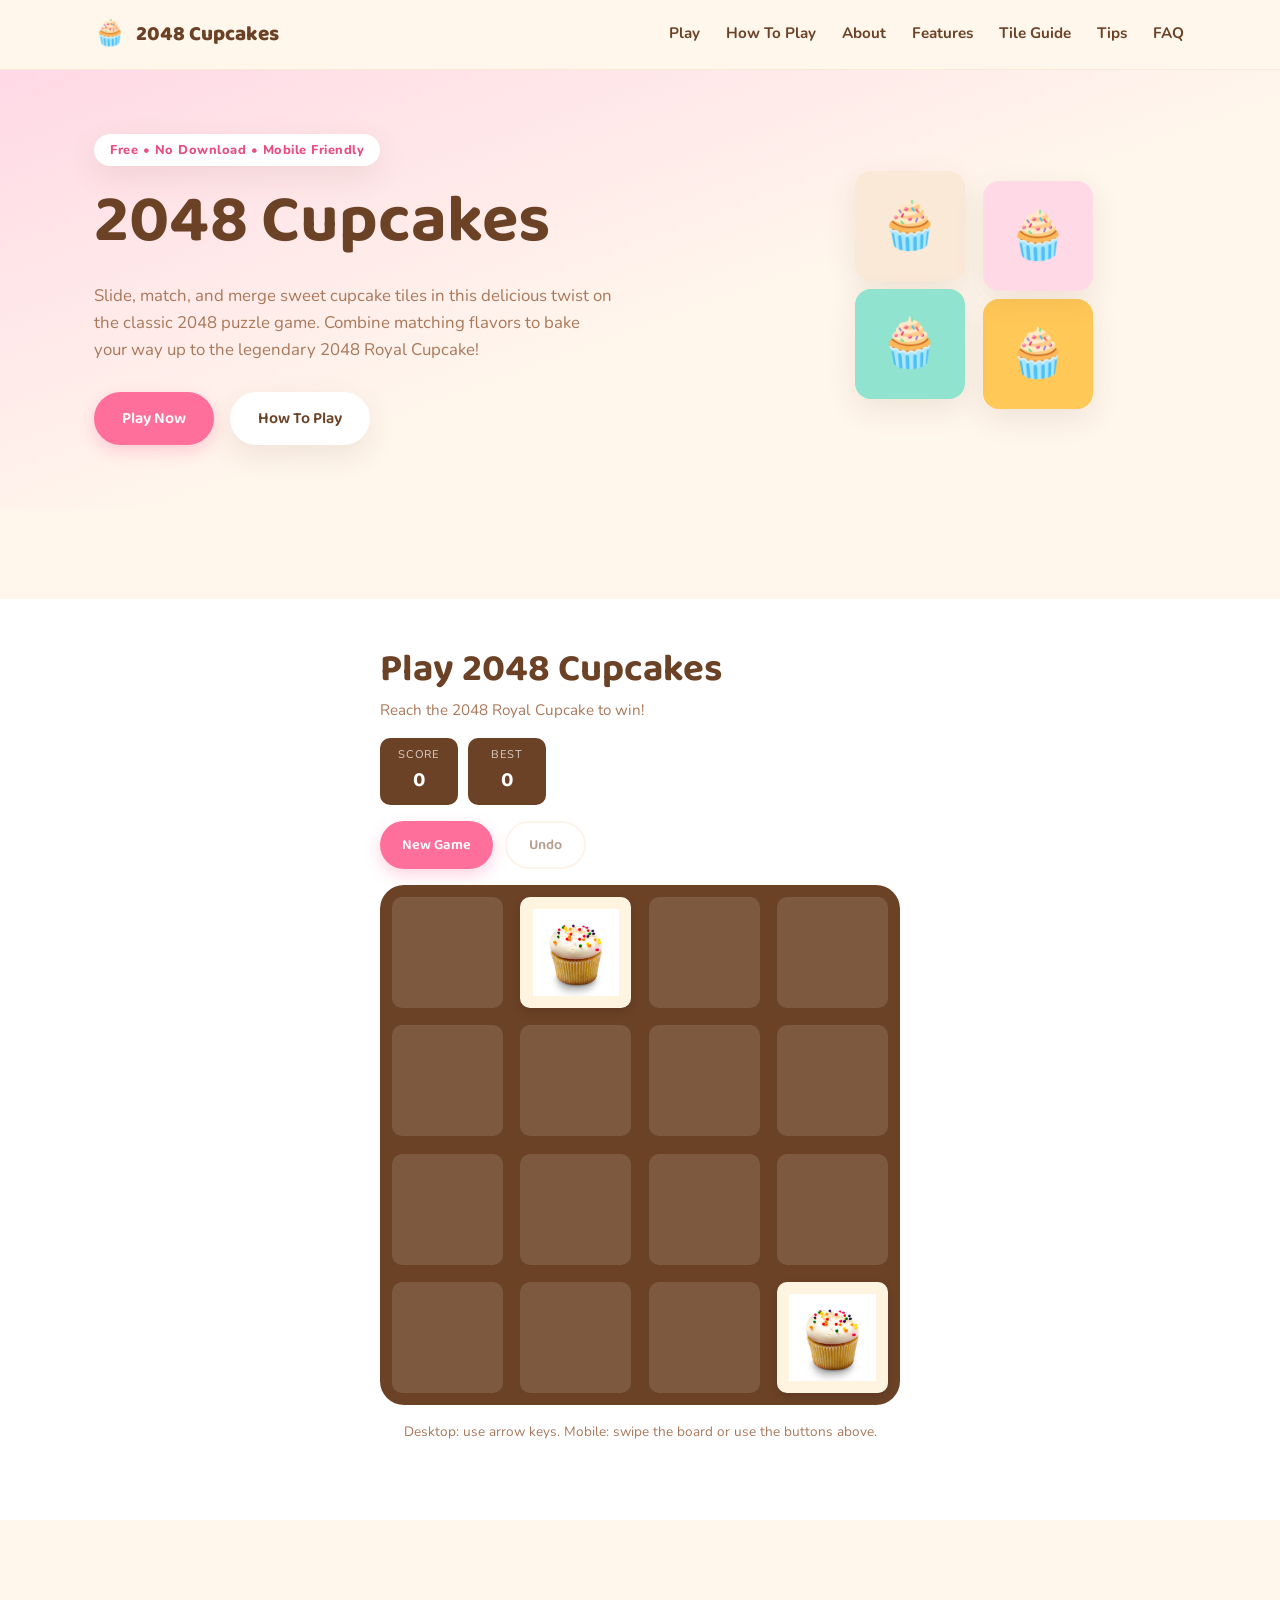
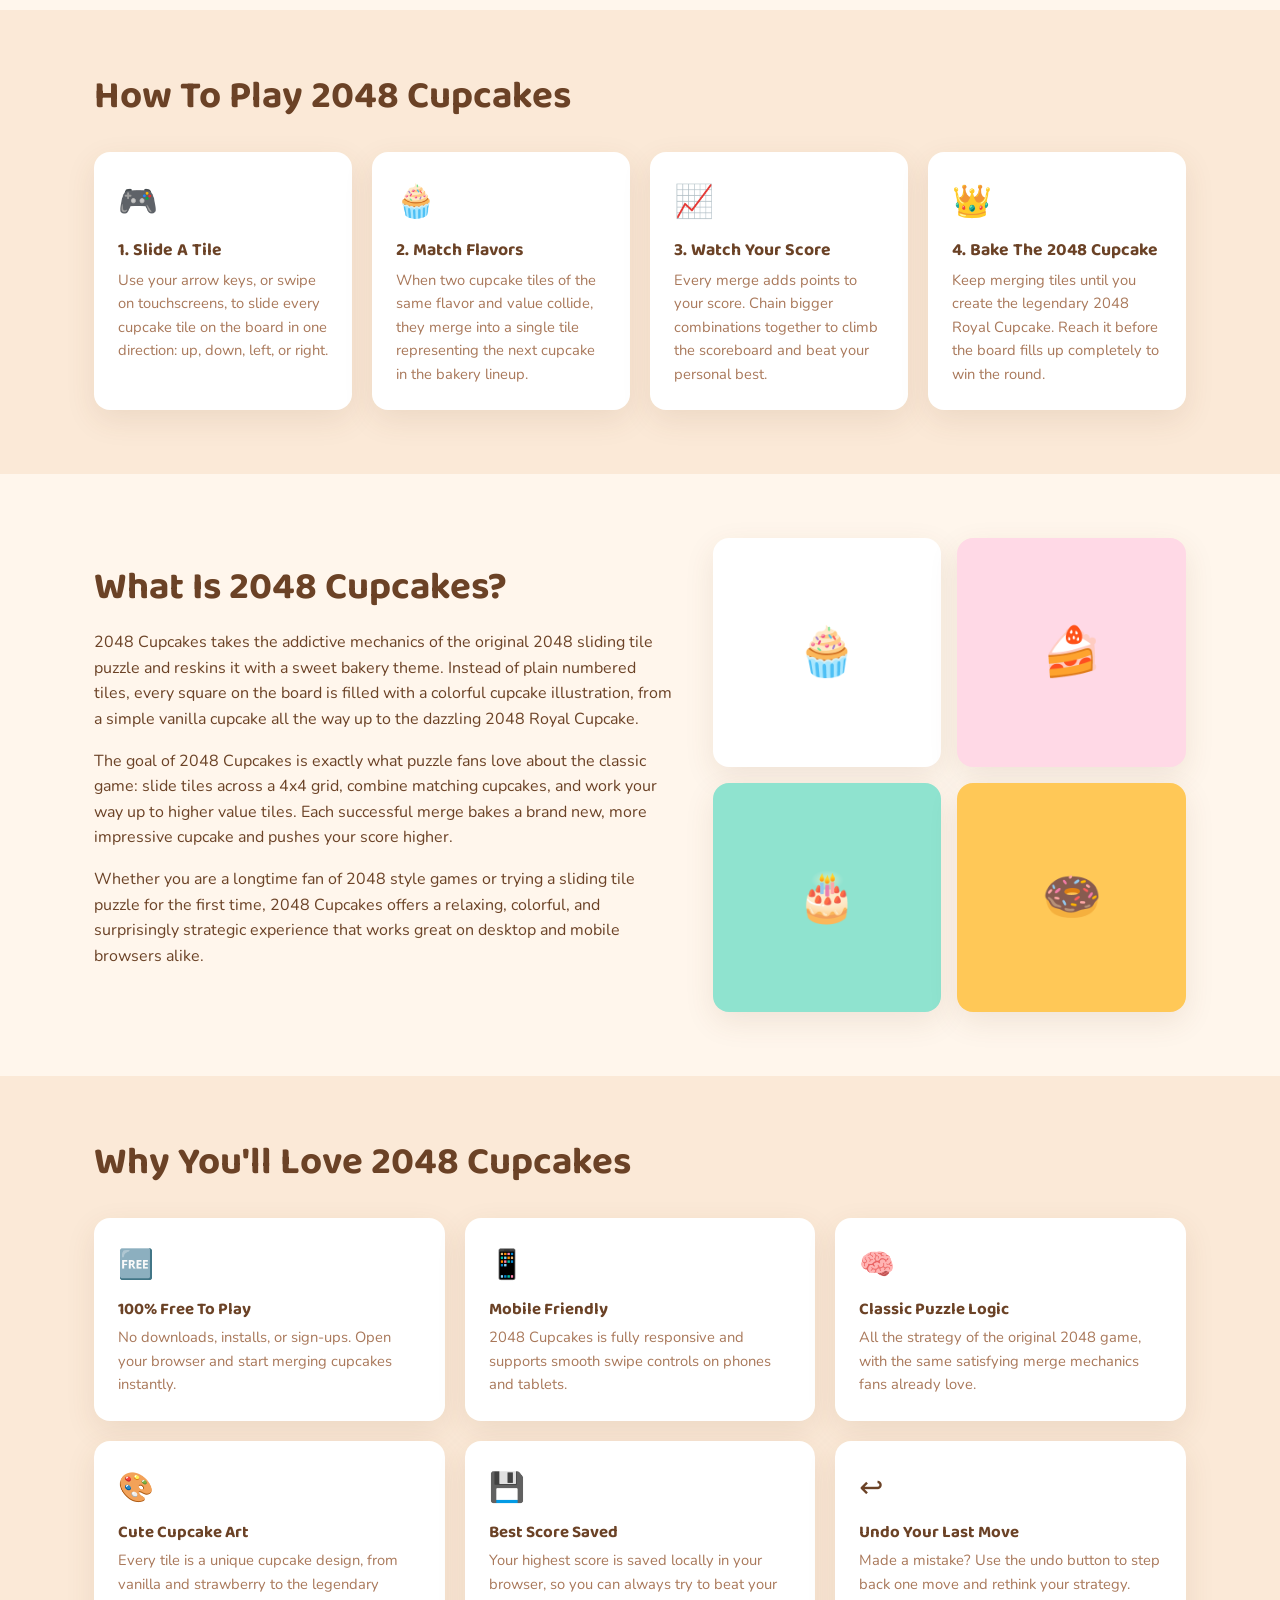
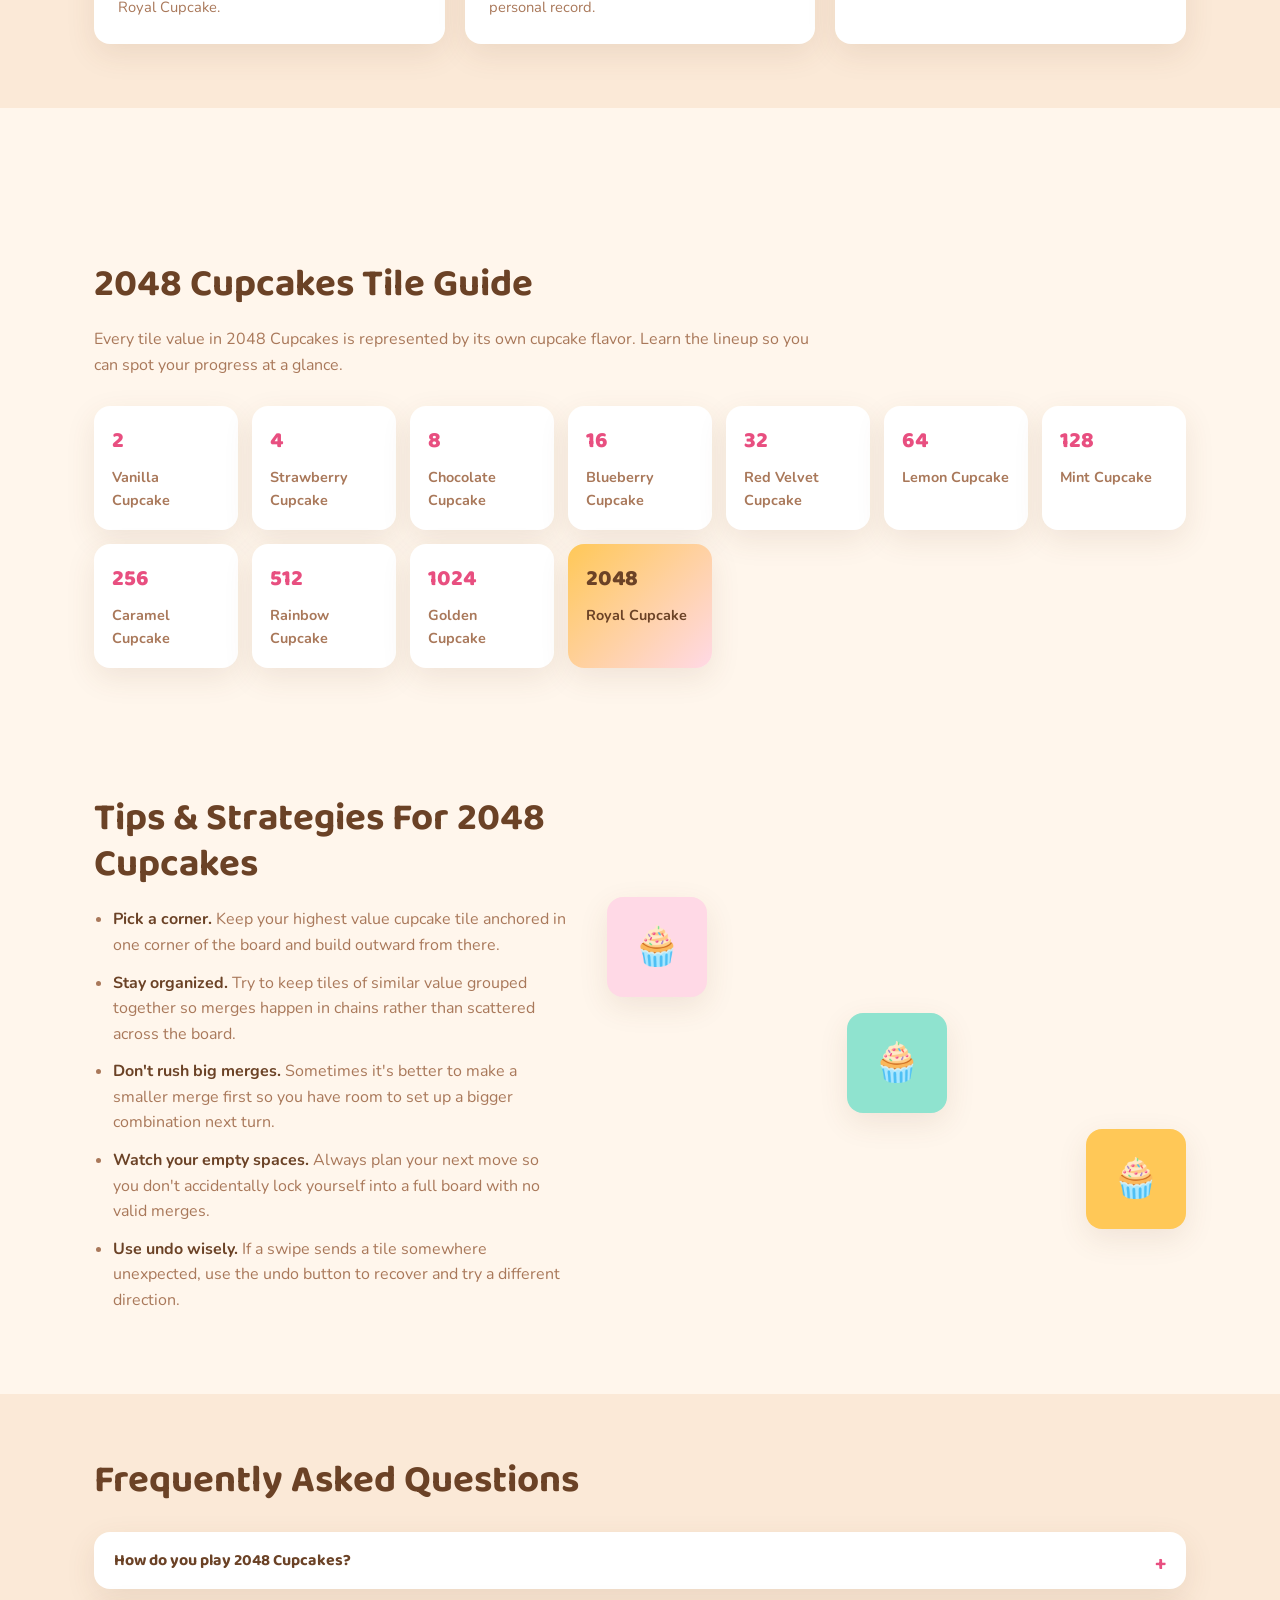
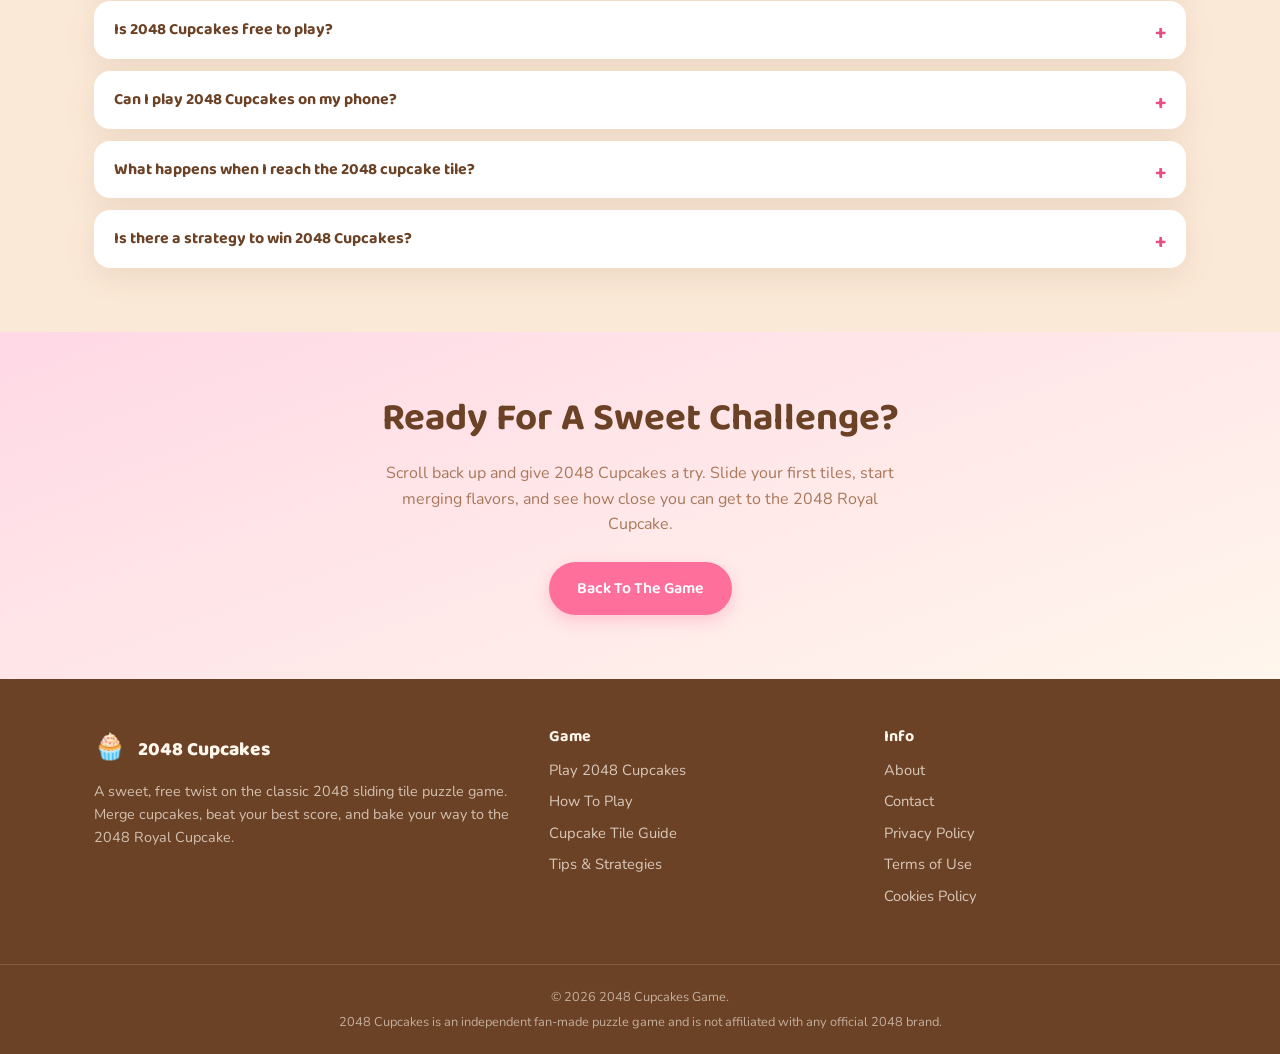
==== index.html @ f86cee70 "Update index.html" ====
<!DOCTYPE html>
<html lang="en">
<head>
<meta charset="UTF-8">
<meta name="viewport" content="width=device-width, initial-scale=1.0, maximum-scale=1, user-scalable=no">

<!-- Primary SEO -->
<title>2048 Cupcakes Game - Play the Sweet Sliding Puzzle Online Free</title>
<meta name="description" content="Play 2048 Cupcakes Game, a delicious twist on the classic sliding tile puzzle game. Merge cute cupcake tiles, reach the legendary 2048 Royal Cupcake, and beat your high score. Free, no download, mobile friendly.">
<meta name="keywords" content="2048 cupcakes Game, cupcakes 2048, 2048 game, cupcake game, sliding puzzle game, merge game, 2048 puzzle online, cupcake puzzle game, free online puzzle game">
<meta name="author" content="2048 Cupcakes Game">
<link rel="canonical" href="https://cupcakesgame.github.io/">
<meta name="robots" content="index, follow">
<link rel="icon" type="image/png" sizes="32x32" href="/favicon.png">

<!-- Open Graph -->
<meta property="og:type" content="website">
<meta property="og:url" content="https://cupcakesgame.github.io/">
<meta property="og:title" content="2048 Cupcakes Game - Play the Sweet Sliding Puzzle Game Online Free">
<meta property="og:description" content="Merge adorable cupcake tiles in this sweet twist on the classic 2048 puzzle. Slide, combine and bake your way to the legendary 2048 Royal Cupcake!">
<meta property="og:image" content="https://cupcakesgame.github.io/og-cover.png">
<meta property="og:site_name" content="2048 Cupcakes Game">

<!-- Twitter Card -->
<meta name="twitter:card" content="summary_large_image">
<meta name="twitter:title" content="2048 Cupcakes - Play the Sweet Sliding Puzzle Game Online Free">
<meta name="twitter:description" content="Merge adorable cupcake tiles in this sweet twist on the classic 2048 puzzle. Slide, combine and bake your way to the legendary 2048 Royal Cupcake!">
<meta name="twitter:image" content="https://cupcakesgame.github.io/og-cover.png">

<!-- Favicon -->
<link rel="icon" type="image/png" href="images/favicon.png">
<link rel="apple-touch-icon" href="images/favicon.png">

<!-- Fonts -->
<link rel="preconnect" href="https://fonts.googleapis.com">
<link rel="preconnect" href="https://fonts.gstatic.com" crossorigin>
<link href="https://fonts.googleapis.com/css2?family=Baloo+2:wght@500;600;700;800&family=Nunito:wght@400;600;700;800&display=swap" rel="stylesheet">

<!-- Styles -->
<link rel="stylesheet" href="css/style.css">

<!-- JSON-LD: WebApplication / VideoGame -->
<script type="application/ld+json">
{
  "@context": "https://schema.org",
  "@type": "VideoGame",
  "name": "2048 Cupcakes Game",
  "alternateName": "Cupcakes 2048",
  "url": "https://cupcakesgame.github.io/",
  "image": "https://cupcakesgame.github.io/og-cover.png",
  "description": "2048 Cupcakes is a free online sliding tile puzzle game where players combine matching cupcake tiles on a 4x4 grid to reach the legendary 2048 Royal Cupcake tile.",
  "applicationCategory": "Game",
  "genre": "Puzzle",
  "gamePlatform": ["Web Browser", "Desktop", "Mobile"],
  "operatingSystem": "Any",  
  "offers": {
    "@type": "Offer",
    "price": "0",
    "priceCurrency": "USD"
  },
  "publisher": {
    "@type": "Organization",
    "name": "2048 Cupcakes Game",
    "url": "https://cupcakesgame.github.io/"
  }
}
</script>

<!-- JSON-LD: WebApplication -->
<script type="application/ld+json">
{
  "@context": "https://schema.org",
  "@type": "WebApplication",
  "name": "2048 Cupcakes Game",
  "url": "https://cupcakesgame.github.io/",
  "applicationCategory": "GameApplication",
  "operatingSystem": "Any",
  "browserRequirements": "Requires JavaScript",
  "isAccessibleForFree": true,
  "description": "Play 2048 Cupcakes online for free. Slide and merge cute cupcake tiles to reach the 2048 Royal Cupcake in this bakery themed take on the classic 2048 puzzle game."
}
</script>

<!-- JSON-LD: BreadcrumbList -->
<script type="application/ld+json">
{
  "@context": "https://schema.org",
  "@type": "BreadcrumbList",
  "itemListElement": [
    {
      "@type": "ListItem",
      "position": 1,
      "name": "Home",
      "item": "https://cupcakesgame.github.io/"
    },
    {
      "@type": "ListItem",
      "position": 2,
      "name": "2048 Cupcakes Game",
      "item": "https://cupcakesgame.github.io/#game"
    }
  ]
}
</script>

<!-- JSON-LD: FAQPage -->
<script type="application/ld+json">
{
  "@context": "https://schema.org",
  "@type": "FAQPage",
  "mainEntity": [
    {
      "@type": "Question",
      "name": "How do you play 2048 Cupcakes?",
      "acceptedAnswer": {
        "@type": "Answer",
        "text": "Use your arrow keys on desktop or swipe on mobile to slide cupcake tiles across the 4x4 grid. When two cupcakes of the same flavor touch, they merge into the next cupcake tile. Keep merging to reach the 2048 Royal Cupcake."
      }
    },
    {
      "@type": "Question",
      "name": "Is 2048 Cupcakes free to play?",
      "acceptedAnswer": {
        "@type": "Answer",
        "text": "Yes, 2048 Cupcakes is completely free to play in your browser with no downloads, installs, or sign-ups required."
      }
    },
    {
      "@type": "Question",
      "name": "Can I play 2048 Cupcakes on my phone?",
      "acceptedAnswer": {
        "@type": "Answer",
        "text": "Yes, 2048 Cupcakes is fully mobile compatible. The board automatically resizes for your screen and you can play using swipe gestures or the on-screen arrow buttons."
      }
    },
    {
      "@type": "Question",
      "name": "What happens when I reach the 2048 cupcake tile?",
      "acceptedAnswer": {
        "@type": "Answer",
        "text": "When you merge two 1024 cupcake tiles into a 2048 Royal Cupcake, you win the round. You can keep playing afterward to chase an even higher score with bigger cupcake combinations."
      }
    },
    {
      "@type": "Question",
      "name": "Is there a strategy to win 2048 Cupcakes?",
      "acceptedAnswer": {
        "@type": "Answer",
        "text": "A common strategy is to keep your highest value cupcake tile in a corner, build chains along one edge, and avoid filling the board randomly. Plan moves ahead so you always have an empty space to slide into."
      }
    }
  ]
}
</script>
</head>
<body>

<div id="header-placeholder"></div>

<main>

  <!-- 1. HERO SECTION -->
  <section class="hero">
    <div class="hero-inner">
      <div class="hero-text">
        <p class="eyebrow">Free &bull; No Download &bull; Mobile Friendly</p>
        <h1>2048 Cupcakes</h1>
        <p class="hero-sub">Slide, match, and merge sweet cupcake tiles in this delicious twist on the classic 2048 puzzle game. Combine matching flavors to bake your way up to the legendary 2048 Royal Cupcake!</p>
        <div class="hero-actions">
          <a href="#game" class="btn btn-primary">Play Now</a>
          <a href="#how-to-play" class="btn btn-secondary">How To Play</a>
        </div>
      </div>
      <div class="hero-art" aria-hidden="true">
        <div class="hero-tile tile-2">🧁</div>
        <div class="hero-tile tile-4">🧁</div>
        <div class="hero-tile tile-8">🧁</div>
        <div class="hero-tile tile-16">🧁</div>
      </div>
    </div>
  </section>

  <!-- AD SLOT -->
  <div class="ad-slot">
    <ins class="adsbygoogle"
      style="display:block"
      data-ad-client="ca-pub-9759808041159779"
      data-ad-slot="0000000000"
      data-ad-format="auto"
      data-full-width-responsive="true"></ins>
  </div>

  <!-- 2. GAME SECTION -->
  <section class="game-section" id="game">
    <div class="game-wrap">

      <div class="game-header">
        <div class="game-title-block">
          <h2>Play 2048 Cupcakes</h2>
          <p>Reach the 2048 Royal Cupcake to win!</p>
        </div>
        <div class="score-board">
          <div class="score-box">
            <span class="score-label">Score</span>
            <span class="score-value" id="score">0</span>
          </div>
          <div class="score-box">
            <span class="score-label">Best</span>
            <span class="score-value" id="best-score">0</span>
          </div>
        </div>
      </div>

      <div class="game-controls-row">
        <button class="btn btn-primary" id="new-game-btn">New Game</button>
        <button class="btn btn-outline" id="undo-btn">Undo</button>
      </div>

      <div class="board-container">
        <div class="board-grid" id="board-grid"></div>
        <div class="board-tiles" id="board-tiles"></div>

        <div class="game-overlay" id="game-overlay" hidden>
          <div class="overlay-card">
            <h3 id="overlay-title">You win!</h3>
            <p id="overlay-text">You baked the 2048 Royal Cupcake!</p>
            <button class="btn btn-primary" id="overlay-btn">Keep Playing</button>
          </div>
        </div>
      </div>

      <div class="touch-controls" aria-hidden="true">
        <button class="dpad-btn dpad-up" data-dir="up" aria-label="Move up">▲</button>
        <div class="dpad-mid">
          <button class="dpad-btn dpad-left" data-dir="left" aria-label="Move left">◀</button>
          <button class="dpad-btn dpad-right" data-dir="right" aria-label="Move right">▶</button>
        </div>
        <button class="dpad-btn dpad-down" data-dir="down" aria-label="Move down">▼</button>
      </div>

      <p class="game-hint">Desktop: use arrow keys. Mobile: swipe the board or use the buttons above.</p>
    </div>
  </section>

  <!-- AD SLOT -->
  <div class="ad-slot">
    <ins class="adsbygoogle"
      style="display:block"
      data-ad-client="ca-pub-9759808041159779"
      data-ad-slot="0000000001"
      data-ad-format="auto"
      data-full-width-responsive="true"></ins>
  </div>

  <!-- 3. HOW TO PLAY -->
  <section class="how-to-play" id="how-to-play">
    <div class="section-inner">
      <h2>How To Play 2048 Cupcakes</h2>
      <div class="steps-grid">
        <div class="step-card">
          <span class="step-icon">🎮</span>
          <h3>1. Slide A Tile</h3>
          <p>Use your arrow keys, or swipe on touchscreens, to slide every cupcake tile on the board in one direction: up, down, left, or right.</p>
        </div>
        <div class="step-card">
          <span class="step-icon">🧁</span>
          <h3>2. Match Flavors</h3>
          <p>When two cupcake tiles of the same flavor and value collide, they merge into a single tile representing the next cupcake in the bakery lineup.</p>
        </div>
        <div class="step-card">
          <span class="step-icon">📈</span>
          <h3>3. Watch Your Score</h3>
          <p>Every merge adds points to your score. Chain bigger combinations together to climb the scoreboard and beat your personal best.</p>
        </div>
        <div class="step-card">
          <span class="step-icon">👑</span>
          <h3>4. Bake The 2048 Cupcake</h3>
          <p>Keep merging tiles until you create the legendary 2048 Royal Cupcake. Reach it before the board fills up completely to win the round.</p>
        </div>
      </div>
    </div>
  </section>

  <!-- 4. ABOUT SECTION -->
  <section class="about" id="about">
    <div class="section-inner two-col">
      <div class="about-text">
        <h2>What Is 2048 Cupcakes?</h2>
        <p>2048 Cupcakes takes the addictive mechanics of the original 2048 sliding tile puzzle and reskins it with a sweet bakery theme. Instead of plain numbered tiles, every square on the board is filled with a colorful cupcake illustration, from a simple vanilla cupcake all the way up to the dazzling 2048 Royal Cupcake.</p>
        <p>The goal of 2048 Cupcakes is exactly what puzzle fans love about the classic game: slide tiles across a 4x4 grid, combine matching cupcakes, and work your way up to higher value tiles. Each successful merge bakes a brand new, more impressive cupcake and pushes your score higher.</p>
        <p>Whether you are a longtime fan of 2048 style games or trying a sliding tile puzzle for the first time, 2048 Cupcakes offers a relaxing, colorful, and surprisingly strategic experience that works great on desktop and mobile browsers alike.</p>
      </div>
      <div class="about-art" aria-hidden="true">
        <div class="about-tile">🧁</div>
        <div class="about-tile">🍰</div>
        <div class="about-tile">🎂</div>
        <div class="about-tile">🍩</div>
      </div>
    </div>
  </section>

  <!-- 5. FEATURES SECTION -->
  <section class="features" id="features">
    <div class="section-inner">
      <h2>Why You'll Love 2048 Cupcakes</h2>
      <div class="features-grid">
        <div class="feature-card">
          <span class="feature-icon">🆓</span>
          <h3>100% Free To Play</h3>
          <p>No downloads, installs, or sign-ups. Open your browser and start merging cupcakes instantly.</p>
        </div>
        <div class="feature-card">
          <span class="feature-icon">📱</span>
          <h3>Mobile Friendly</h3>
          <p>2048 Cupcakes is fully responsive and supports smooth swipe controls on phones and tablets.</p>
        </div>
        <div class="feature-card">
          <span class="feature-icon">🧠</span>
          <h3>Classic Puzzle Logic</h3>
          <p>All the strategy of the original 2048 game, with the same satisfying merge mechanics fans already love.</p>
        </div>
        <div class="feature-card">
          <span class="feature-icon">🎨</span>
          <h3>Cute Cupcake Art</h3>
          <p>Every tile is a unique cupcake design, from vanilla and strawberry to the legendary Royal Cupcake.</p>
        </div>
        <div class="feature-card">
          <span class="feature-icon">💾</span>
          <h3>Best Score Saved</h3>
          <p>Your highest score is saved locally in your browser, so you can always try to beat your personal record.</p>
        </div>
        <div class="feature-card">
          <span class="feature-icon">↩️</span>
          <h3>Undo Your Last Move</h3>
          <p>Made a mistake? Use the undo button to step back one move and rethink your strategy.</p>
        </div>
      </div>
    </div>
  </section>

  <!-- AD SLOT -->
  <div class="ad-slot">
    <ins class="adsbygoogle"
      style="display:block"
      data-ad-client="ca-pub-9759808041159779"
      data-ad-slot="0000000002"
      data-ad-format="auto"
      data-full-width-responsive="true"></ins>
  </div>

  <!-- 6. CUPCAKE FLAVOR / TILE GUIDE -->
  <section class="flavor-guide" id="flavor-guide">
    <div class="section-inner">
      <h2>2048 Cupcakes Tile Guide</h2>
      <p class="section-lead">Every tile value in 2048 Cupcakes is represented by its own cupcake flavor. Learn the lineup so you can spot your progress at a glance.</p>
      <div class="flavor-grid">
        <div class="flavor-card"><span class="flavor-value">2</span><span class="flavor-name">Vanilla Cupcake</span></div>
        <div class="flavor-card"><span class="flavor-value">4</span><span class="flavor-name">Strawberry Cupcake</span></div>
        <div class="flavor-card"><span class="flavor-value">8</span><span class="flavor-name">Chocolate Cupcake</span></div>
        <div class="flavor-card"><span class="flavor-value">16</span><span class="flavor-name">Blueberry Cupcake</span></div>
        <div class="flavor-card"><span class="flavor-value">32</span><span class="flavor-name">Red Velvet Cupcake</span></div>
        <div class="flavor-card"><span class="flavor-value">64</span><span class="flavor-name">Lemon Cupcake</span></div>
        <div class="flavor-card"><span class="flavor-value">128</span><span class="flavor-name">Mint Cupcake</span></div>
        <div class="flavor-card"><span class="flavor-value">256</span><span class="flavor-name">Caramel Cupcake</span></div>
        <div class="flavor-card"><span class="flavor-value">512</span><span class="flavor-name">Rainbow Cupcake</span></div>
        <div class="flavor-card"><span class="flavor-value">1024</span><span class="flavor-name">Golden Cupcake</span></div>
        <div class="flavor-card flavor-card-special"><span class="flavor-value">2048</span><span class="flavor-name">Royal Cupcake</span></div>
      </div>
    </div>
  </section>

  <!-- 7. TIPS & STRATEGIES -->
  <section class="tips" id="tips">
    <div class="section-inner two-col reverse">
      <div class="tips-art" aria-hidden="true">
        <div class="tip-tile">🧁</div>
        <div class="tip-tile">🧁</div>
        <div class="tip-tile">🧁</div>
      </div>
      <div class="tips-text">
        <h2>Tips & Strategies For 2048 Cupcakes</h2>
        <ul class="tips-list">
          <li><strong>Pick a corner.</strong> Keep your highest value cupcake tile anchored in one corner of the board and build outward from there.</li>
          <li><strong>Stay organized.</strong> Try to keep tiles of similar value grouped together so merges happen in chains rather than scattered across the board.</li>
          <li><strong>Don't rush big merges.</strong> Sometimes it's better to make a smaller merge first so you have room to set up a bigger combination next turn.</li>
          <li><strong>Watch your empty spaces.</strong> Always plan your next move so you don't accidentally lock yourself into a full board with no valid merges.</li>
          <li><strong>Use undo wisely.</strong> If a swipe sends a tile somewhere unexpected, use the undo button to recover and try a different direction.</li>
        </ul>
      </div>
    </div>
  </section>

  <!-- 8. FAQ SECTION -->
  <section class="faq" id="faq">
    <div class="section-inner">
      <h2>Frequently Asked Questions</h2>
      <div class="faq-list">
        <details class="faq-item">
          <summary>How do you play 2048 Cupcakes?</summary>
          <p>Use your arrow keys on desktop or swipe on mobile to slide cupcake tiles across the 4x4 grid. When two cupcakes of the same flavor touch, they merge into the next cupcake tile. Keep merging to reach the 2048 Royal Cupcake.</p>
        </details>
        <details class="faq-item">
          <summary>Is 2048 Cupcakes free to play?</summary>
          <p>Yes, 2048 Cupcakes is completely free to play in your browser with no downloads, installs, or sign-ups required.</p>
        </details>
        <details class="faq-item">
          <summary>Can I play 2048 Cupcakes on my phone?</summary>
          <p>Yes, 2048 Cupcakes is fully mobile compatible. The board automatically resizes for your screen and you can play using swipe gestures or the on-screen arrow buttons.</p>
        </details>
        <details class="faq-item">
          <summary>What happens when I reach the 2048 cupcake tile?</summary>
          <p>When you merge two 1024 cupcake tiles into a 2048 Royal Cupcake, you win the round. You can keep playing afterward to chase an even higher score with bigger cupcake combinations.</p>
        </details>
        <details class="faq-item">
          <summary>Is there a strategy to win 2048 Cupcakes?</summary>
          <p>A common strategy is to keep your highest value cupcake tile in a corner, build chains along one edge, and avoid filling the board randomly. Plan moves ahead so you always have an empty space to slide into.</p>
        </details>
      </div>
    </div>
  </section>

  <!-- 9. EXPLORE MORE / CTA SECTION -->
  <section class="explore-more" id="explore-more">
    <div class="section-inner">
      <h2>Ready For A Sweet Challenge?</h2>
      <p>Scroll back up and give 2048 Cupcakes a try. Slide your first tiles, start merging flavors, and see how close you can get to the 2048 Royal Cupcake.</p>
      <a href="#game" class="btn btn-primary">Back To The Game</a>
    </div>
  </section>

</main>

<div id="footer-placeholder"></div>

<script src="js/header.js"></script>
<script src="js/footer.js"></script>
<script src="js/game.js"></script>
</body>
</html>
---- css/style.css ----
/* =========================================================
   2048 Cupcakes - Stylesheet
   ========================================================= */

:root {
  --cream: #fff6ec;
  --cream-deep: #fbe9d7;
  --pink: #ff6f9c;
  --pink-dark: #e84f80;
  --pink-light: #ffd9e6;
  --mint: #8fe3cf;
  --mint-dark: #58c9ae;
  --gold: #ffc857;
  --lavender: #d9b8f5;
  --brown: #6b4226;
  --brown-soft: #a9785a;
  --white: #ffffff;

  --font-display: "Baloo 2", system-ui, sans-serif;
  --font-body: "Nunito", system-ui, sans-serif;

  --radius-lg: 24px;
  --radius-md: 16px;
  --radius-sm: 10px;

  --shadow-soft: 0 10px 30px rgba(107, 66, 38, 0.10);
  --shadow-pop: 0 6px 16px rgba(255, 111, 156, 0.30);

  --max-width: 1140px;
}

* {
  box-sizing: border-box;
}

html {
  scroll-behavior: smooth;
}

body {
  margin: 0;
  font-family: var(--font-body);
  background: var(--cream);
  color: var(--brown);
  line-height: 1.6;
  -webkit-font-smoothing: antialiased;
}

h1, h2, h3, h4 {
  font-family: var(--font-display);
  color: var(--brown);
  margin: 0 0 0.5em;
  line-height: 1.2;
}

h2 {
  font-size: clamp(1.6rem, 4vw, 2.4rem);
}

p {
  margin: 0 0 1em;
}

a {
  color: var(--pink-dark);
  text-decoration: none;
}

img {
  max-width: 100%;
  display: block;
}

.section-inner {
  max-width: var(--max-width);
  margin: 0 auto;
  padding: 64px 24px;
}

.section-lead {
  max-width: 720px;
  color: var(--brown-soft);
}

.two-col {
  display: grid;
  grid-template-columns: 1.1fr 0.9fr;
  gap: 40px;
  align-items: center;
}

.two-col.reverse {
  grid-template-columns: 0.9fr 1.1fr;
}

.two-col.reverse > *:first-child {
  order: 2;
}

@media (max-width: 800px) {
  .two-col,
  .two-col.reverse {
    grid-template-columns: 1fr;
  }
  .two-col.reverse > *:first-child {
    order: 0;
  }
}

/* Buttons */
.btn {
  display: inline-flex;
  align-items: center;
  justify-content: center;
  gap: 8px;
  padding: 14px 28px;
  border-radius: 999px;
  font-family: var(--font-display);
  font-weight: 600;
  font-size: 1rem;
  border: none;
  cursor: pointer;
  transition: transform 0.15s ease, box-shadow 0.15s ease, background 0.15s ease;
  text-decoration: none;
}

.btn:active {
  transform: translateY(1px) scale(0.98);
}

.btn-primary {
  background: var(--pink);
  color: var(--white);
  box-shadow: var(--shadow-pop);
}

.btn-primary:hover {
  background: var(--pink-dark);
}

.btn-secondary {
  background: var(--white);
  color: var(--brown);
  box-shadow: var(--shadow-soft);
}

.btn-secondary:hover {
  background: var(--cream-deep);
}

.btn-outline {
  background: transparent;
  color: var(--brown);
  border: 2px solid var(--cream-deep);
}

.btn-outline:hover {
  border-color: var(--pink);
  color: var(--pink-dark);
}

/* =========================================================
   Header
   ========================================================= */

.site-header {
  position: sticky;
  top: 0;
  z-index: 100;
  background: rgba(255, 246, 236, 0.92);
  backdrop-filter: blur(8px);
  border-bottom: 1px solid var(--cream-deep);
}

.site-header-inner {
  max-width: var(--max-width);
  margin: 0 auto;
  padding: 14px 24px;
  display: flex;
  align-items: center;
  justify-content: space-between;
  gap: 16px;
}

.brand {
  display: flex;
  align-items: center;
  gap: 10px;
  font-family: var(--font-display);
  font-weight: 800;
  font-size: 1.3rem;
  color: var(--brown);
}

.brand-icon {
  font-size: 1.6rem;
}

.site-nav {
  display: flex;
  gap: 22px;
}

.site-nav a {
  color: var(--brown);
  font-weight: 700;
  font-size: 0.95rem;
  padding: 6px 2px;
  border-bottom: 2px solid transparent;
  transition: color 0.15s ease, border-color 0.15s ease;
}

.site-nav a:hover {
  color: var(--pink-dark);
  border-color: var(--pink);
}

.nav-toggle {
  display: none;
  flex-direction: column;
  justify-content: center;
  gap: 5px;
  width: 40px;
  height: 40px;
  background: var(--white);
  border: none;
  border-radius: var(--radius-sm);
  cursor: pointer;
  box-shadow: var(--shadow-soft);
}

.nav-toggle span {
  display: block;
  width: 20px;
  height: 2px;
  background: var(--brown);
  margin: 0 auto;
  transition: transform 0.2s ease, opacity 0.2s ease;
}

.nav-toggle.open span:nth-child(1) {
  transform: translateY(7px) rotate(45deg);
}
.nav-toggle.open span:nth-child(2) {
  opacity: 0;
}
.nav-toggle.open span:nth-child(3) {
  transform: translateY(-7px) rotate(-45deg);
}

@media (max-width: 760px) {
  .nav-toggle {
    display: flex;
  }
  .site-nav {
    position: absolute;
    top: 100%;
    left: 0;
    right: 0;
    flex-direction: column;
    background: var(--white);
    padding: 12px 24px 20px;
    gap: 12px;
    box-shadow: var(--shadow-soft);
    transform: translateY(-8px);
    opacity: 0;
    visibility: hidden;
    transition: transform 0.2s ease, opacity 0.2s ease;
  }
  .site-nav.open {
    transform: translateY(0);
    opacity: 1;
    visibility: visible;
  }
}

/* =========================================================
   Hero
   ========================================================= */

.hero {
  background: linear-gradient(160deg, var(--pink-light) 0%, var(--cream) 55%);
  overflow: hidden;
}

.hero-inner {
  max-width: var(--max-width);
  margin: 0 auto;
  padding: 64px 24px;
  display: grid;
  grid-template-columns: 1.2fr 0.8fr;
  gap: 32px;
  align-items: center;
}

.eyebrow {
  display: inline-block;
  font-weight: 800;
  letter-spacing: 0.04em;
  color: var(--pink-dark);
  background: var(--white);
  padding: 6px 16px;
  border-radius: 999px;
  font-size: 0.8rem;
  box-shadow: var(--shadow-soft);
  margin-bottom: 16px;
}

.hero h1 {
  font-size: clamp(2.6rem, 7vw, 4.2rem);
  margin-bottom: 0.3em;
}

.hero-sub {
  max-width: 520px;
  color: var(--brown-soft);
  font-size: 1.05rem;
}

.hero-actions {
  display: flex;
  gap: 16px;
  flex-wrap: wrap;
  margin-top: 28px;
}

.hero-art {
  display: grid;
  grid-template-columns: 1fr 1fr;
  gap: 18px;
  justify-self: center;
}

.hero-tile {
  width: clamp(70px, 10vw, 110px);
  height: clamp(70px, 10vw, 110px);
  display: flex;
  align-items: center;
  justify-content: center;
  font-size: clamp(2rem, 5vw, 3rem);
  border-radius: var(--radius-md);
  box-shadow: var(--shadow-soft);
  background: var(--white);
}

.hero-art .tile-2 { background: var(--cream-deep); }
.hero-art .tile-4 { background: var(--pink-light); transform: translateY(10px); }
.hero-art .tile-8 { background: var(--mint); transform: translateY(-10px); }
.hero-art .tile-16 { background: var(--gold); }

@media (max-width: 800px) {
  .hero-inner {
    grid-template-columns: 1fr;
    text-align: center;
    padding-top: 40px;
  }
  .hero-sub {
    margin: 0 auto;
  }
  .hero-actions {
    justify-content: center;
  }
  .hero-art {
    margin-top: 24px;
  }
}

/* =========================================================
   Ad slot
   ========================================================= */

.ad-slot {
  max-width: var(--max-width);
  margin: 0 auto;
  padding: 24px;
  text-align: center;
  min-height: 90px;
}

/* =========================================================
   Game section
   ========================================================= */

.game-section {
  background: var(--white);
}

.game-wrap {
  max-width: 560px;
  margin: 0 auto;
  padding: 48px 20px 64px;
}

.game-header {
  display: flex;
  flex-wrap: wrap;
  justify-content: space-between;
  align-items: center;
  gap: 16px;
  margin-bottom: 16px;
}

.game-title-block h2 {
  margin-bottom: 4px;
}

.game-title-block p {
  margin: 0;
  color: var(--brown-soft);
  font-size: 0.95rem;
}

.score-board {
  display: flex;
  gap: 10px;
}

.score-box {
  background: var(--brown);
  color: var(--white);
  border-radius: var(--radius-sm);
  padding: 8px 18px;
  text-align: center;
  min-width: 78px;
}

.score-label {
  display: block;
  font-size: 0.7rem;
  text-transform: uppercase;
  letter-spacing: 0.06em;
  opacity: 0.75;
}

.score-value {
  display: block;
  font-family: var(--font-display);
  font-size: 1.3rem;
  font-weight: 700;
}

.game-controls-row {
  display: flex;
  gap: 12px;
  margin-bottom: 16px;
}

.game-controls-row .btn {
  padding: 10px 22px;
  font-size: 0.9rem;
}

/* Board */
.board-container {
  position: relative;
  width: 100%;
  aspect-ratio: 1 / 1;
  background: var(--brown);
  border-radius: var(--radius-lg);
  padding: 12px;
  touch-action: none;
  user-select: none;
}

.board-grid {
  position: absolute;
  inset: 12px;
  display: grid;
  grid-template-columns: repeat(4, 1fr);
  grid-template-rows: repeat(4, 1fr);
  gap: 3.5%;
}

.grid-cell {
  background: rgba(255, 255, 255, 0.12);
  border-radius: var(--radius-sm);
}

.board-tiles {
  position: absolute;
  inset: 12px;
}

.tile {
  position: absolute;
  display: flex;
  align-items: center;
  justify-content: center;
  border-radius: var(--radius-sm);
  background: var(--cream);
  box-shadow: 0 4px 10px rgba(0,0,0,0.12);
  font-family: var(--font-display);
  font-weight: 800;
  color: var(--brown);
  transition: top 0.12s ease-in-out, left 0.12s ease-in-out, transform 0.12s ease;
  overflow: hidden;
}

.tile img {
  width: 78%;
  height: 78%;
  object-fit: contain;
  pointer-events: none;
}

.tile .tile-fallback {
  display: flex;
  align-items: center;
  justify-content: center;
  width: 100%;
  height: 100%;
  font-size: 1.4rem;
}

.tile-new {
  animation: tile-pop 0.18s ease-out;
}

.tile-merged {
  animation: tile-merge 0.18s ease-out;
}

@keyframes tile-pop {
  from { transform: scale(0.4); opacity: 0.4; }
  to { transform: scale(1); opacity: 1; }
}

@keyframes tile-merge {
  0% { transform: scale(1); }
  50% { transform: scale(1.15); }
  100% { transform: scale(1); }
}

/* Tile flavor colors */
.tile-2    { background: #fff4e0; }
.tile-4    { background: #ffe2ec; }
.tile-8    { background: #f3d6c2; }
.tile-16   { background: #d8e8ff; }
.tile-32   { background: #ffd0d8; }
.tile-64   { background: #fff7c2; }
.tile-128  { background: #c8f5e6; }
.tile-256  { background: #ffd9a8; }
.tile-512  { background: #f0d4ff; }
.tile-1024 { background: #ffe3a3; }
.tile-2048 { background: linear-gradient(135deg, var(--gold), var(--pink)); color: var(--white); }
.tile-super { background: linear-gradient(135deg, var(--lavender), var(--mint-dark)); color: var(--white); }

/* Overlay */
.game-overlay {
  position: absolute;
  inset: 0;
  background: rgba(255, 246, 236, 0.85);
  display: flex;
  align-items: center;
  justify-content: center;
  border-radius: var(--radius-lg);
  z-index: 10;
}

.overlay-card {
  background: var(--white);
  padding: 28px 32px;
  border-radius: var(--radius-md);
  text-align: center;
  box-shadow: var(--shadow-soft);
  max-width: 80%;
}

.overlay-card h3 {
  margin-bottom: 8px;
}

.overlay-card p {
  color: var(--brown-soft);
}

/* Touch controls */
.touch-controls {
  display: flex;
  flex-direction: column;
  align-items: center;
  gap: 8px;
  margin-top: 20px;
}

.dpad-mid {
  display: flex;
  gap: 40px;
}

.dpad-btn {
  width: 52px;
  height: 52px;
  border-radius: 50%;
  border: none;
  background: var(--white);
  box-shadow: var(--shadow-soft);
  font-size: 1.2rem;
  color: var(--brown);
  cursor: pointer;
}

.dpad-btn:active {
  background: var(--pink-light);
}

.game-hint {
  text-align: center;
  color: var(--brown-soft);
  font-size: 0.85rem;
  margin-top: 16px;
}

@media (min-width: 760px) {
  .touch-controls {
    display: none;
  }
}

/* =========================================================
   How to play / Steps
   ========================================================= */

.how-to-play {
  background: var(--cream-deep);
}

.steps-grid {
  display: grid;
  grid-template-columns: repeat(4, 1fr);
  gap: 20px;
  margin-top: 32px;
}

.step-card {
  background: var(--white);
  border-radius: var(--radius-md);
  padding: 24px;
  box-shadow: var(--shadow-soft);
}

.step-icon {
  font-size: 2rem;
  display: block;
  margin-bottom: 12px;
}

.step-card h3 {
  font-size: 1.1rem;
  margin-bottom: 8px;
}

.step-card p {
  color: var(--brown-soft);
  font-size: 0.92rem;
  margin: 0;
}

@media (max-width: 900px) {
  .steps-grid {
    grid-template-columns: 1fr 1fr;
  }
}

@media (max-width: 560px) {
  .steps-grid {
    grid-template-columns: 1fr;
  }
}

/* =========================================================
   About
   ========================================================= */

.about-art {
  display: grid;
  grid-template-columns: 1fr 1fr;
  gap: 16px;
}

.about-tile {
  background: var(--white);
  border-radius: var(--radius-md);
  box-shadow: var(--shadow-soft);
  aspect-ratio: 1 / 1;
  display: flex;
  align-items: center;
  justify-content: center;
  font-size: 3rem;
}

.about-tile:nth-child(2) { background: var(--pink-light); }
.about-tile:nth-child(3) { background: var(--mint); }
.about-tile:nth-child(4) { background: var(--gold); }

/* =========================================================
   Features
   ========================================================= */

.features {
  background: var(--cream-deep);
}

.features-grid {
  display: grid;
  grid-template-columns: repeat(3, 1fr);
  gap: 20px;
  margin-top: 32px;
}

.feature-card {
  background: var(--white);
  border-radius: var(--radius-md);
  padding: 24px;
  box-shadow: var(--shadow-soft);
}

.feature-icon {
  font-size: 1.8rem;
  display: block;
  margin-bottom: 12px;
}

.feature-card h3 {
  font-size: 1.05rem;
  margin-bottom: 6px;
}

.feature-card p {
  color: var(--brown-soft);
  font-size: 0.92rem;
  margin: 0;
}

@media (max-width: 900px) {
  .features-grid {
    grid-template-columns: 1fr 1fr;
  }
}

@media (max-width: 560px) {
  .features-grid {
    grid-template-columns: 1fr;
  }
}

/* =========================================================
   Flavor guide
   ========================================================= */

.flavor-grid {
  display: grid;
  grid-template-columns: repeat(auto-fill, minmax(140px, 1fr));
  gap: 14px;
  margin-top: 28px;
}

.flavor-card {
  background: var(--white);
  border-radius: var(--radius-md);
  box-shadow: var(--shadow-soft);
  padding: 18px;
  display: flex;
  flex-direction: column;
  gap: 6px;
  align-items: flex-start;
}

.flavor-value {
  font-family: var(--font-display);
  font-weight: 800;
  font-size: 1.4rem;
  color: var(--pink-dark);
}

.flavor-name {
  color: var(--brown-soft);
  font-size: 0.9rem;
  font-weight: 700;
}

.flavor-card-special {
  background: linear-gradient(135deg, var(--gold), var(--pink-light));
}

.flavor-card-special .flavor-value,
.flavor-card-special .flavor-name {
  color: var(--brown);
}

/* =========================================================
   Tips
   ========================================================= */

.tips-art {
  display: flex;
  flex-direction: column;
  gap: 16px;
  align-items: center;
}

.tip-tile {
  background: var(--white);
  border-radius: var(--radius-md);
  box-shadow: var(--shadow-soft);
  width: 100px;
  height: 100px;
  display: flex;
  align-items: center;
  justify-content: center;
  font-size: 2.4rem;
}

.tip-tile:nth-child(1) { align-self: flex-start; background: var(--pink-light); }
.tip-tile:nth-child(2) { align-self: center; background: var(--mint); }
.tip-tile:nth-child(3) { align-self: flex-end; background: var(--gold); }

.tips-list {
  padding-left: 1.2em;
  color: var(--brown-soft);
}

.tips-list li {
  margin-bottom: 12px;
}

.tips-list strong {
  color: var(--brown);
}

/* =========================================================
   FAQ
   ========================================================= */

.faq {
  background: var(--cream-deep);
}

.faq-list {
  margin-top: 28px;
  display: flex;
  flex-direction: column;
  gap: 12px;
}

.faq-item {
  background: var(--white);
  border-radius: var(--radius-md);
  padding: 16px 20px;
  box-shadow: var(--shadow-soft);
}

.faq-item summary {
  font-family: var(--font-display);
  font-weight: 700;
  cursor: pointer;
  list-style: none;
  position: relative;
  padding-right: 24px;
}

.faq-item summary::-webkit-details-marker {
  display: none;
}

.faq-item summary::after {
  content: "+";
  position: absolute;
  right: 0;
  top: 0;
  font-size: 1.3rem;
  color: var(--pink-dark);
  transition: transform 0.2s ease;
}

.faq-item[open] summary::after {
  transform: rotate(45deg);
}

.faq-item p {
  margin: 12px 0 0;
  color: var(--brown-soft);
}

/* =========================================================
   Explore more / CTA
   ========================================================= */

.explore-more {
  text-align: center;
  background: linear-gradient(160deg, var(--pink-light), var(--cream));
}

.explore-more p {
  max-width: 540px;
  margin: 0 auto 24px;
  color: var(--brown-soft);
}

/* =========================================================
   Footer
   ========================================================= */

.site-footer {
  background: var(--brown);
  color: var(--cream);
}

.site-footer-inner {
  max-width: var(--max-width);
  margin: 0 auto;
  padding: 48px 24px;
  display: grid;
  grid-template-columns: 1.4fr 1fr 1fr;
  gap: 32px;
}

.footer-brand .brand-name {
  font-family: var(--font-display);
  font-weight: 800;
  font-size: 1.2rem;
  margin-left: 8px;
}

.footer-brand p {
  margin-top: 12px;
  color: rgba(255, 246, 236, 0.7);
  font-size: 0.9rem;
}

.footer-links h4 {
  color: var(--cream);
  font-size: 1rem;
  margin-bottom: 12px;
}

.footer-links a {
  display: block;
  color: rgba(255, 246, 236, 0.75);
  font-size: 0.92rem;
  margin-bottom: 8px;
  transition: color 0.15s ease;
}

.footer-links a:hover {
  color: var(--gold);
}

.footer-bottom {
  border-top: 1px solid rgba(255, 246, 236, 0.15);
  padding: 18px 24px;
  text-align: center;
  font-size: 0.8rem;
  color: rgba(255, 246, 236, 0.6);
}

.footer-bottom p {
  margin: 4px 0;
}

@media (max-width: 760px) {
  .site-footer-inner {
    grid-template-columns: 1fr;
  }
}
/* Add this rule to the bottom of style.css to enforce the hidden attribute */
[hidden] {
  display: none !important;
}
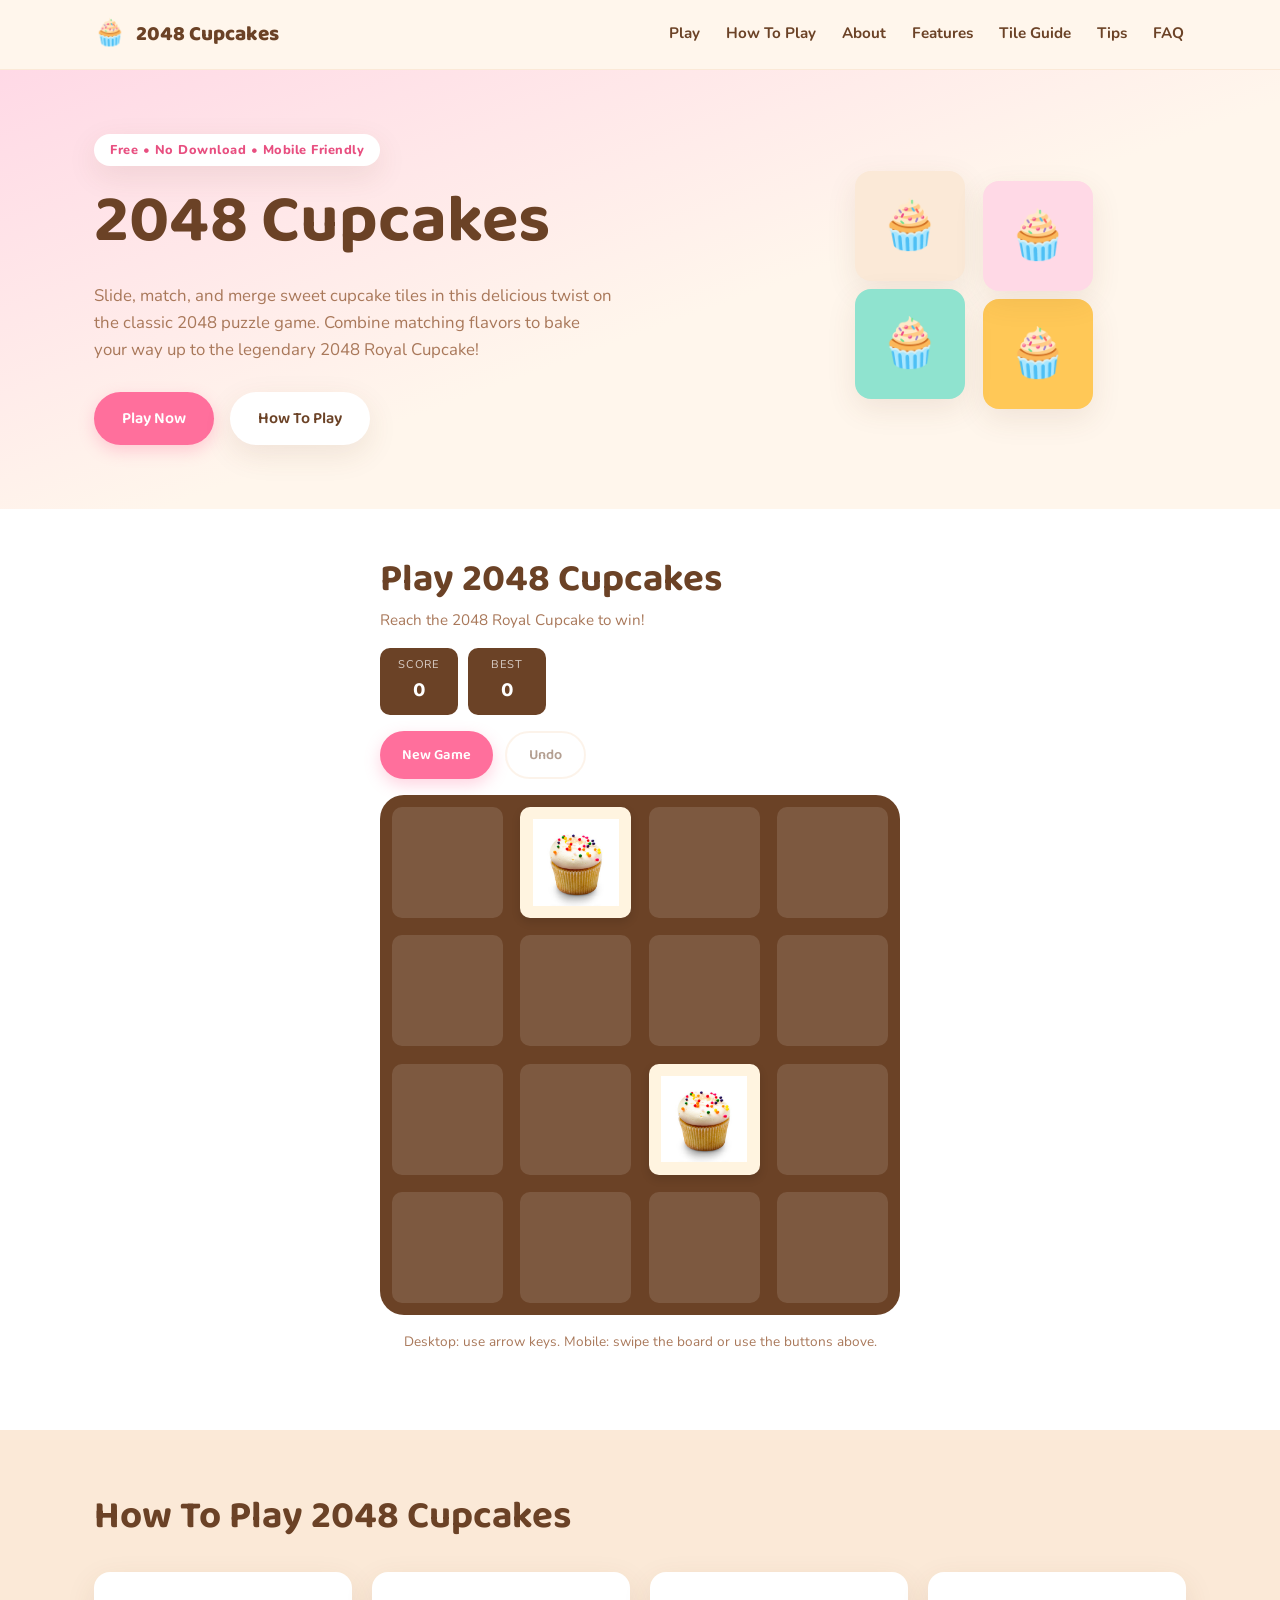
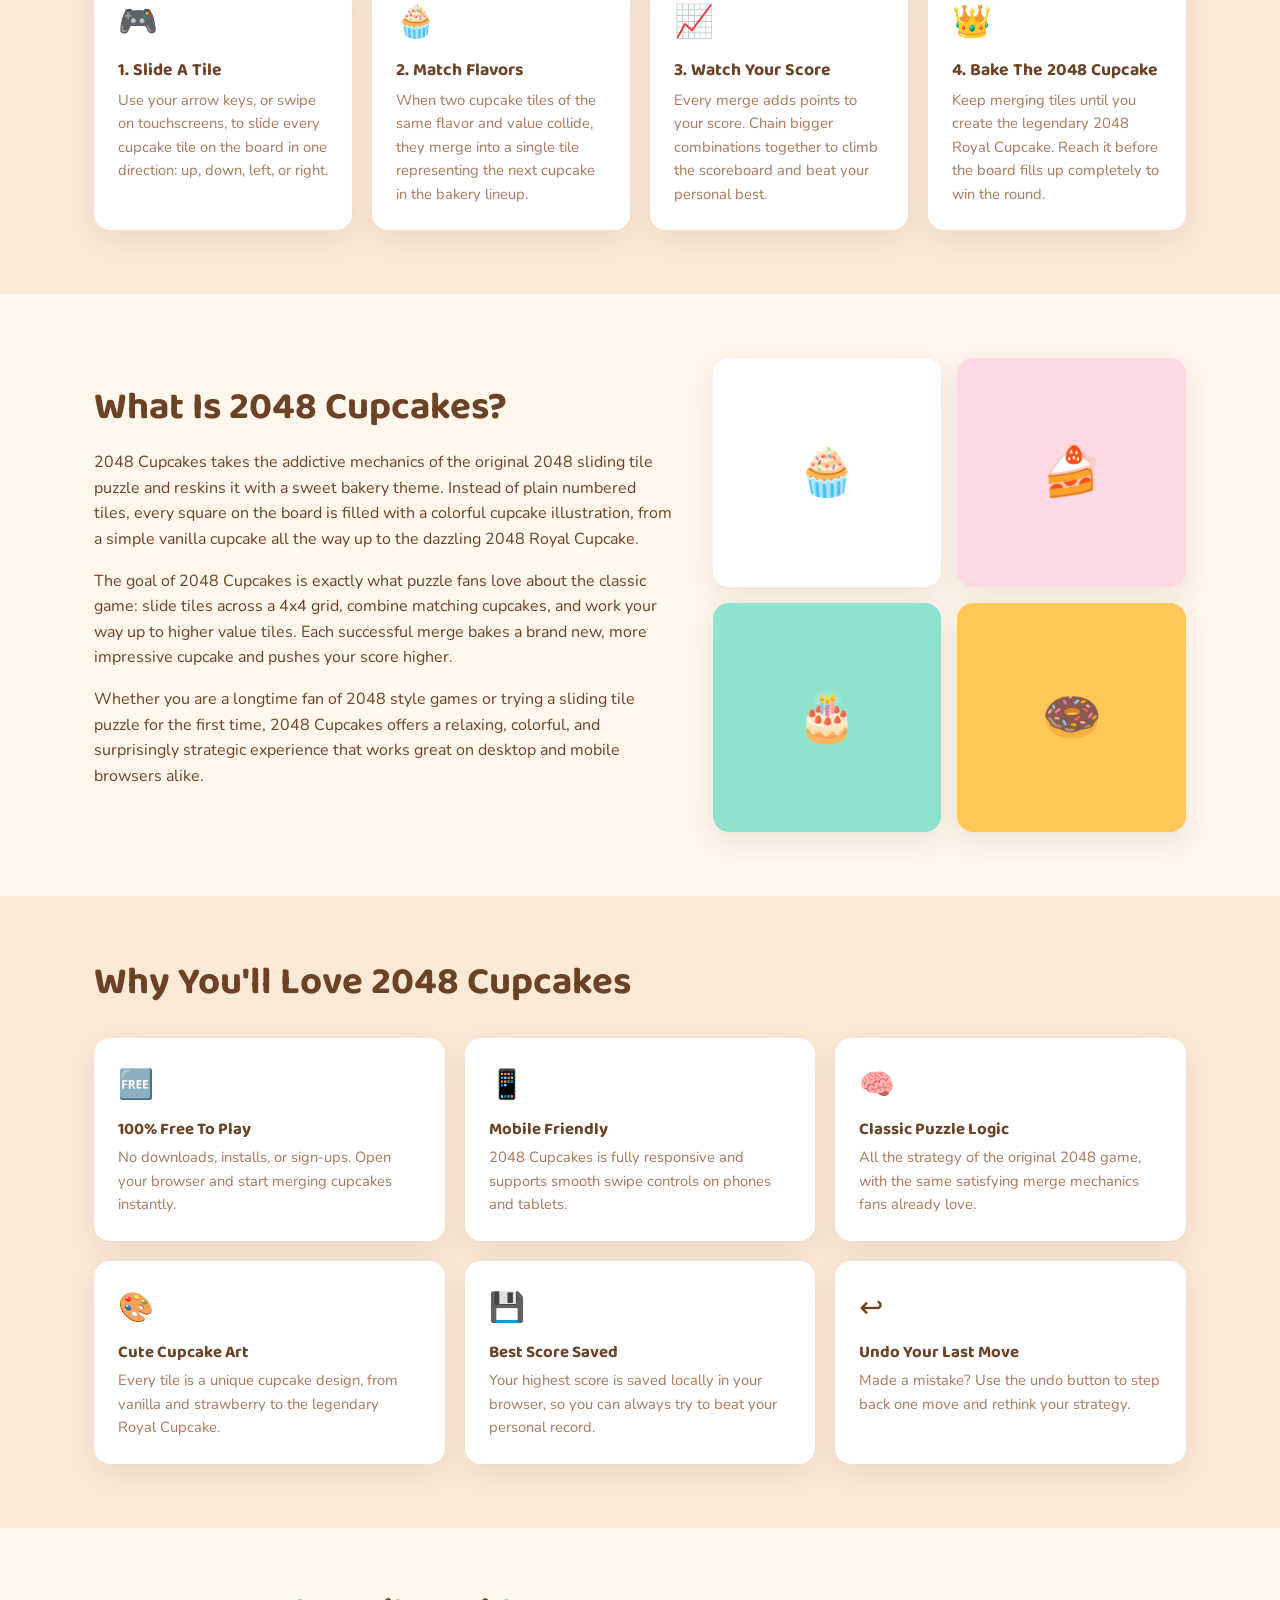
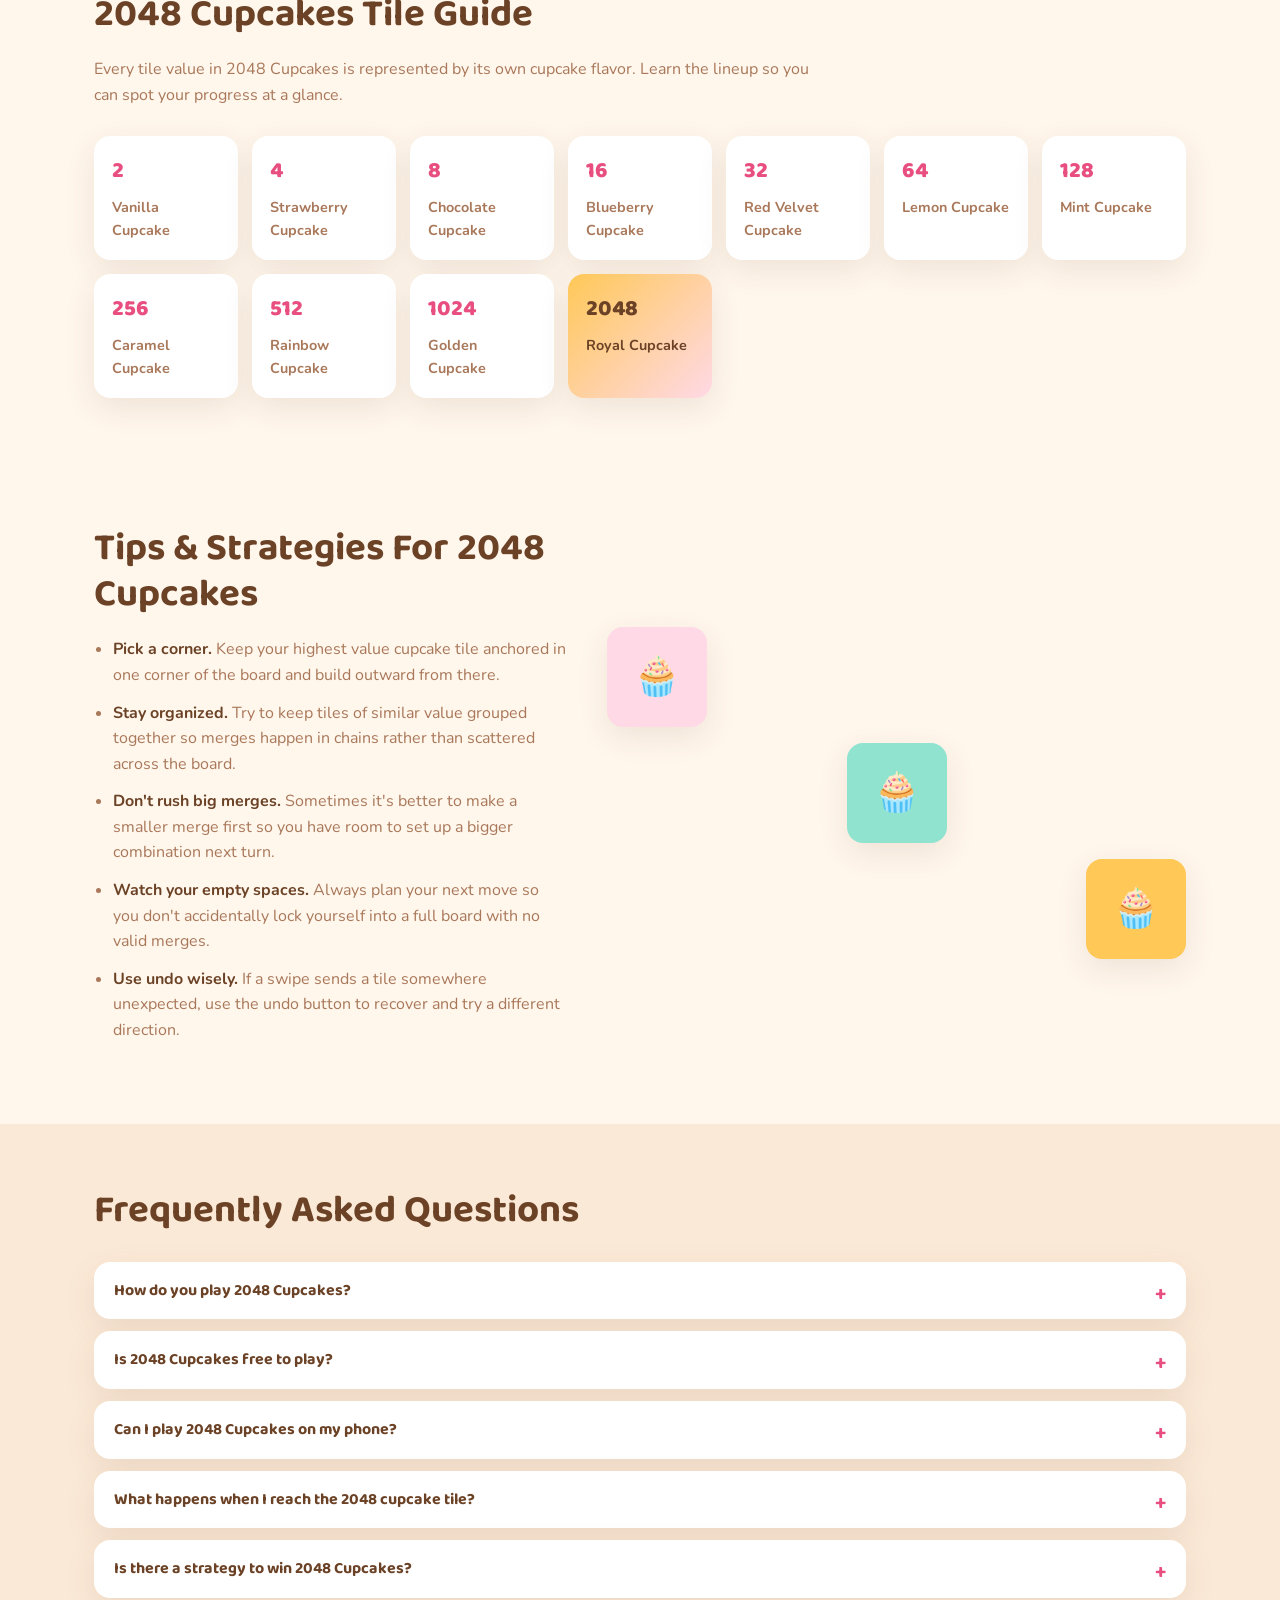
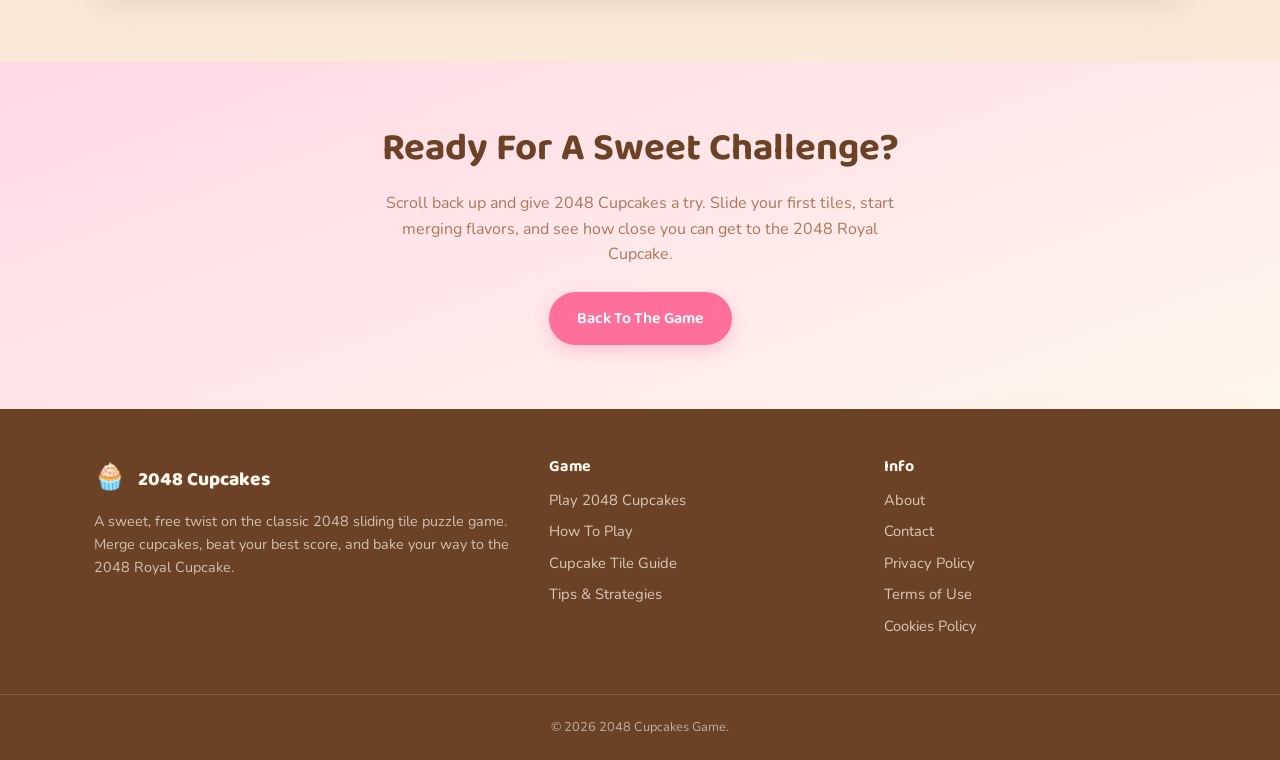
==== commit e9aedd35: "Update index.html" ====
--- a/index.html
+++ b/index.html
@@ -178,17 +178,7 @@
         <div class="hero-tile tile-16">🧁</div>
       </div>
     </div>
-  </section>
-
-  <!-- AD SLOT -->
-  <div class="ad-slot">
-    <ins class="adsbygoogle"
-      style="display:block"
-      data-ad-client="ca-pub-9759808041159779"
-      data-ad-slot="0000000000"
-      data-ad-format="auto"
-      data-full-width-responsive="true"></ins>
-  </div>
+  </section>  
 
   <!-- 2. GAME SECTION -->
   <section class="game-section" id="game">
@@ -240,17 +230,7 @@
 
       <p class="game-hint">Desktop: use arrow keys. Mobile: swipe the board or use the buttons above.</p>
     </div>
-  </section>
-
-  <!-- AD SLOT -->
-  <div class="ad-slot">
-    <ins class="adsbygoogle"
-      style="display:block"
-      data-ad-client="ca-pub-9759808041159779"
-      data-ad-slot="0000000001"
-      data-ad-format="auto"
-      data-full-width-responsive="true"></ins>
-  </div>
+  </section>  
 
   <!-- 3. HOW TO PLAY -->
   <section class="how-to-play" id="how-to-play">
@@ -336,17 +316,7 @@
         </div>
       </div>
     </div>
-  </section>
-
-  <!-- AD SLOT -->
-  <div class="ad-slot">
-    <ins class="adsbygoogle"
-      style="display:block"
-      data-ad-client="ca-pub-9759808041159779"
-      data-ad-slot="0000000002"
-      data-ad-format="auto"
-      data-full-width-responsive="true"></ins>
-  </div>
+  </section>  
 
   <!-- 6. CUPCAKE FLAVOR / TILE GUIDE -->
   <section class="flavor-guide" id="flavor-guide">
@@ -424,7 +394,7 @@
     <div class="section-inner">
       <h2>Ready For A Sweet Challenge?</h2>
       <p>Scroll back up and give 2048 Cupcakes a try. Slide your first tiles, start merging flavors, and see how close you can get to the 2048 Royal Cupcake.</p>
-      <a href="#game" class="btn btn-primary">Back To The Game</a>
+      <a href="/#game" class="btn btn-primary">Back To The Game</a>
     </div>
   </section>
 
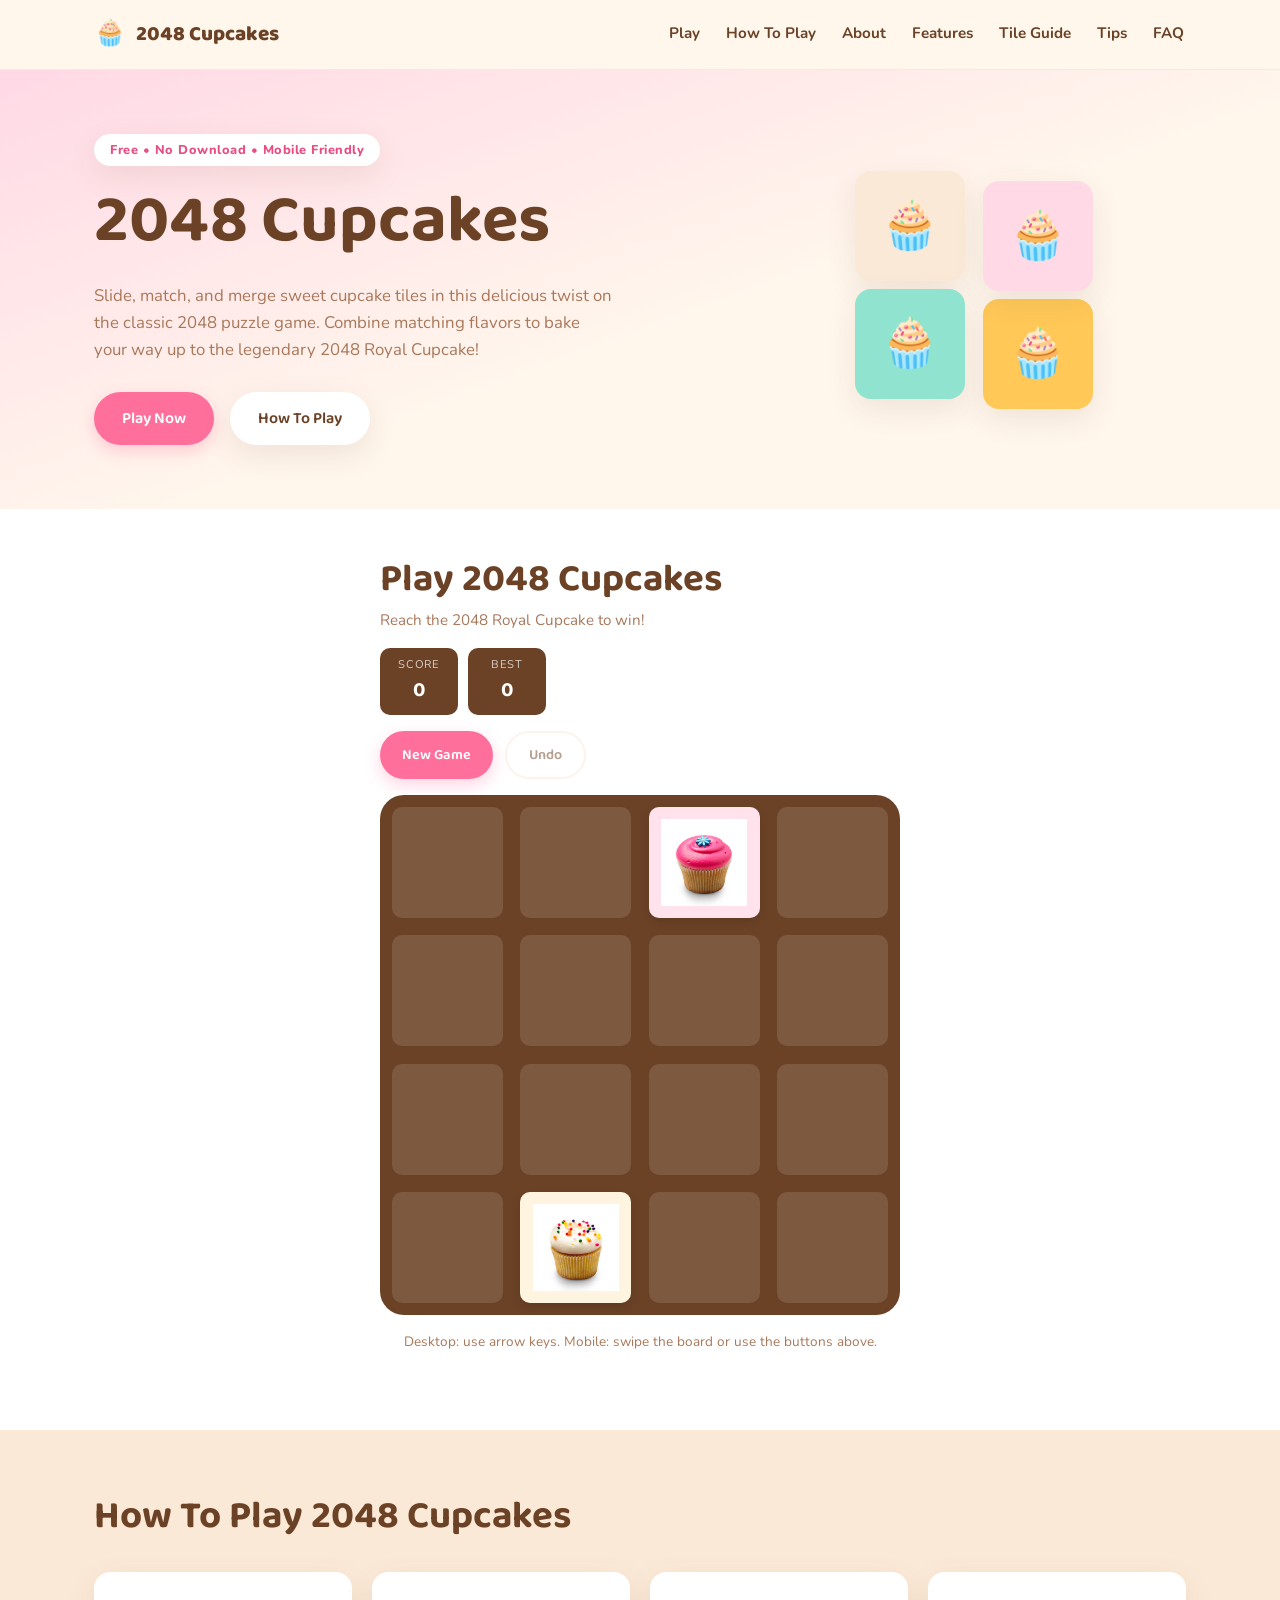
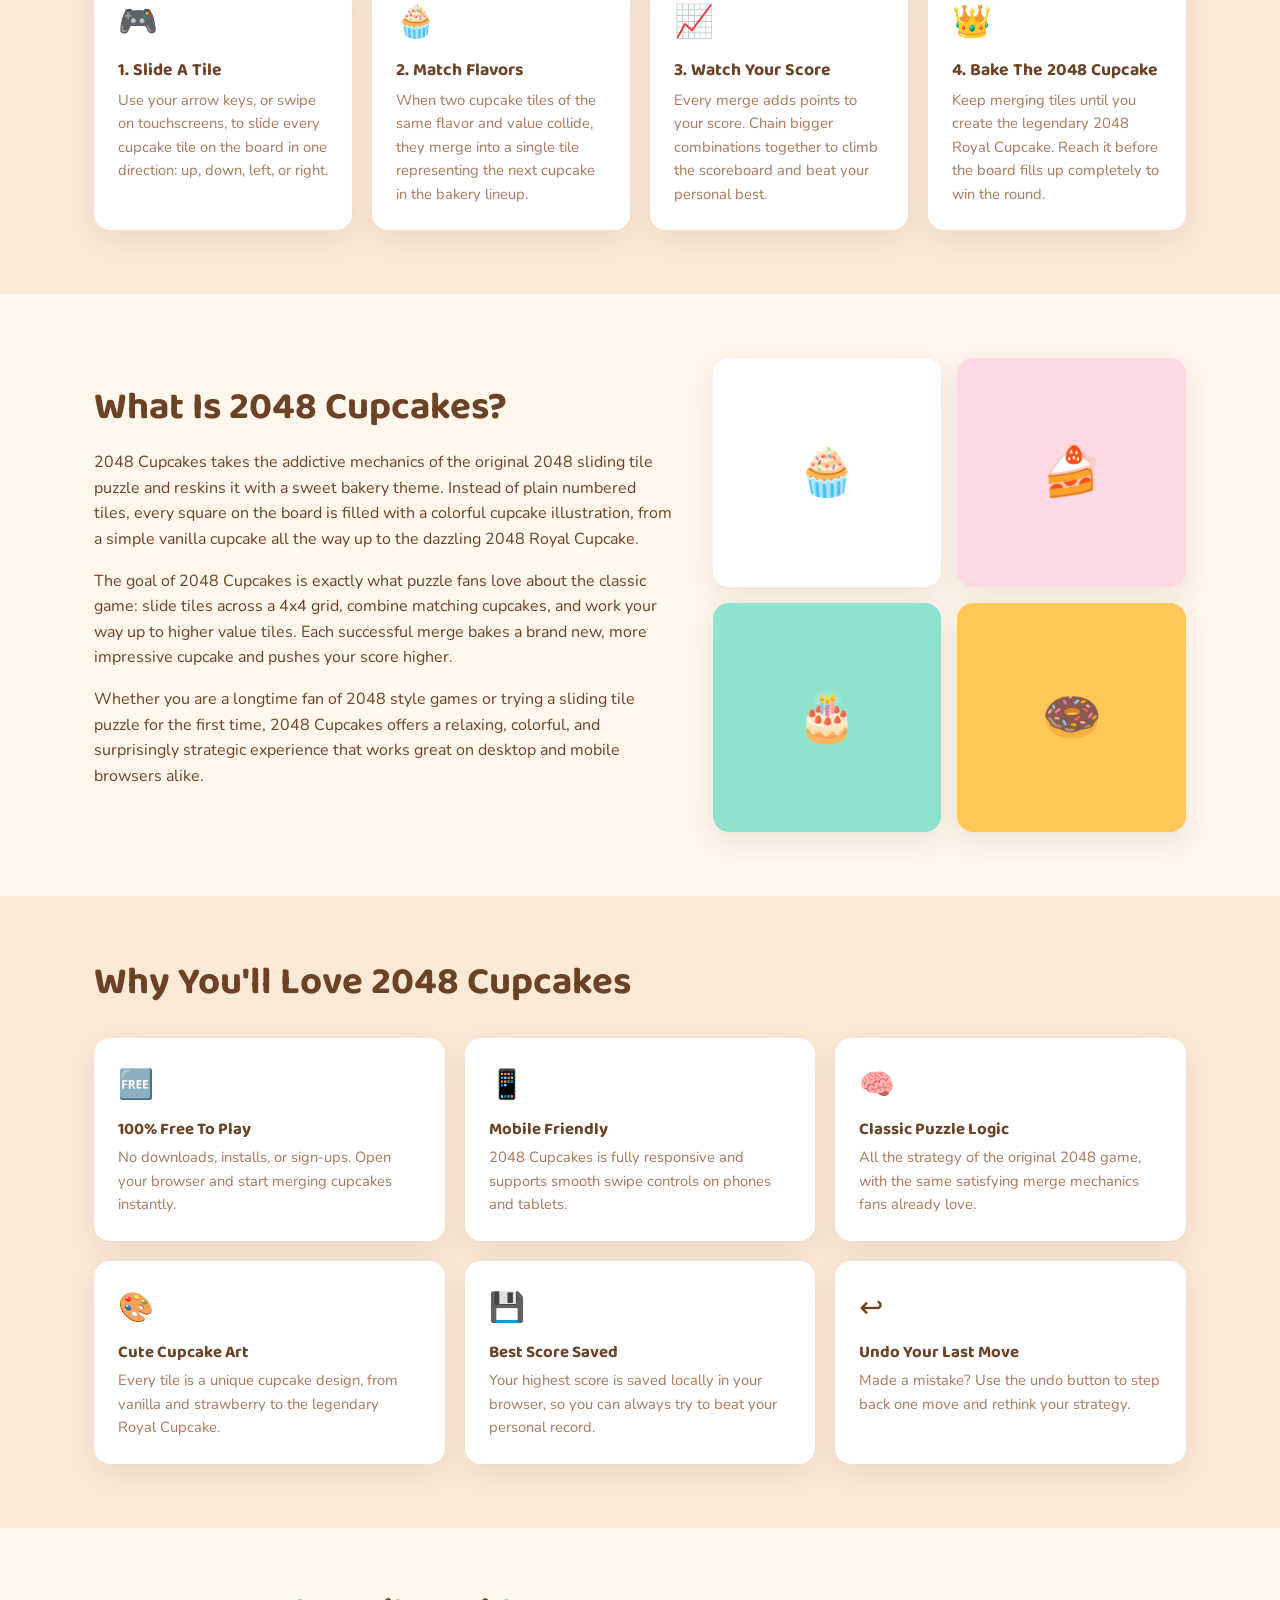
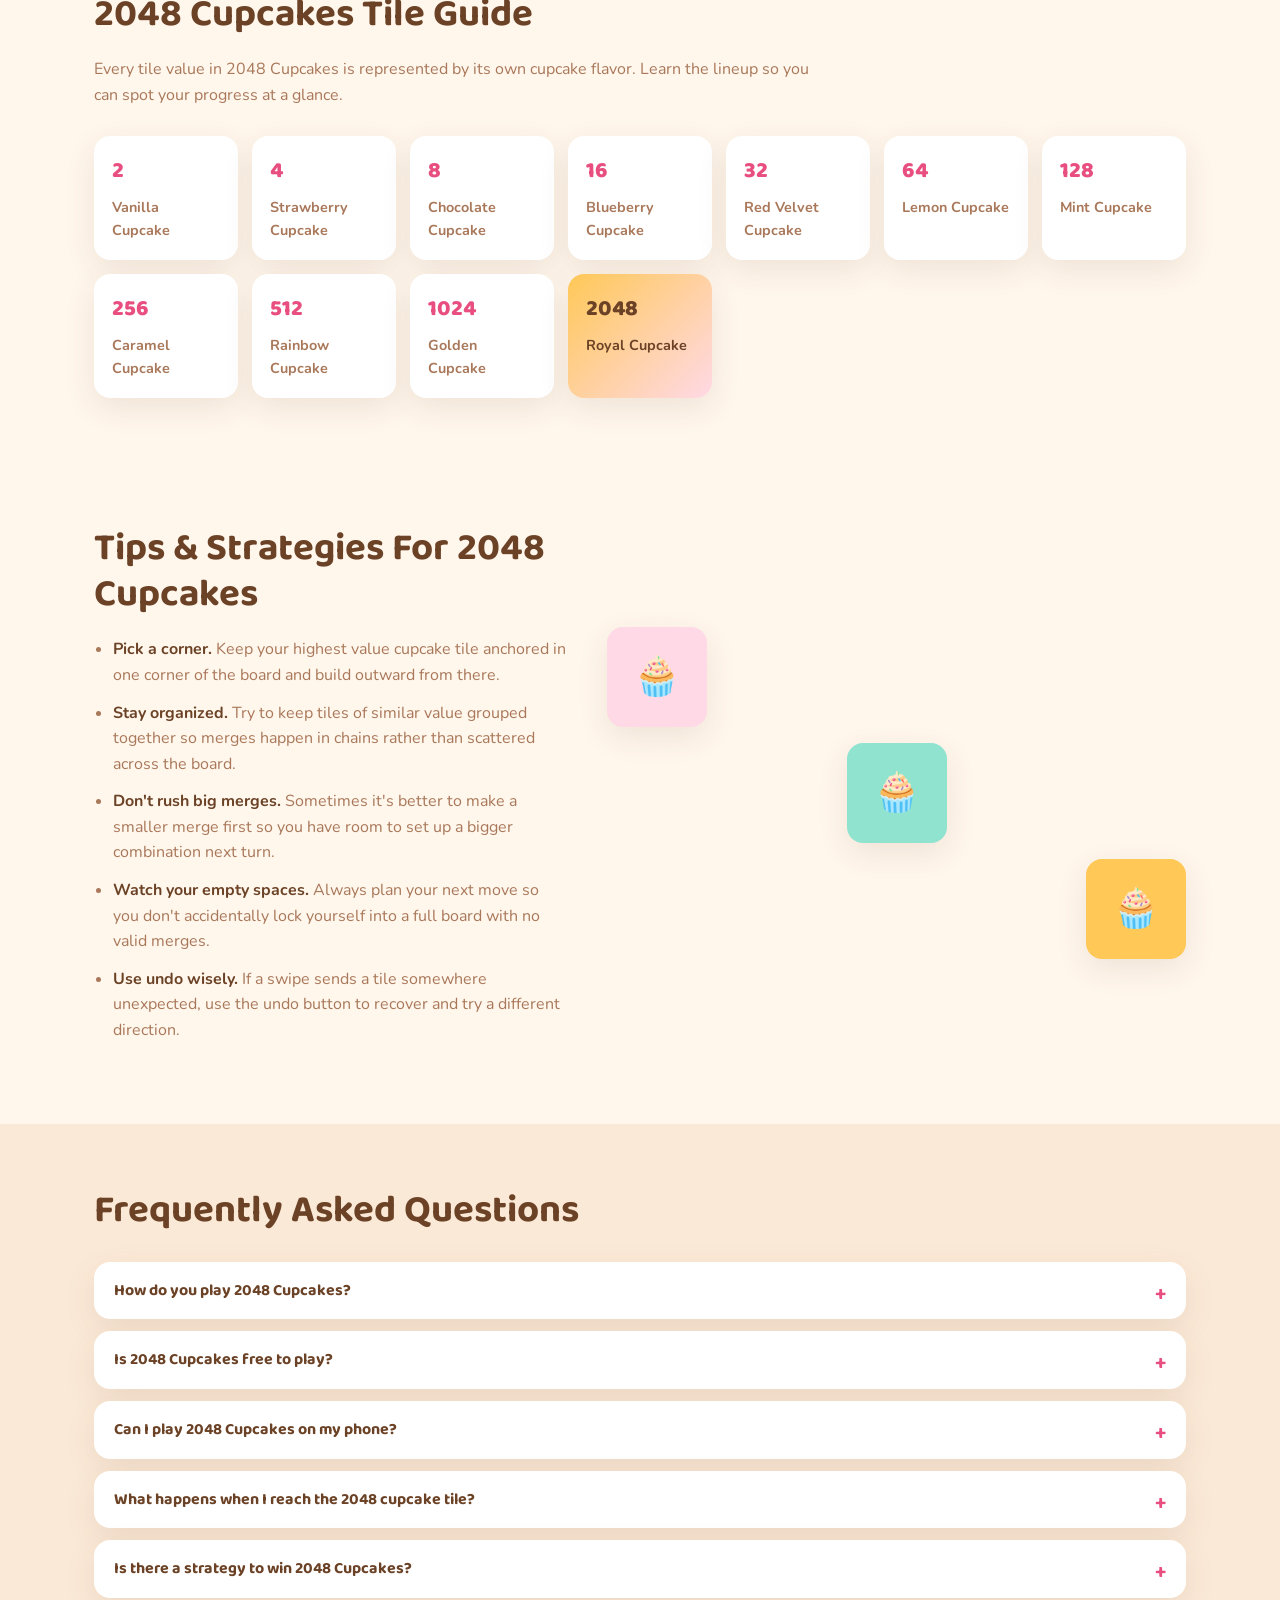
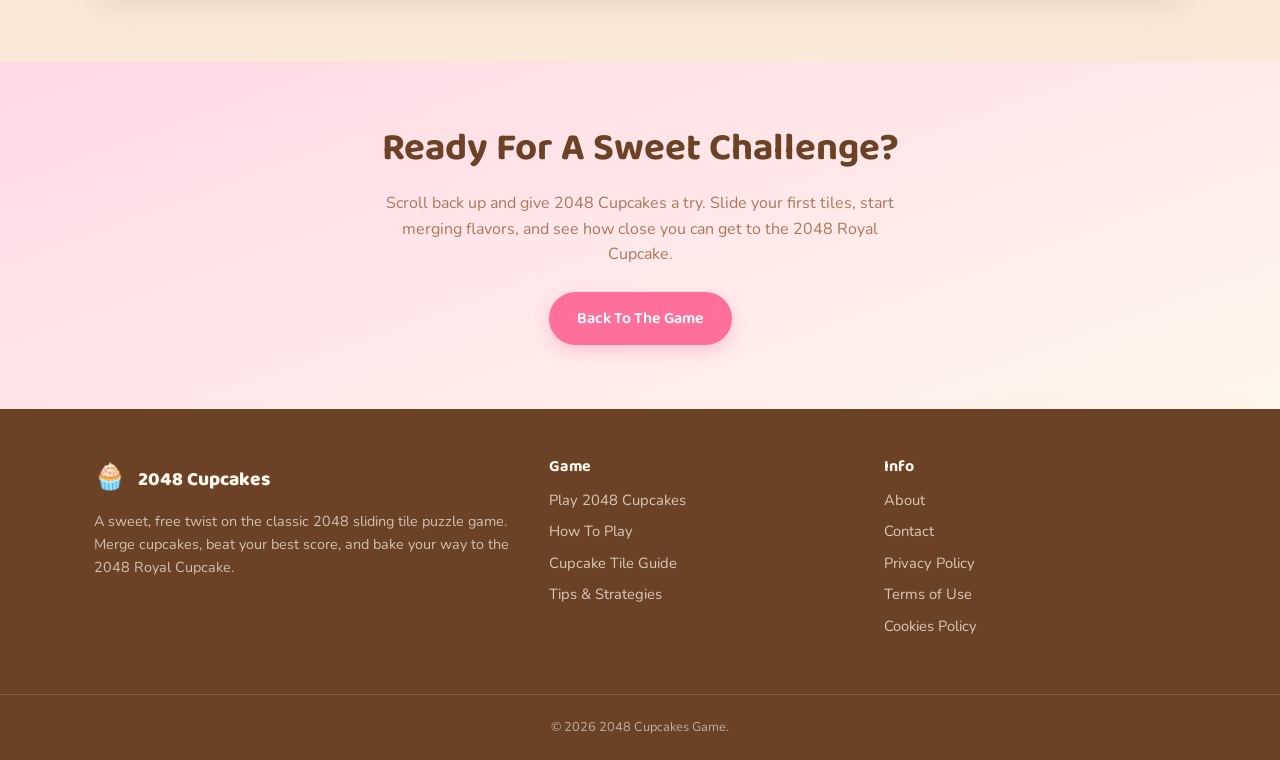
==== commit f8e974ae: "Update index.html" ====
--- a/index.html
+++ b/index.html
@@ -37,7 +37,7 @@
 <link href="https://fonts.googleapis.com/css2?family=Baloo+2:wght@500;600;700;800&family=Nunito:wght@400;600;700;800&display=swap" rel="stylesheet">
 
 <!-- Styles -->
-<link rel="stylesheet" href="css/style.css">
+<link rel="stylesheet" href="/css/style.css">
 
 <!-- JSON-LD: WebApplication / VideoGame -->
 <script type="application/ld+json">
@@ -402,8 +402,8 @@
 
 <div id="footer-placeholder"></div>
 
-<script src="js/header.js"></script>
-<script src="js/footer.js"></script>
-<script src="js/game.js"></script>
+<script src="/js/header.js"></script>
+<script src="/js/footer.js"></script>
+<script src="/js/game.js"></script>
 </body>
 </html>
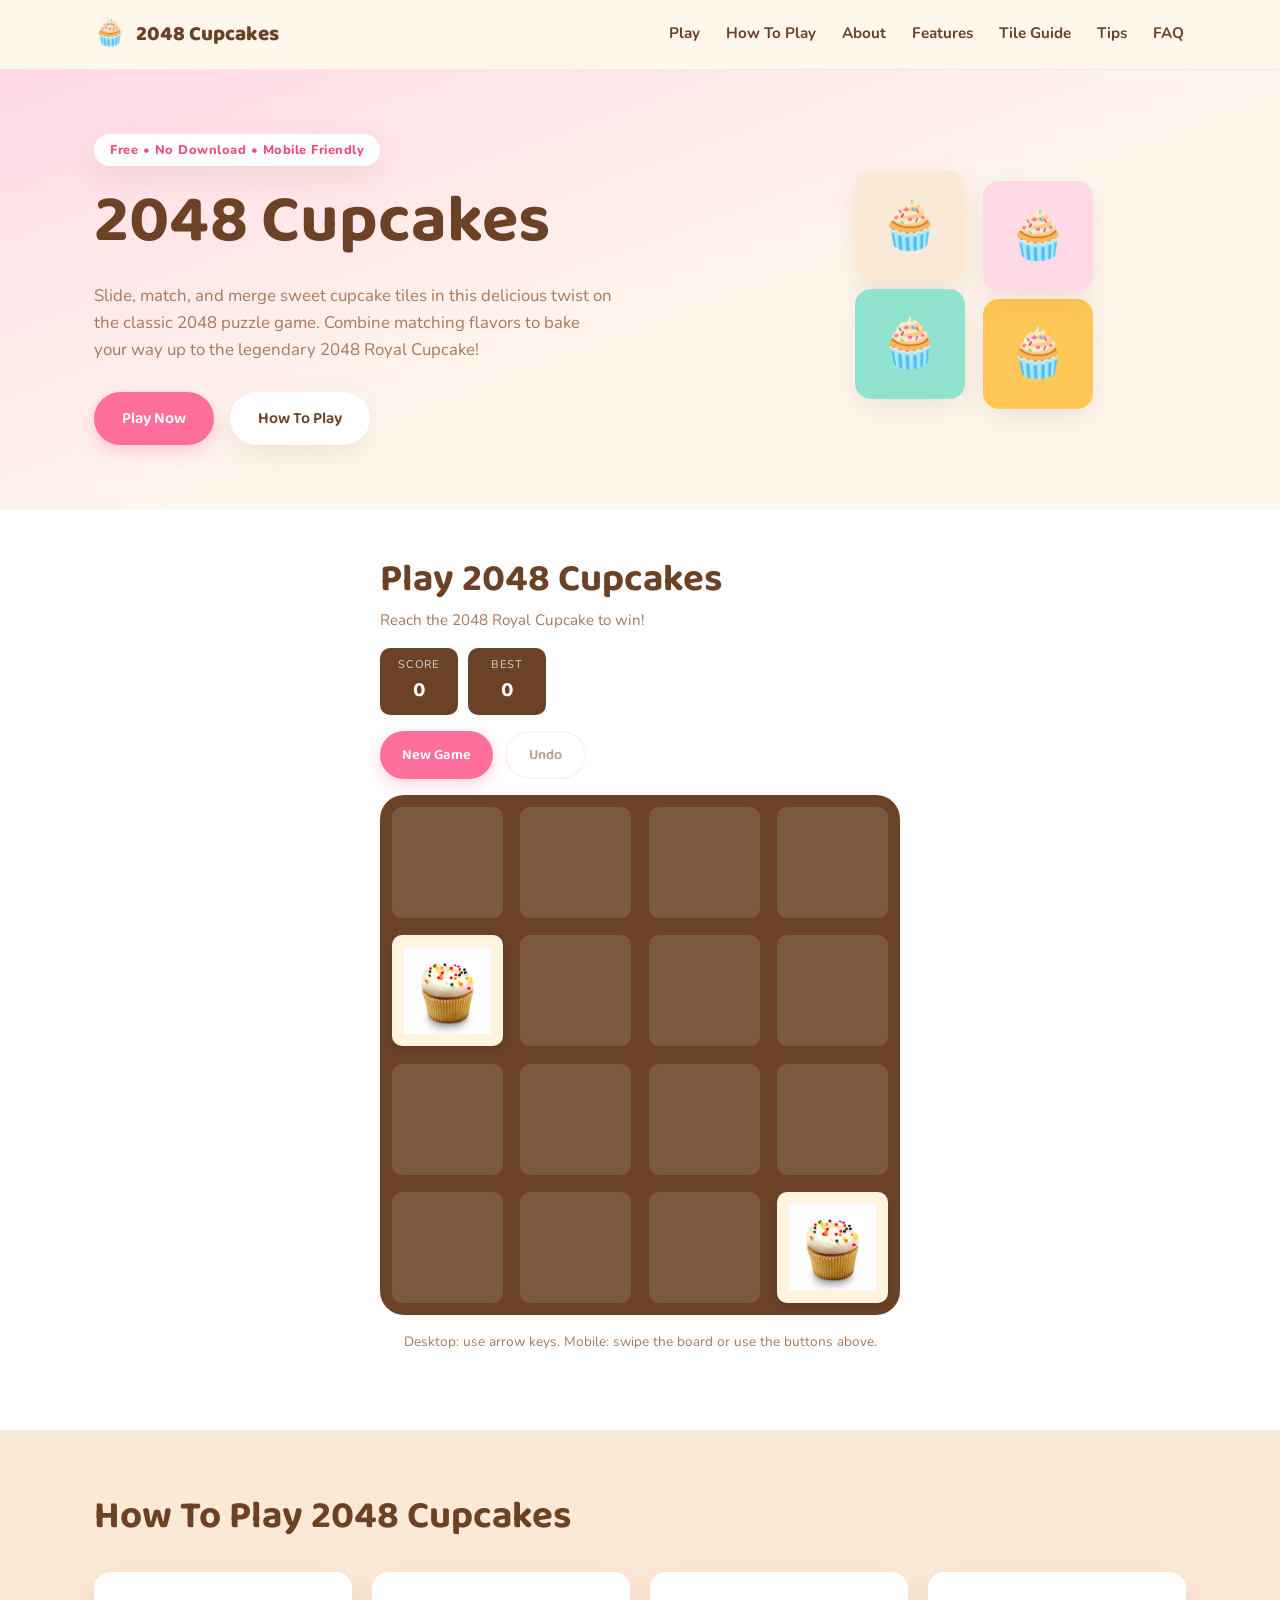
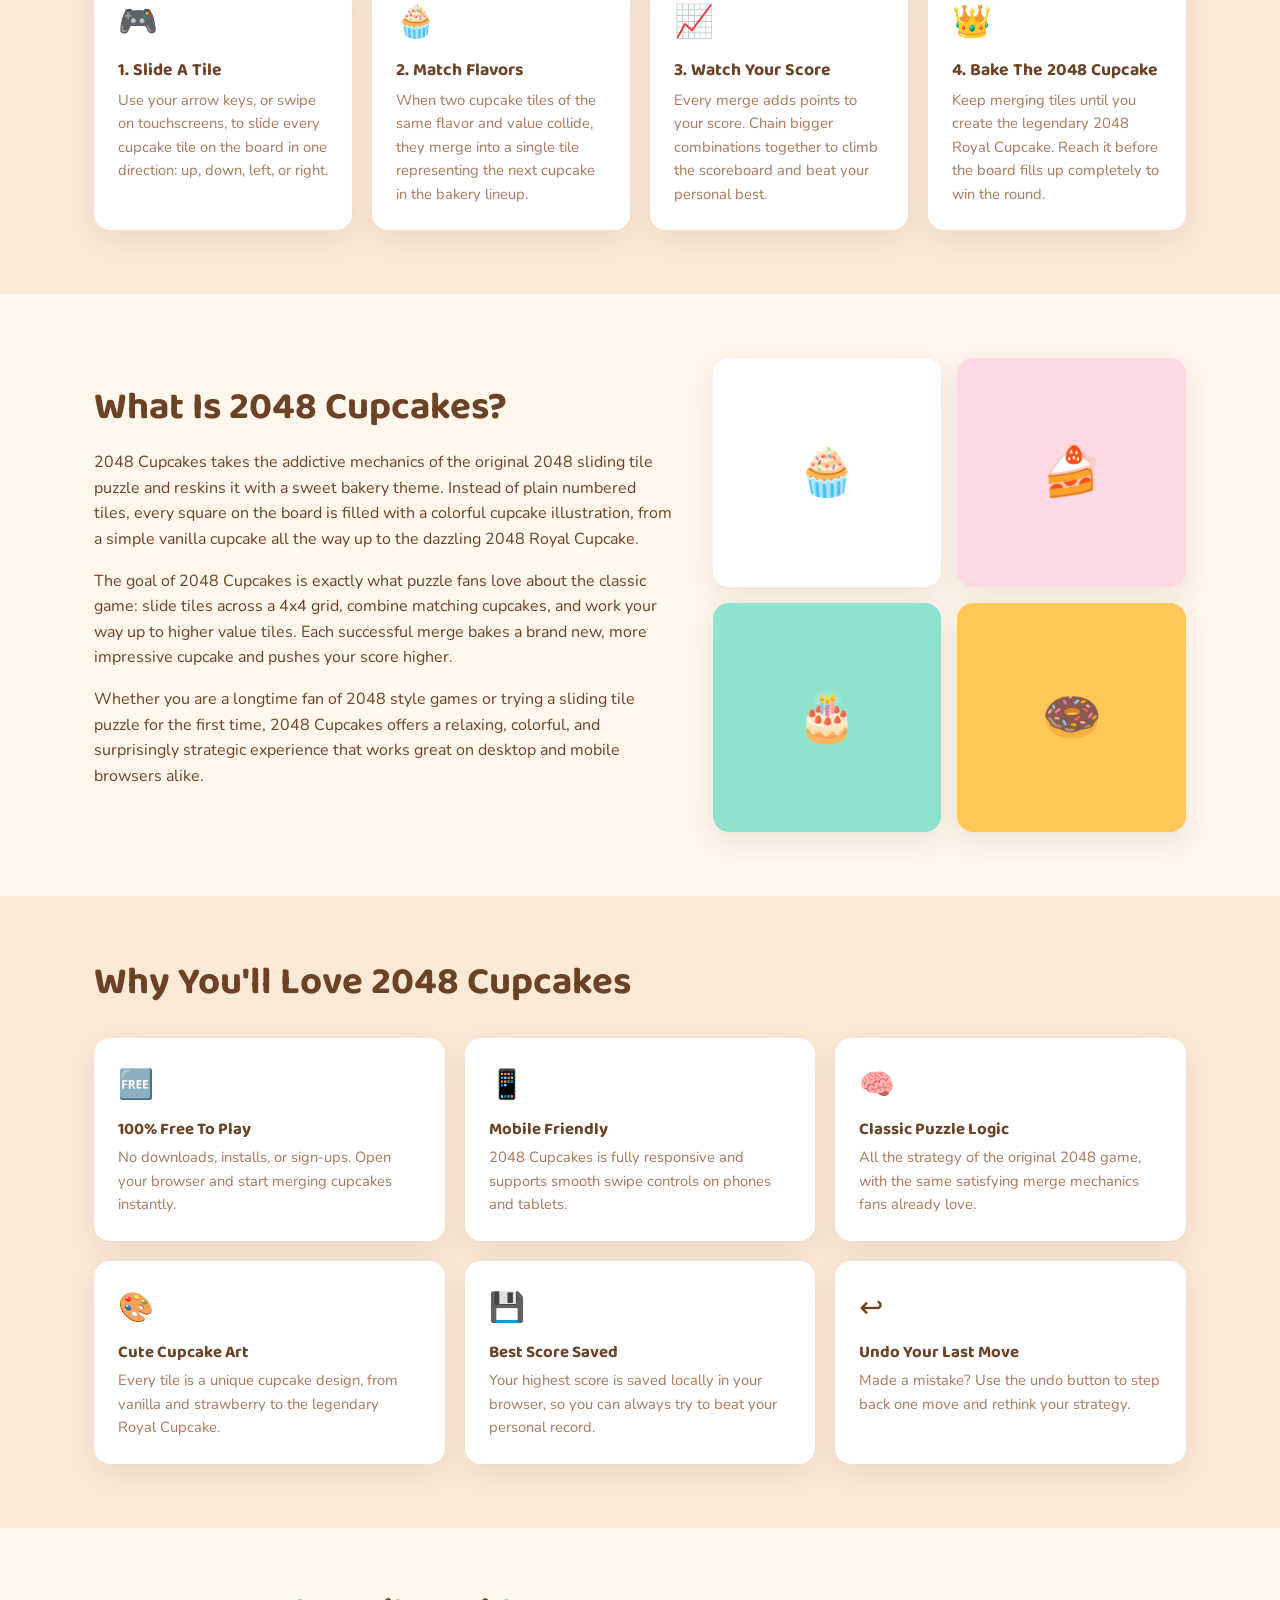
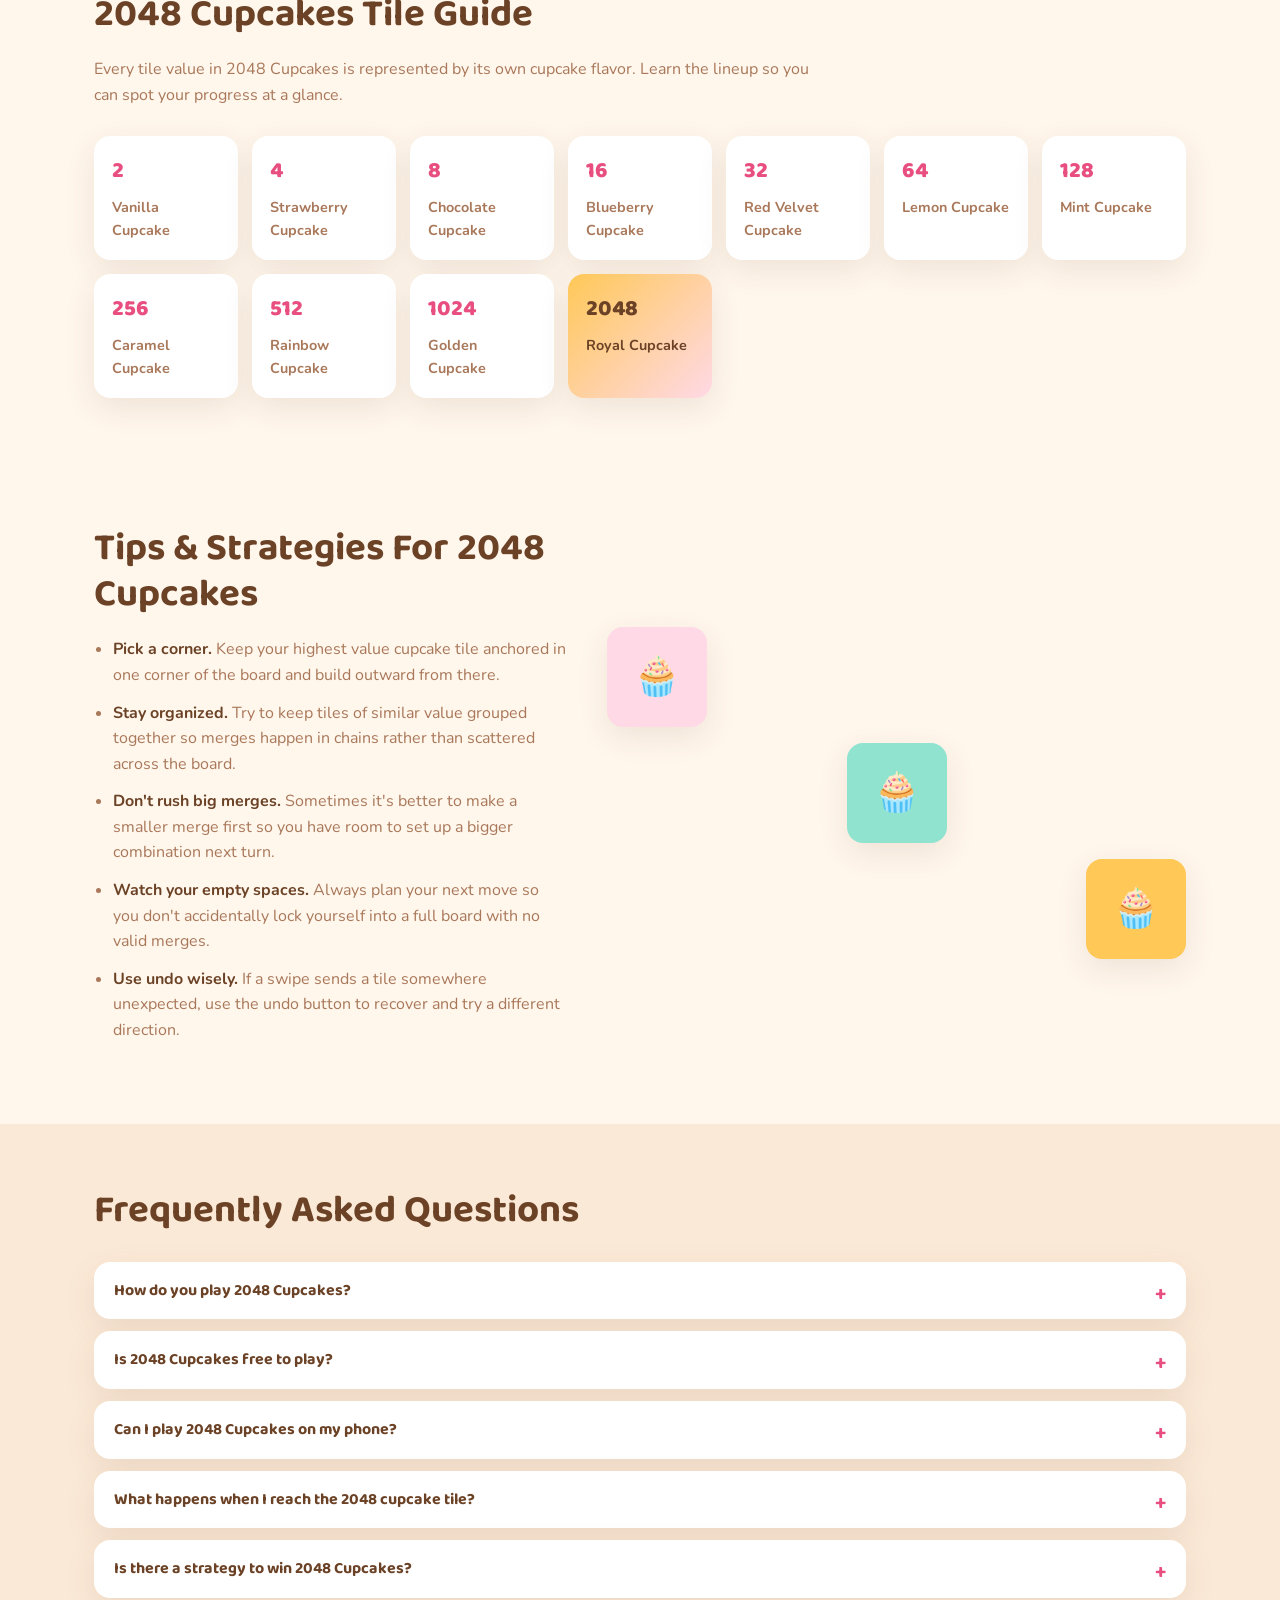
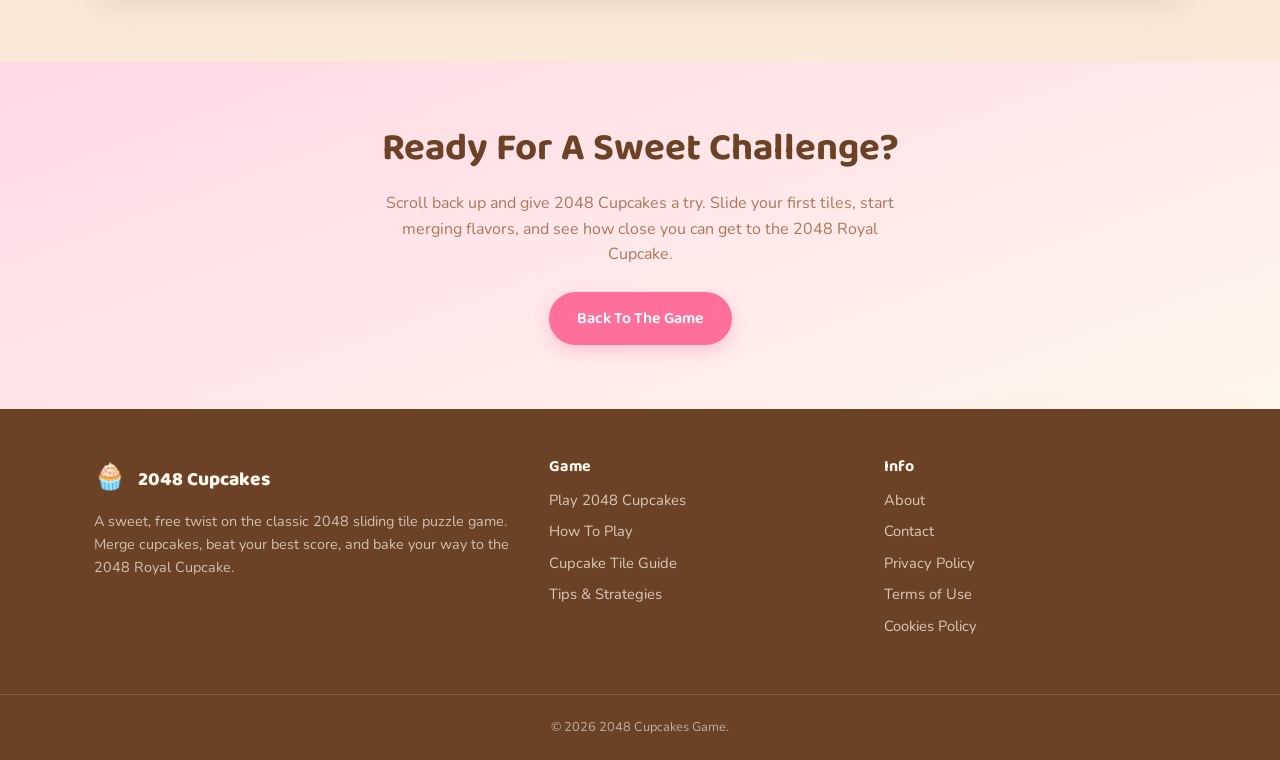
==== commit f71eee58: "Update index.html" ====
--- a/index.html
+++ b/index.html
@@ -5,7 +5,7 @@
 <meta name="viewport" content="width=device-width, initial-scale=1.0, maximum-scale=1, user-scalable=no">
 
 <!-- Primary SEO -->
-<title>2048 Cupcakes Game - Play the Sweet Sliding Puzzle Online Free</title>
+<title>2Cupcakes Game - Play the Sweet Sliding Puzzle Online Free</title>
 <meta name="description" content="Play 2048 Cupcakes Game, a delicious twist on the classic sliding tile puzzle game. Merge cute cupcake tiles, reach the legendary 2048 Royal Cupcake, and beat your high score. Free, no download, mobile friendly.">
 <meta name="keywords" content="2048 cupcakes Game, cupcakes 2048, 2048 game, cupcake game, sliding puzzle game, merge game, 2048 puzzle online, cupcake puzzle game, free online puzzle game">
 <meta name="author" content="2048 Cupcakes Game">
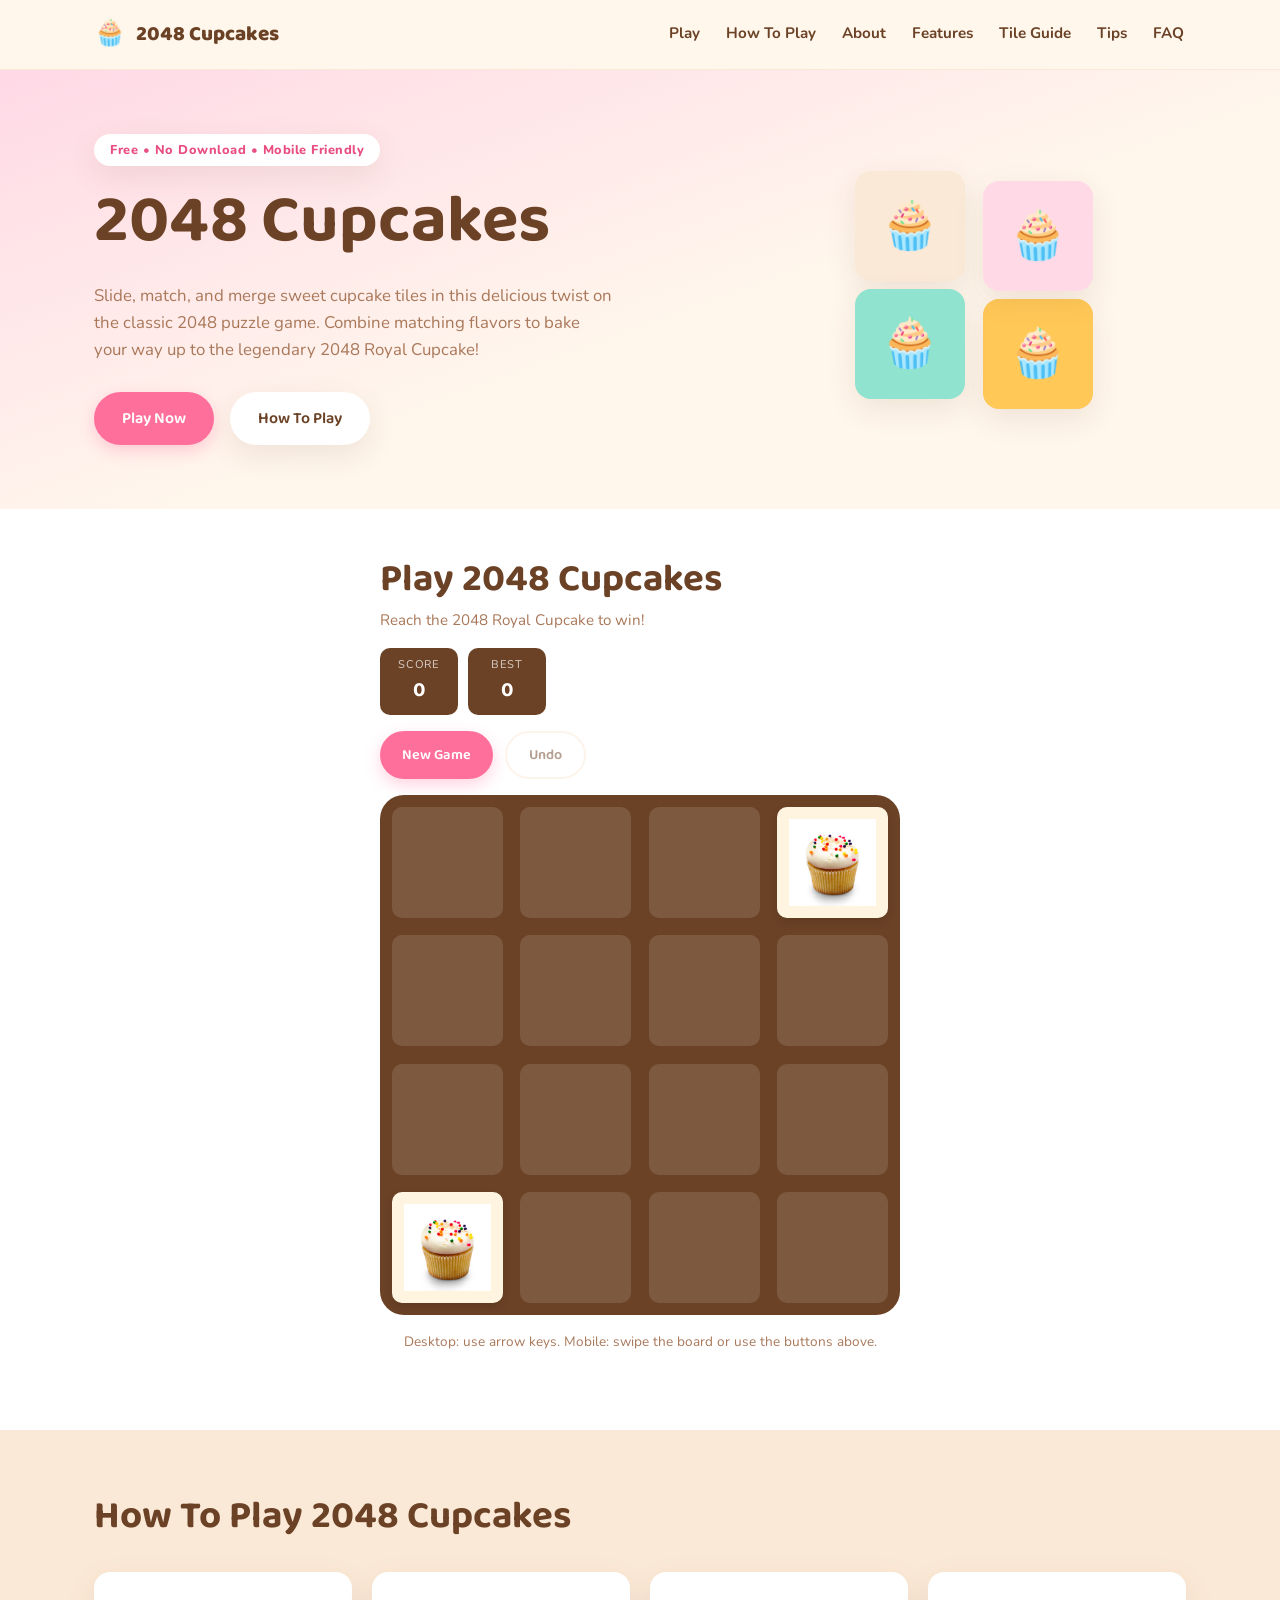
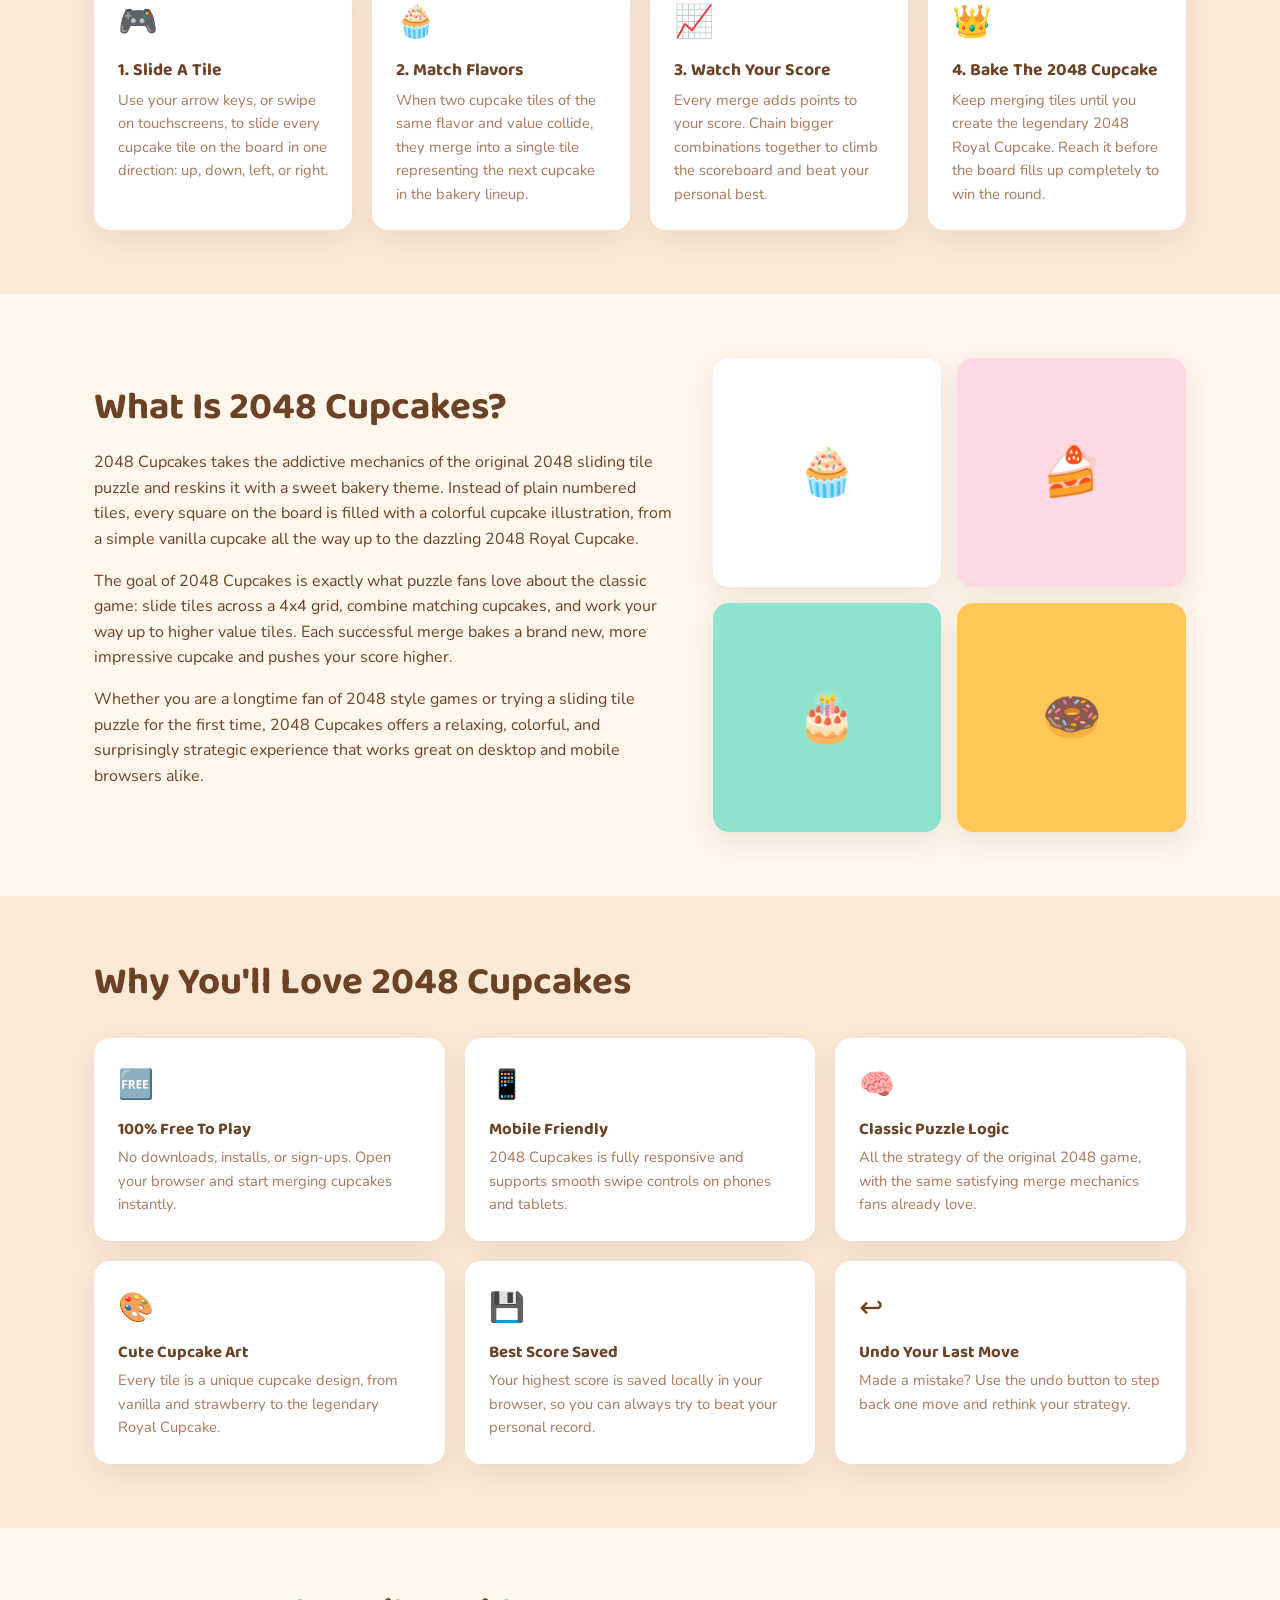
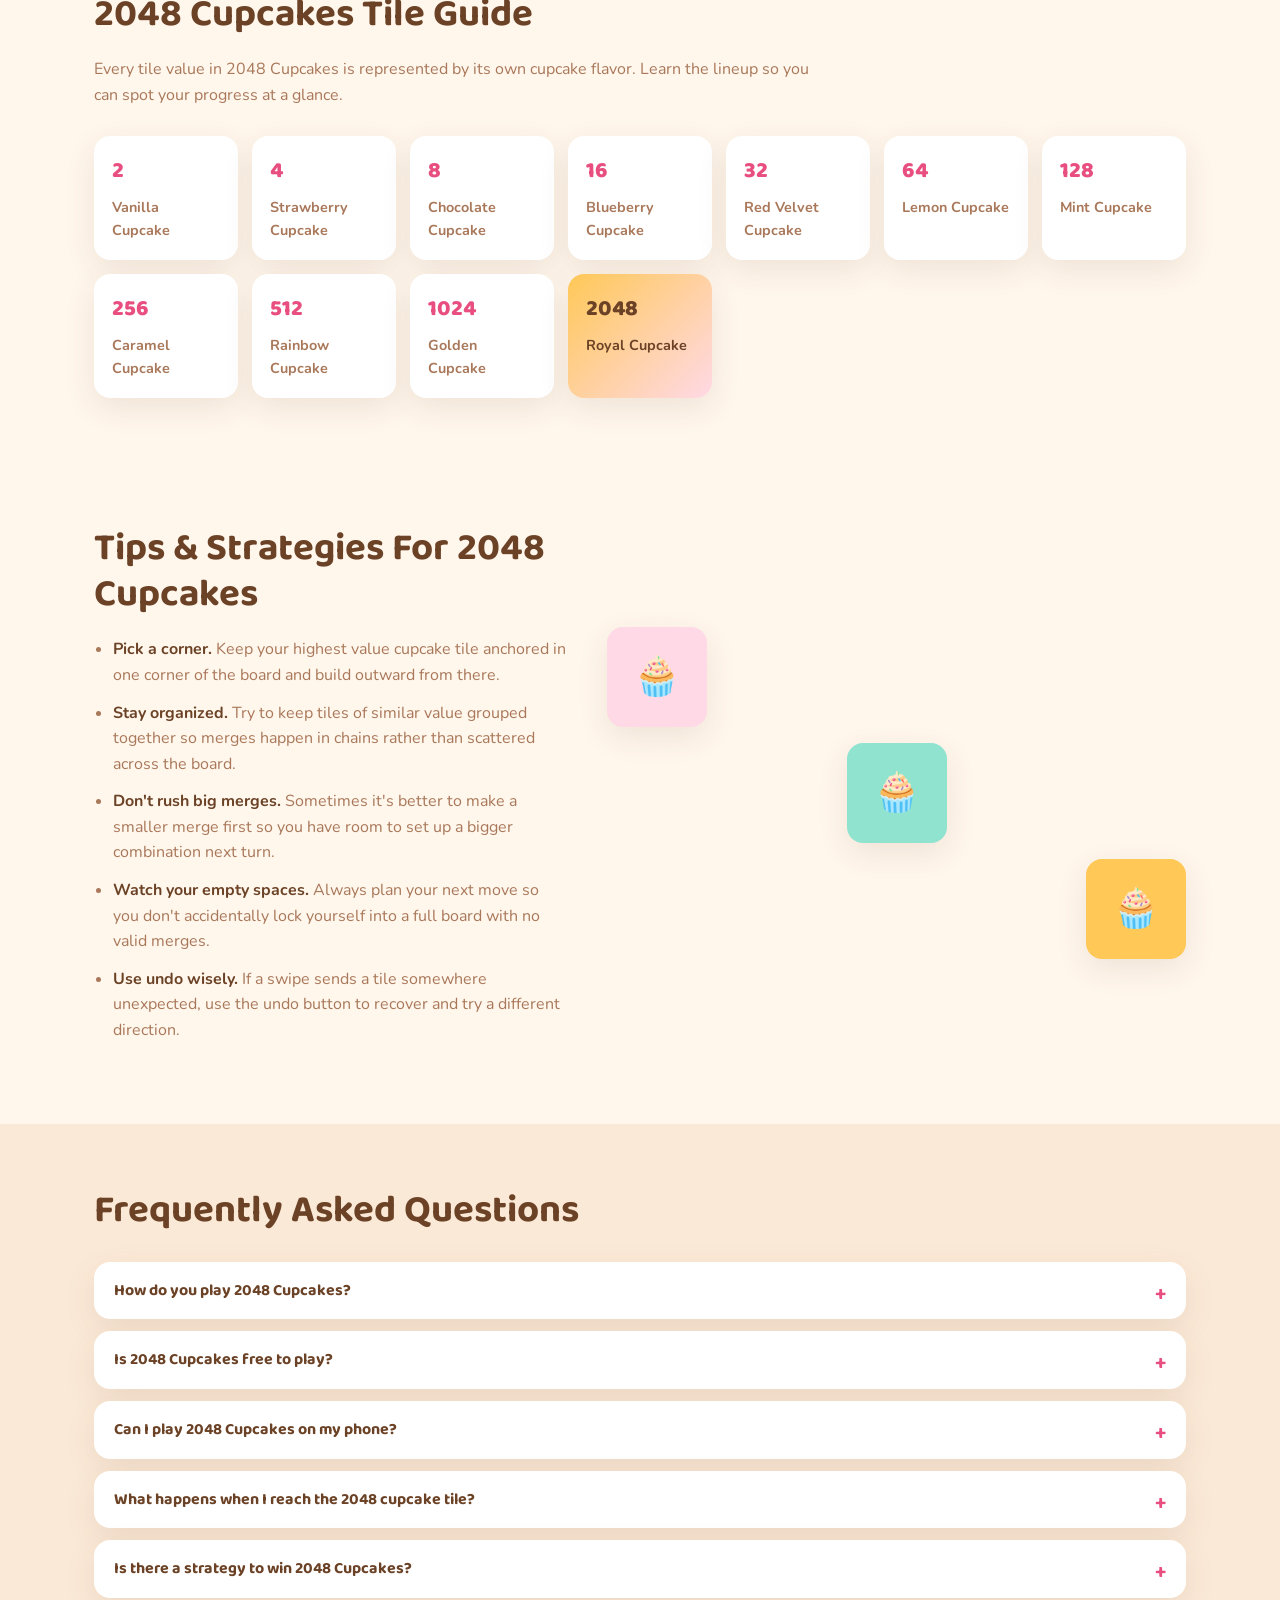
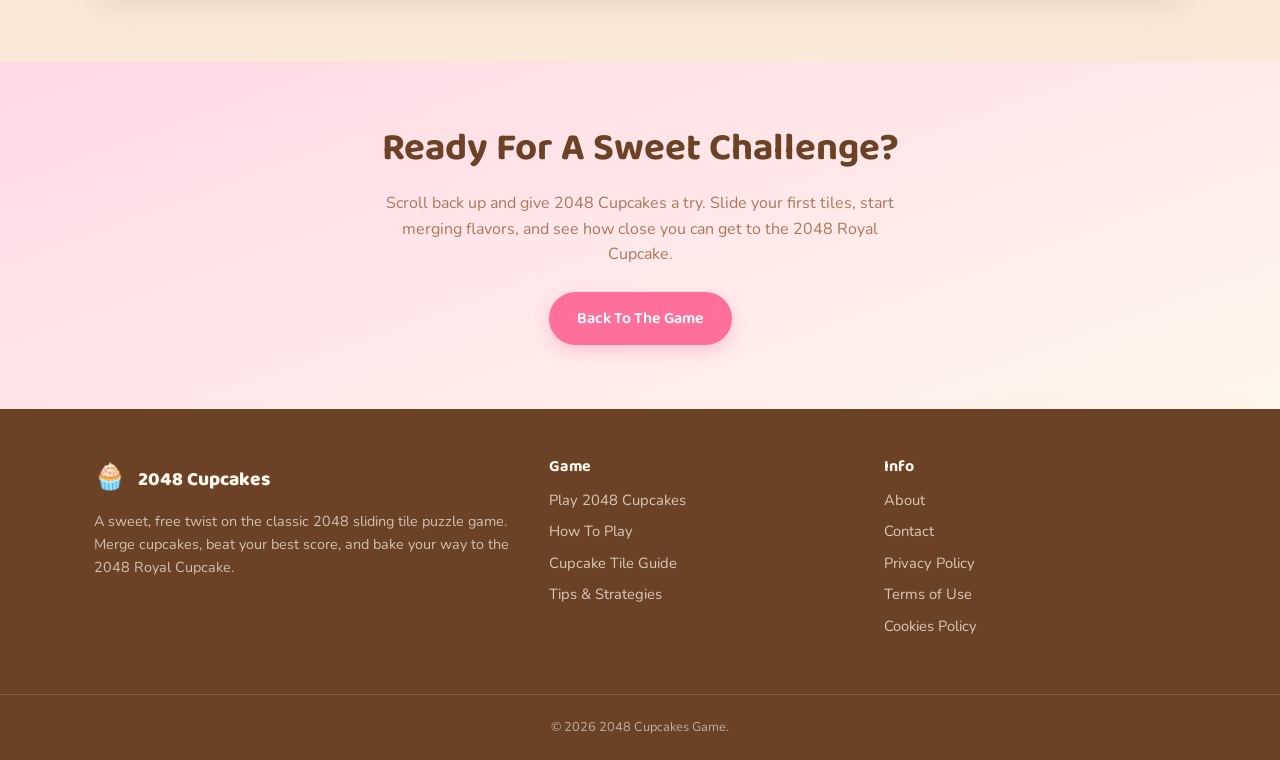
==== commit 018b15d4: "Update index.html" ====
--- a/index.html
+++ b/index.html
@@ -5,7 +5,7 @@
 <meta name="viewport" content="width=device-width, initial-scale=1.0, maximum-scale=1, user-scalable=no">
 
 <!-- Primary SEO -->
-<title>2Cupcakes Game - Play the Sweet Sliding Puzzle Online Free</title>
+<title>Cupcakes Game - Play the Sweet Sliding Puzzle Online Free</title>
 <meta name="description" content="Play 2048 Cupcakes Game, a delicious twist on the classic sliding tile puzzle game. Merge cute cupcake tiles, reach the legendary 2048 Royal Cupcake, and beat your high score. Free, no download, mobile friendly.">
 <meta name="keywords" content="2048 cupcakes Game, cupcakes 2048, 2048 game, cupcake game, sliding puzzle game, merge game, 2048 puzzle online, cupcake puzzle game, free online puzzle game">
 <meta name="author" content="2048 Cupcakes Game">
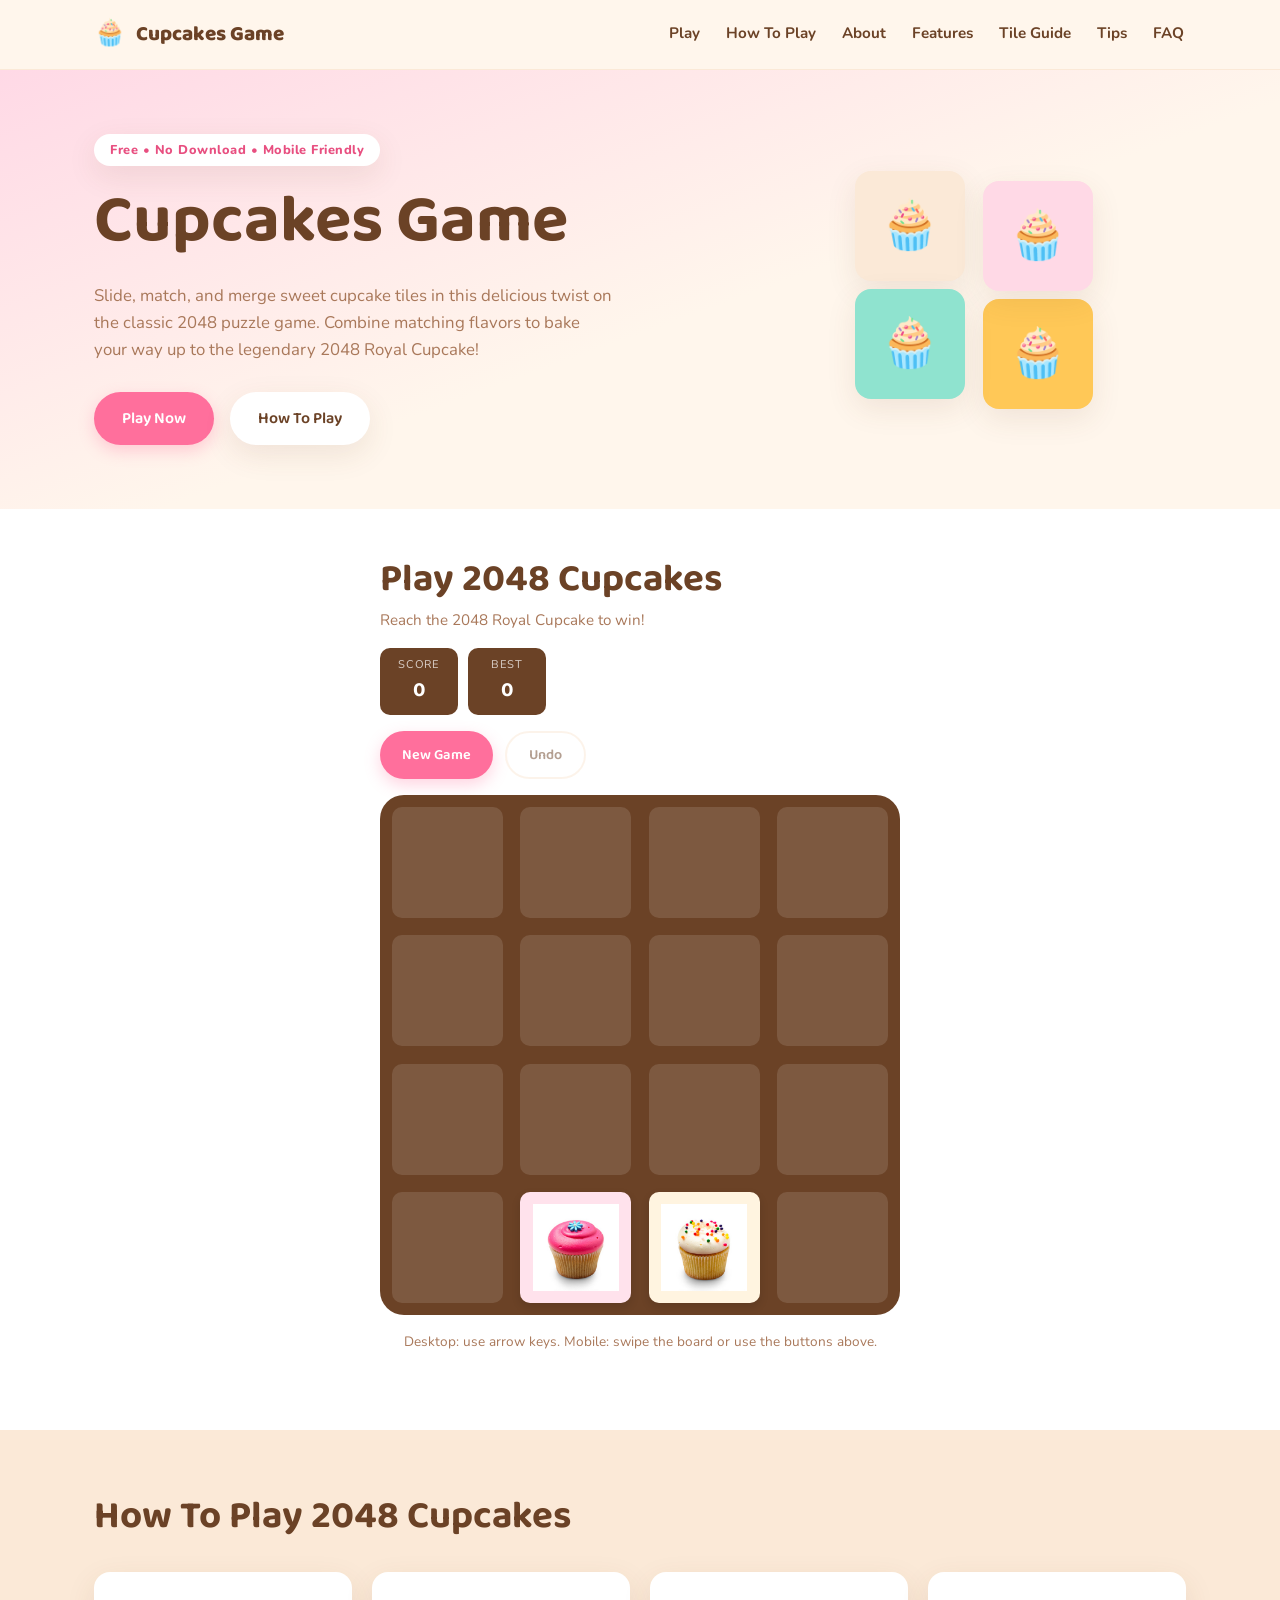
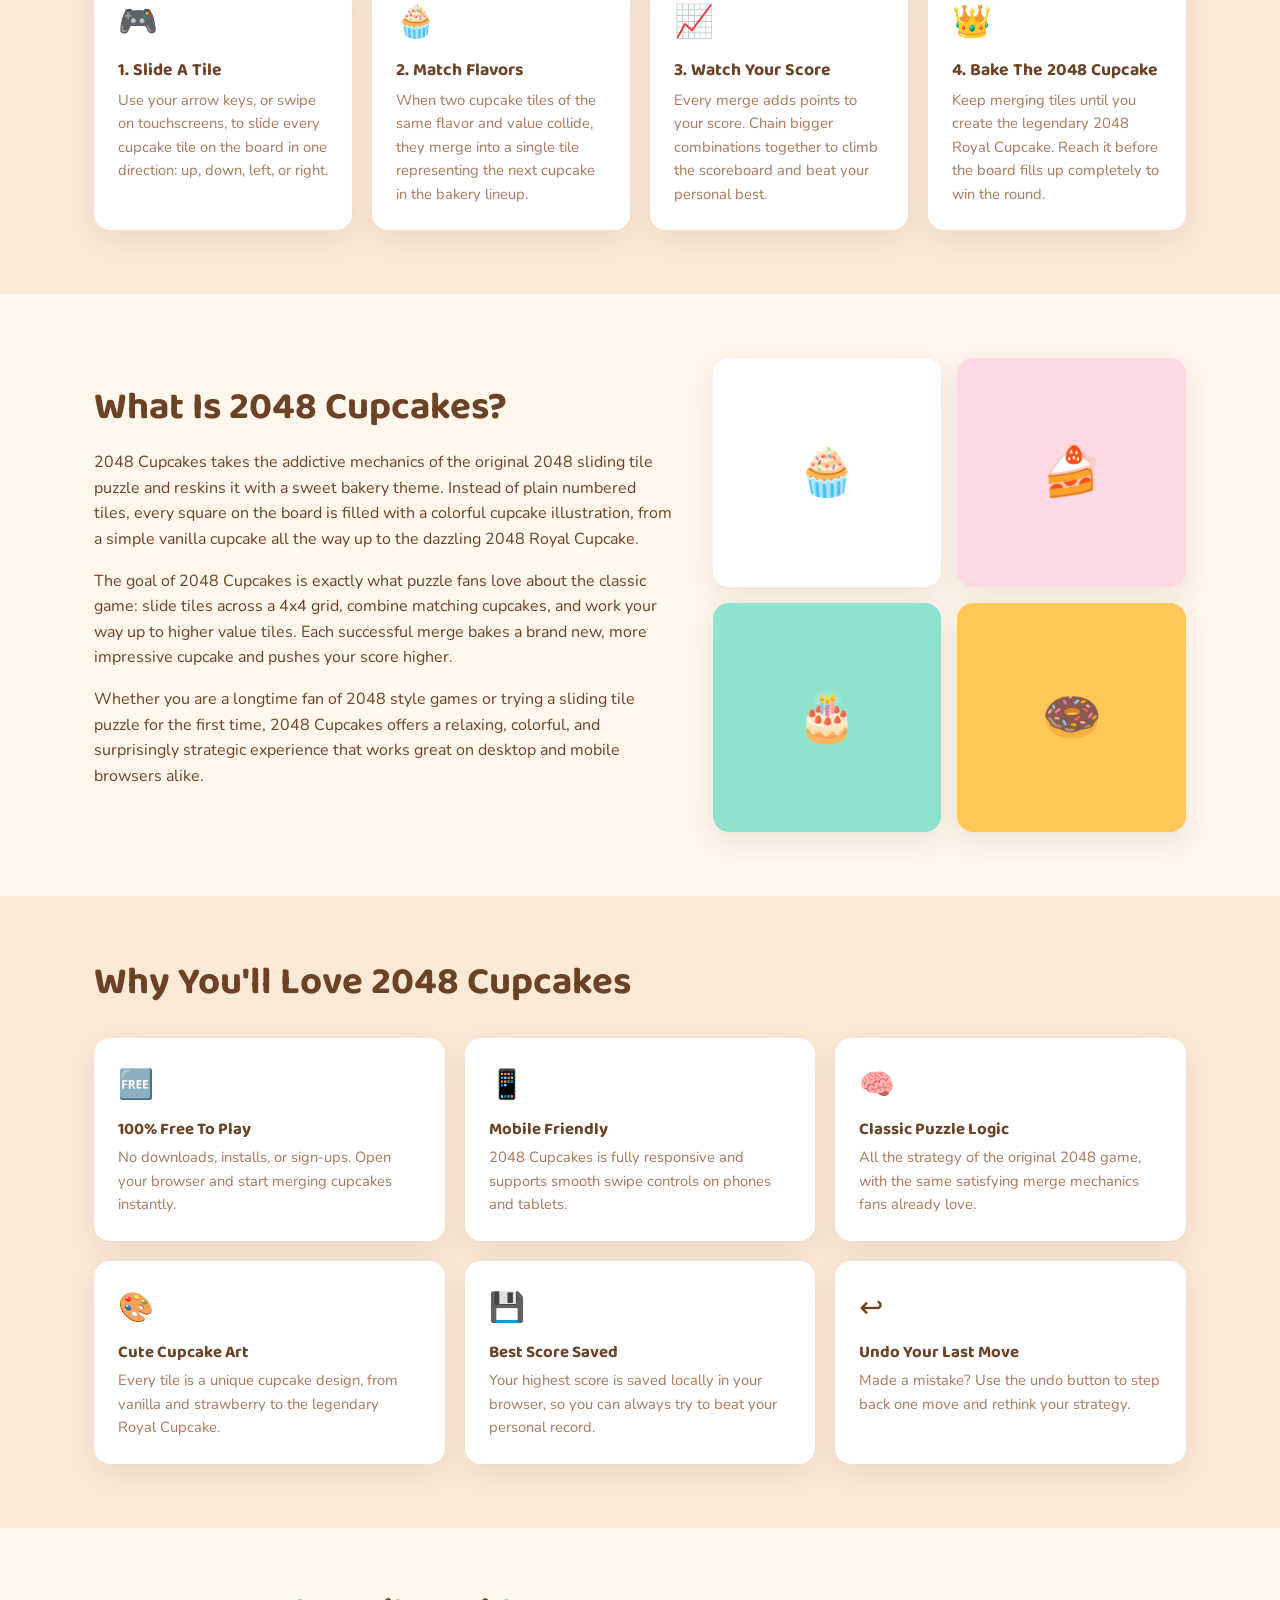
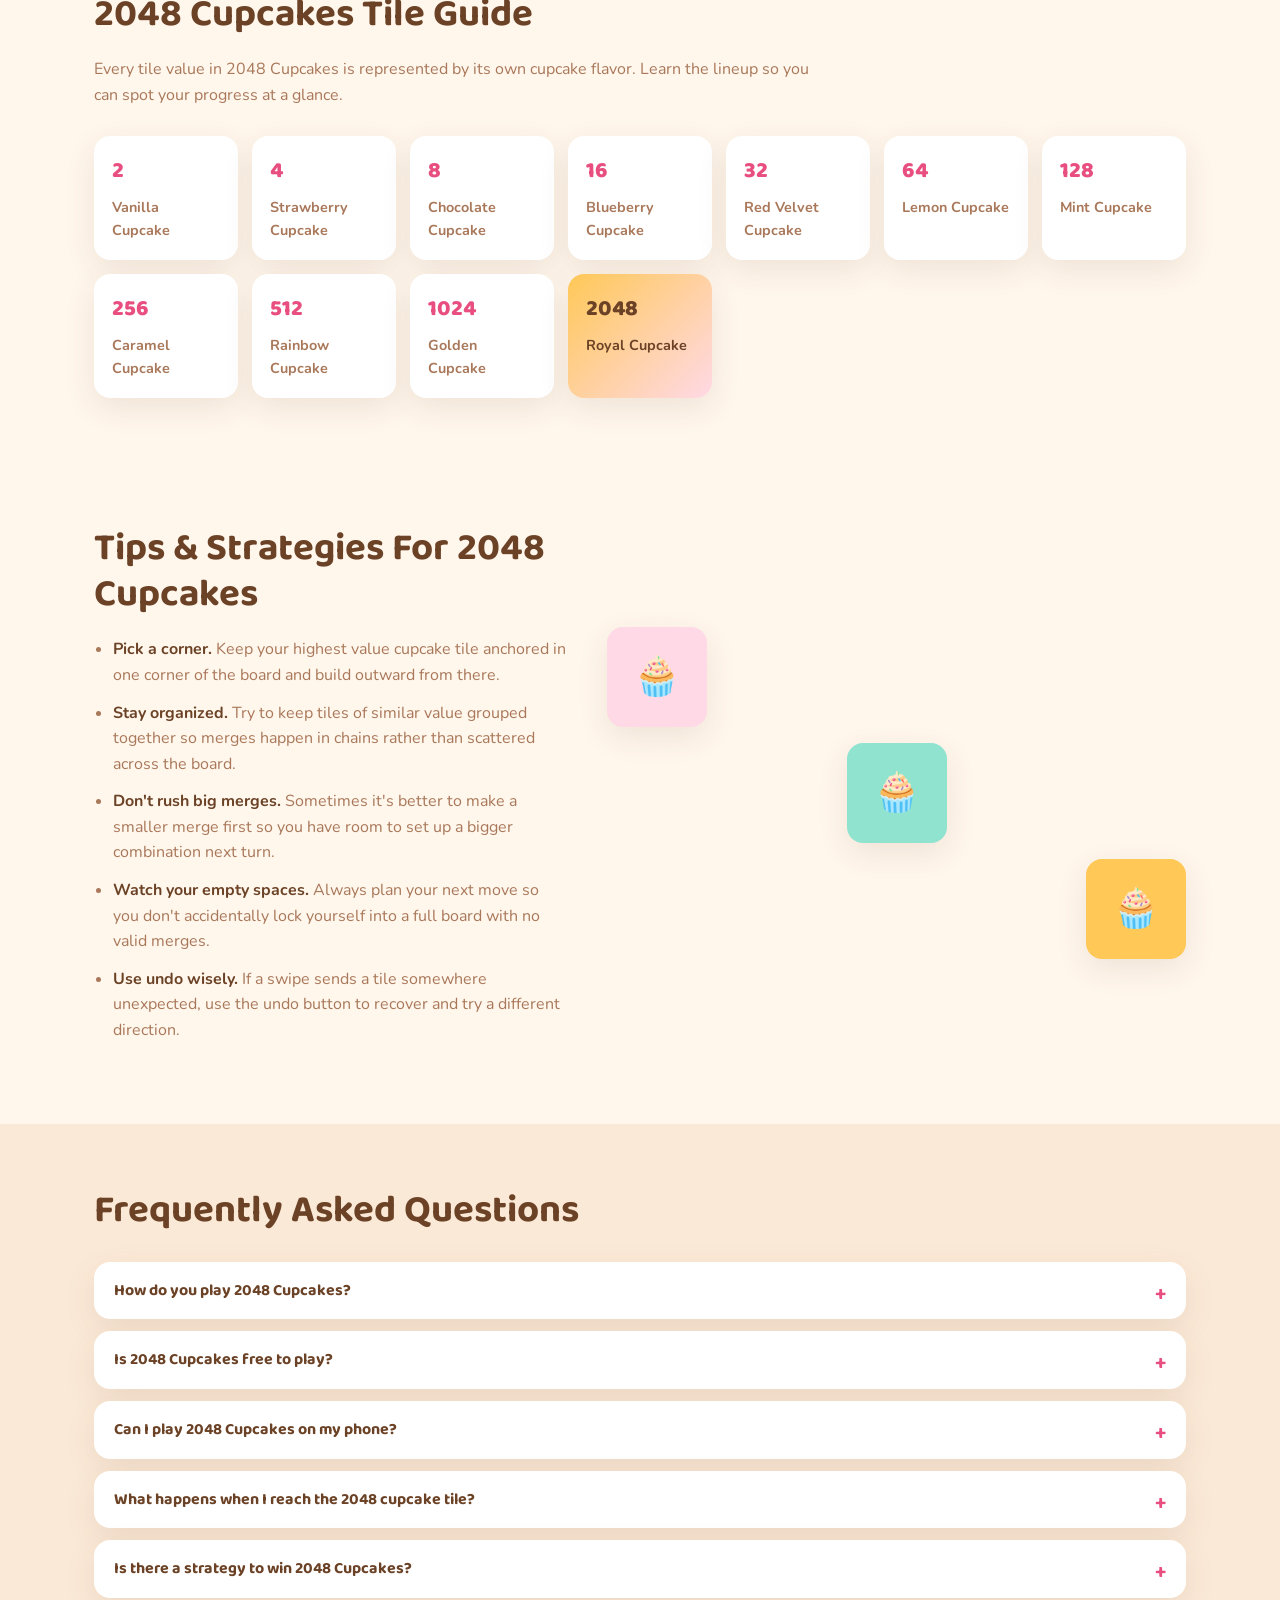
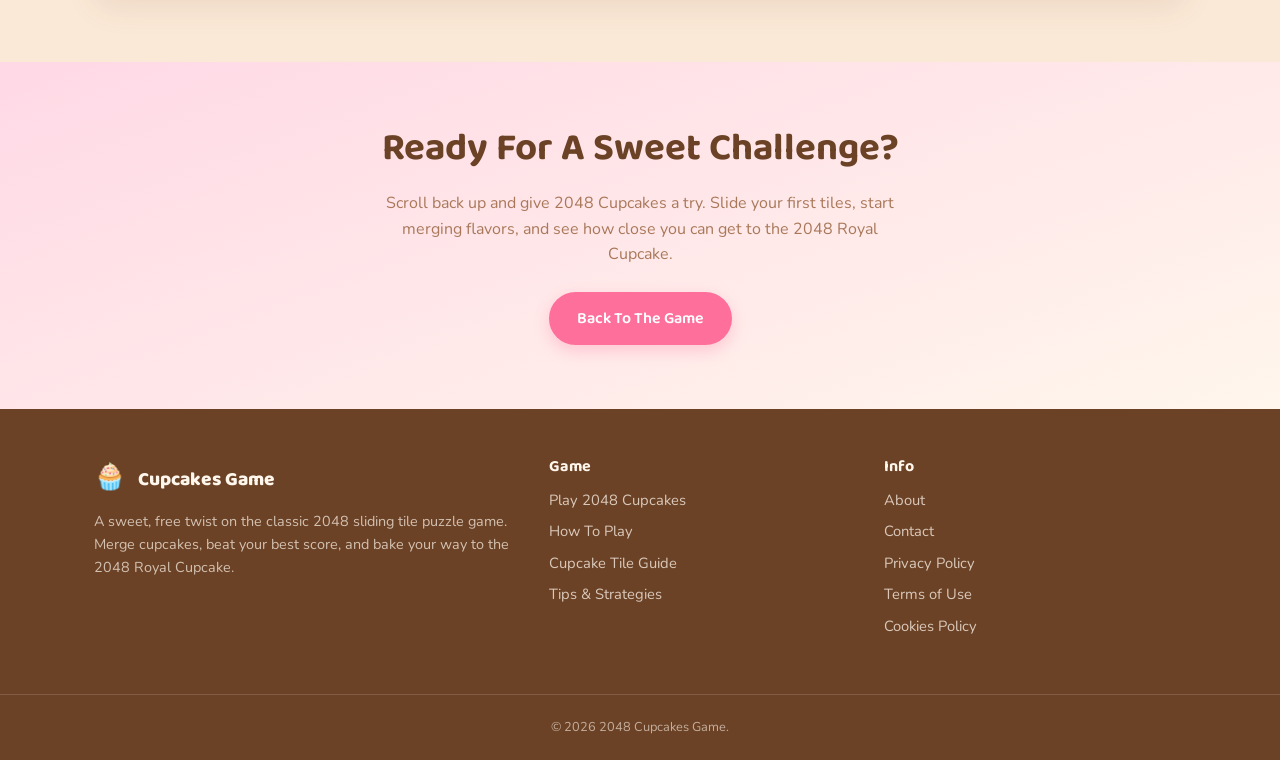
==== commit e352eff6: "Update index.html" ====
--- a/index.html
+++ b/index.html
@@ -44,7 +44,7 @@
 {
   "@context": "https://schema.org",
   "@type": "VideoGame",
-  "name": "2048 Cupcakes Game",
+  "name": "Cupcakes Game",
   "alternateName": "Cupcakes 2048",
   "url": "https://cupcakesgame.github.io/",
   "image": "https://cupcakesgame.github.io/og-cover.png",
@@ -71,7 +71,7 @@
 {
   "@context": "https://schema.org",
   "@type": "WebApplication",
-  "name": "2048 Cupcakes Game",
+  "name": "Cupcakes Game",
   "url": "https://cupcakesgame.github.io/",
   "applicationCategory": "GameApplication",
   "operatingSystem": "Any",
@@ -164,7 +164,7 @@
     <div class="hero-inner">
       <div class="hero-text">
         <p class="eyebrow">Free &bull; No Download &bull; Mobile Friendly</p>
-        <h1>2048 Cupcakes</h1>
+        <h1>Cupcakes Game</h1>
         <p class="hero-sub">Slide, match, and merge sweet cupcake tiles in this delicious twist on the classic 2048 puzzle game. Combine matching flavors to bake your way up to the legendary 2048 Royal Cupcake!</p>
         <div class="hero-actions">
           <a href="#game" class="btn btn-primary">Play Now</a>
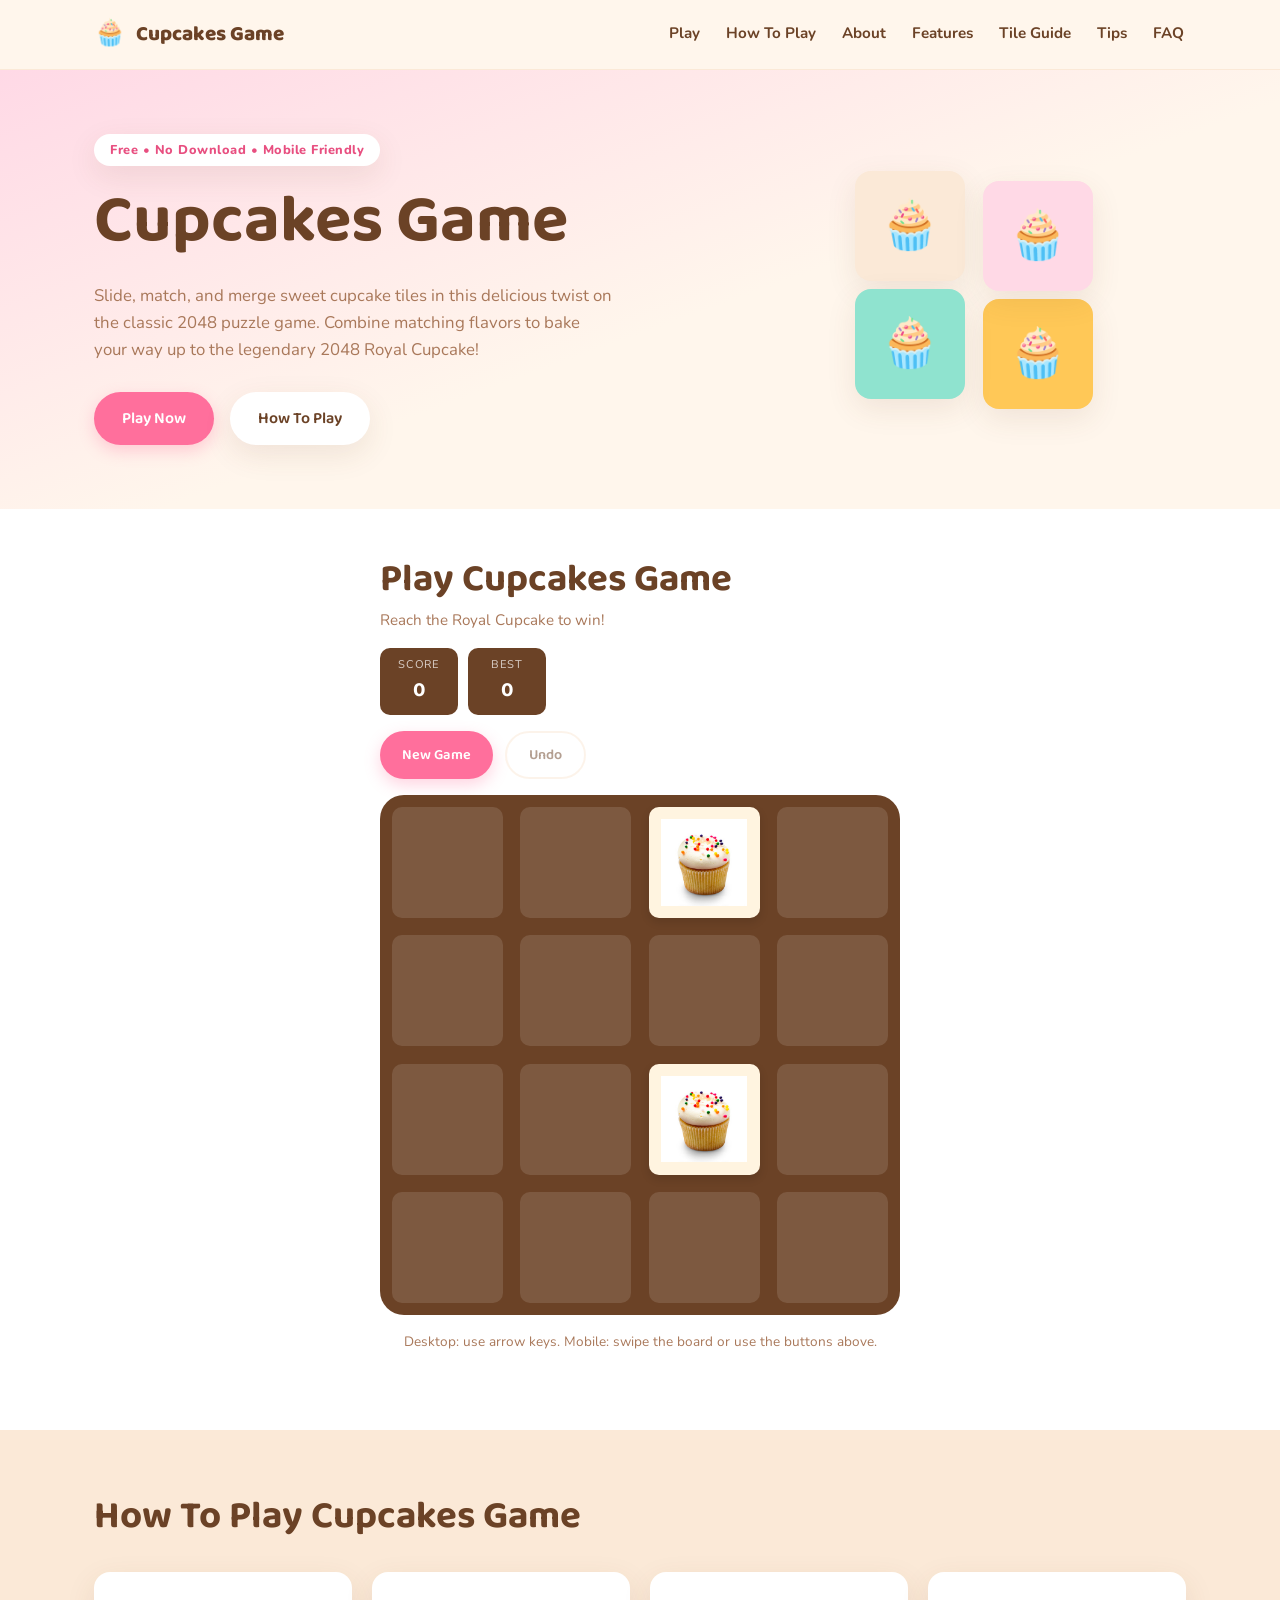
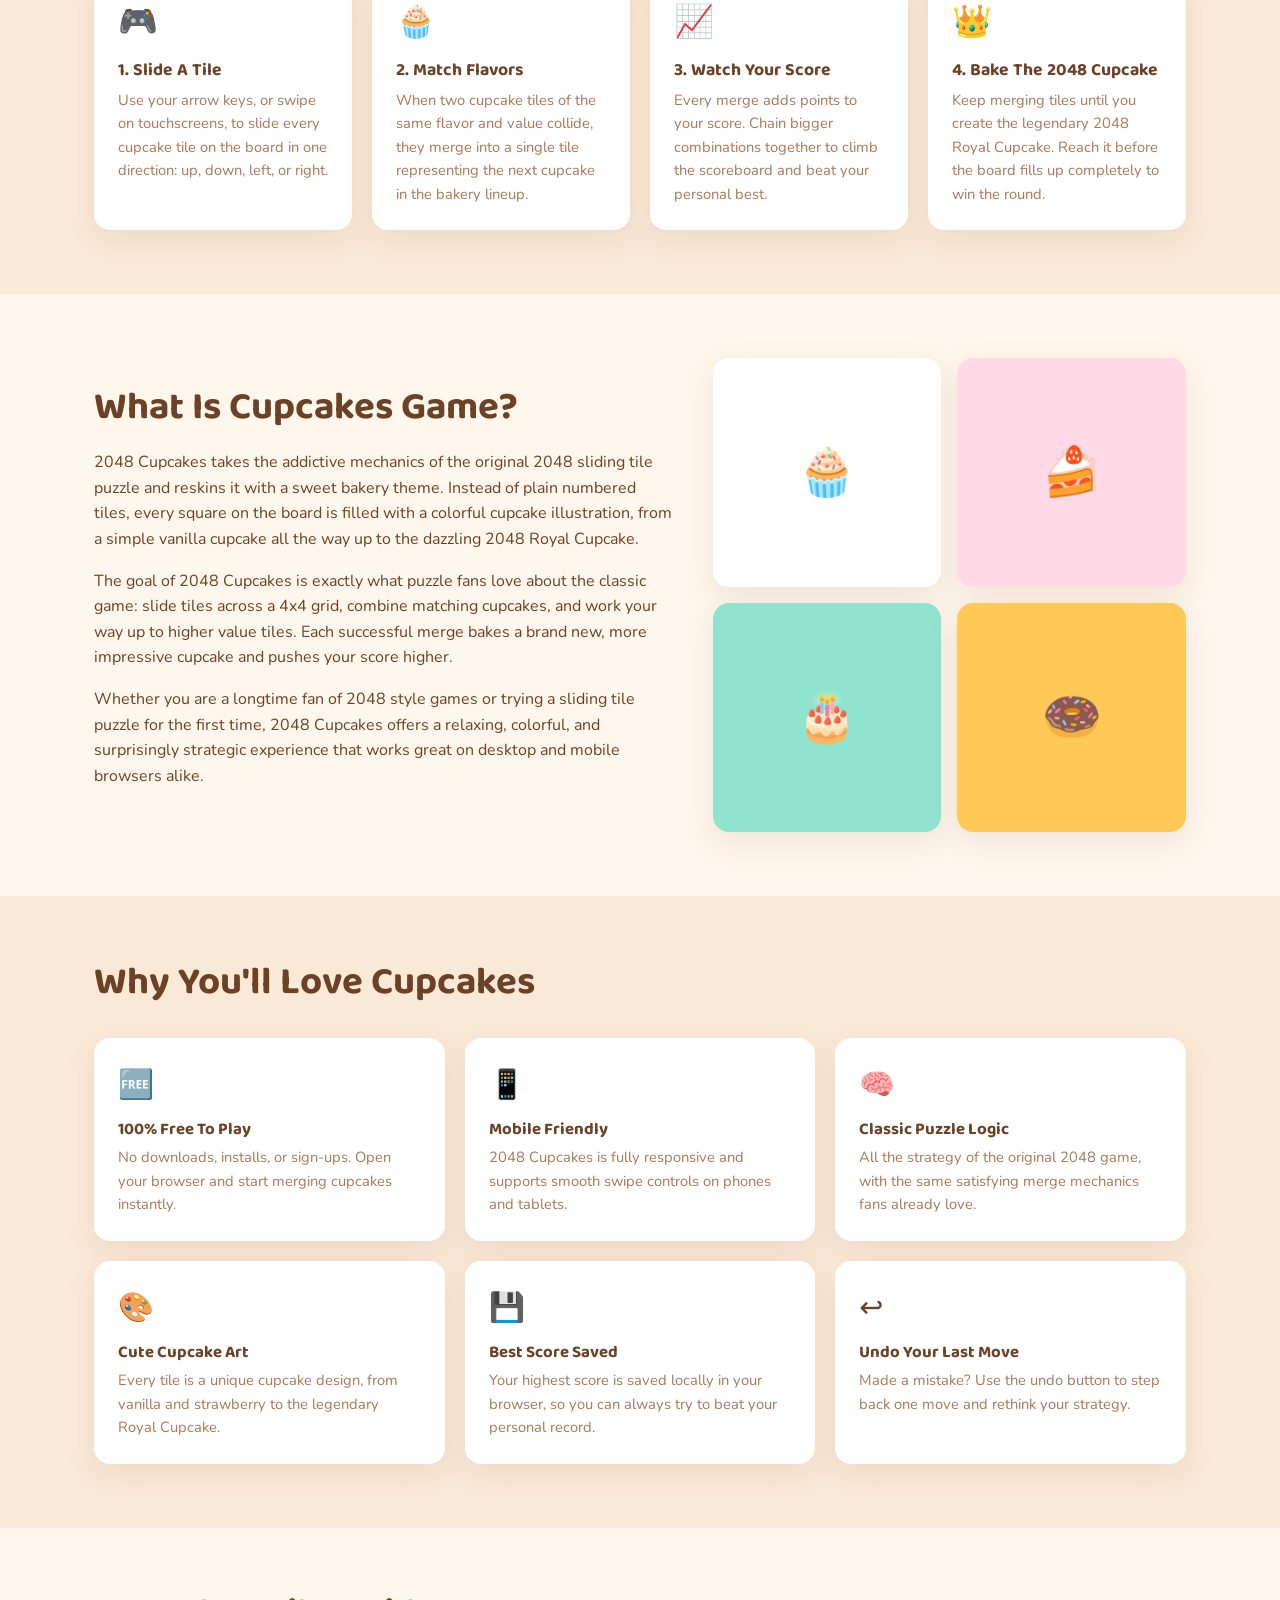
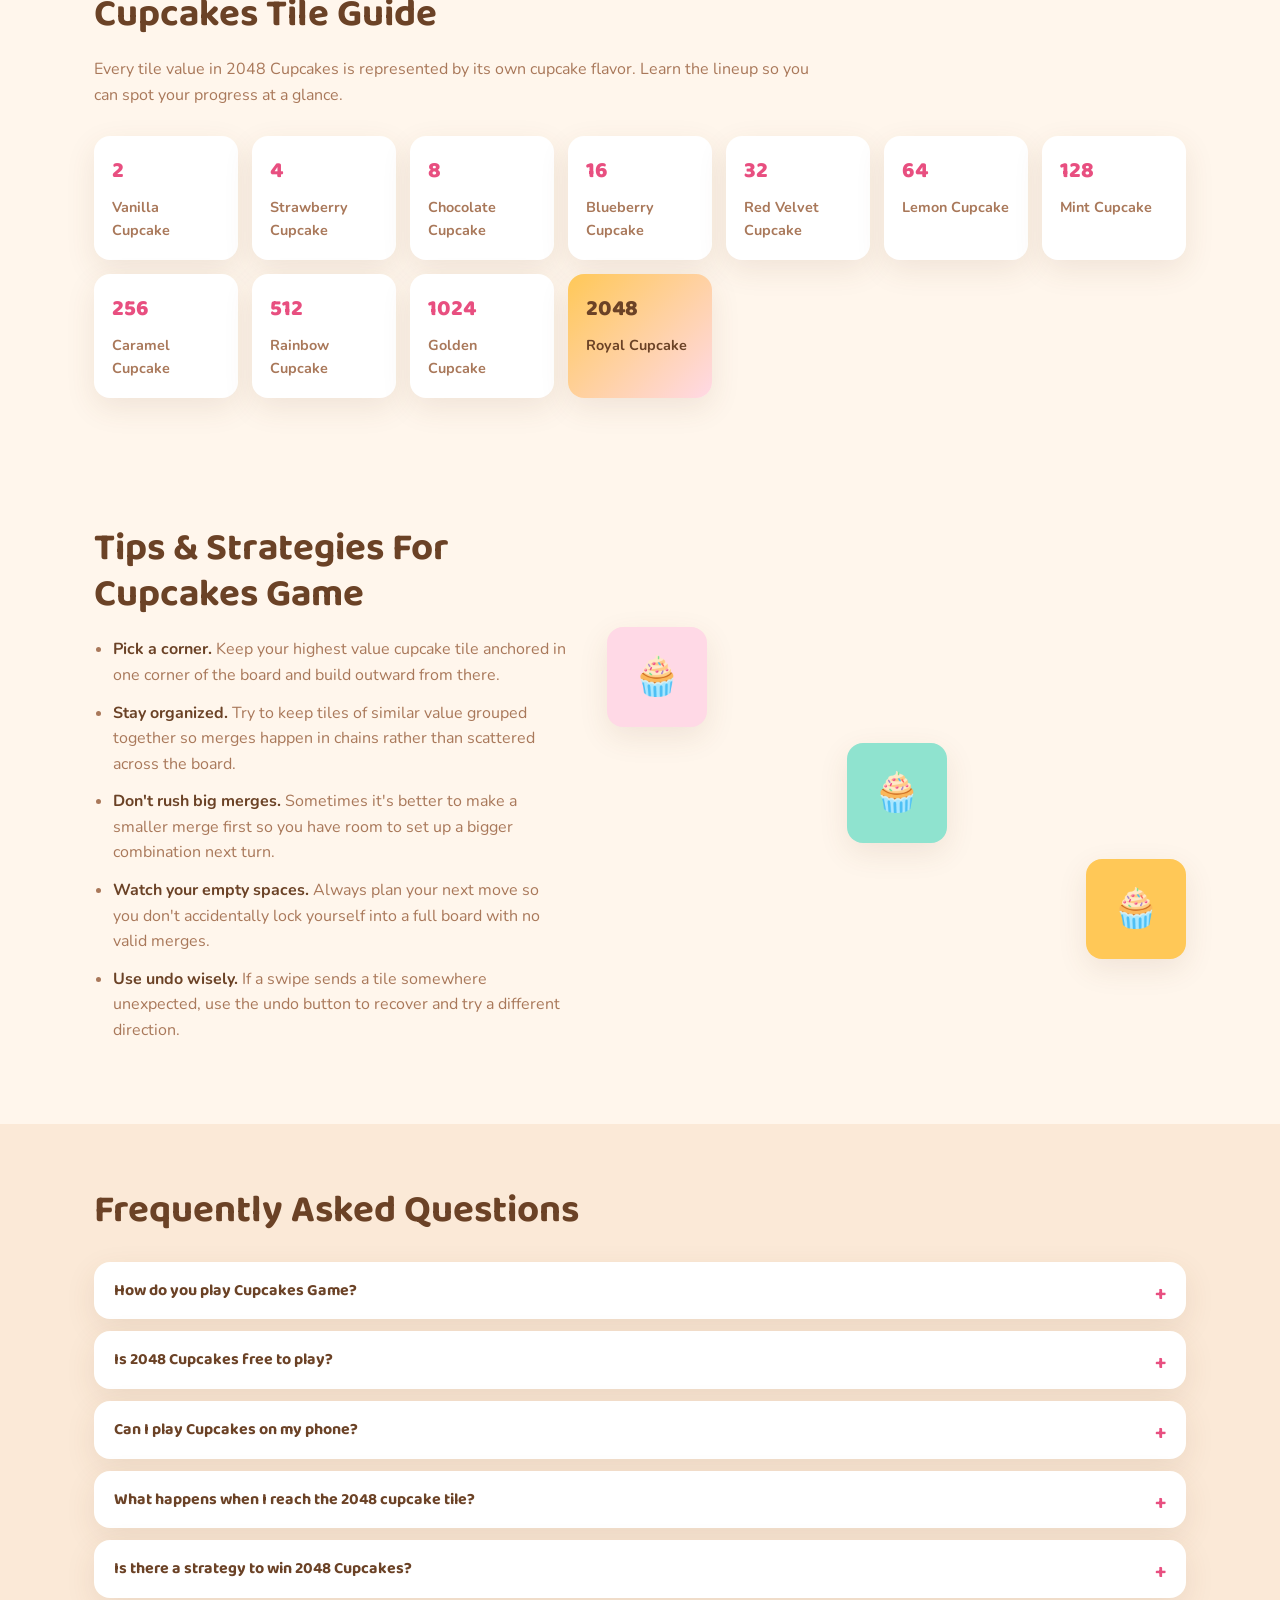
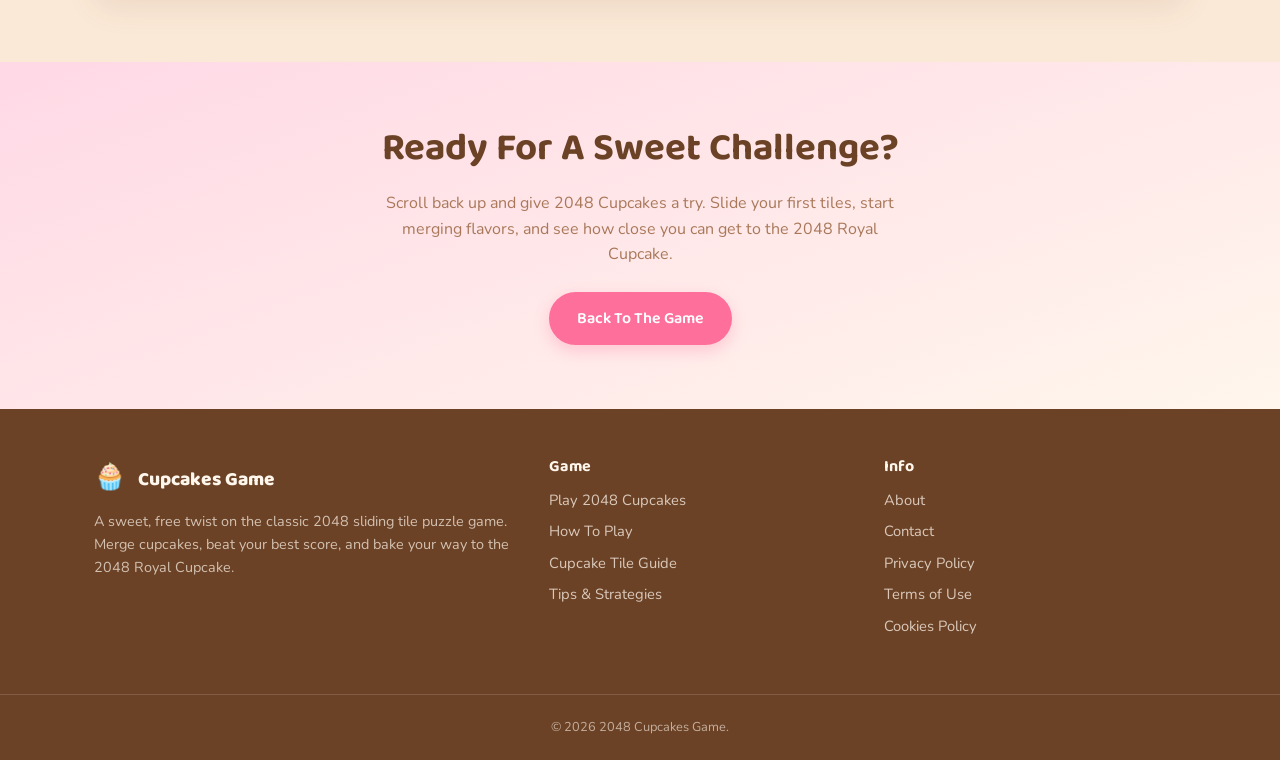
==== commit a3f98dee: "Update index.html" ====
--- a/index.html
+++ b/index.html
@@ -186,8 +186,8 @@
 
       <div class="game-header">
         <div class="game-title-block">
-          <h2>Play 2048 Cupcakes</h2>
-          <p>Reach the 2048 Royal Cupcake to win!</p>
+          <h2>Play Cupcakes Game</h2>
+          <p>Reach the Royal Cupcake to win!</p>
         </div>
         <div class="score-board">
           <div class="score-box">
@@ -235,7 +235,7 @@
   <!-- 3. HOW TO PLAY -->
   <section class="how-to-play" id="how-to-play">
     <div class="section-inner">
-      <h2>How To Play 2048 Cupcakes</h2>
+      <h2>How To Play Cupcakes Game</h2>
       <div class="steps-grid">
         <div class="step-card">
           <span class="step-icon">🎮</span>
@@ -265,7 +265,7 @@
   <section class="about" id="about">
     <div class="section-inner two-col">
       <div class="about-text">
-        <h2>What Is 2048 Cupcakes?</h2>
+        <h2>What Is Cupcakes Game?</h2>
         <p>2048 Cupcakes takes the addictive mechanics of the original 2048 sliding tile puzzle and reskins it with a sweet bakery theme. Instead of plain numbered tiles, every square on the board is filled with a colorful cupcake illustration, from a simple vanilla cupcake all the way up to the dazzling 2048 Royal Cupcake.</p>
         <p>The goal of 2048 Cupcakes is exactly what puzzle fans love about the classic game: slide tiles across a 4x4 grid, combine matching cupcakes, and work your way up to higher value tiles. Each successful merge bakes a brand new, more impressive cupcake and pushes your score higher.</p>
         <p>Whether you are a longtime fan of 2048 style games or trying a sliding tile puzzle for the first time, 2048 Cupcakes offers a relaxing, colorful, and surprisingly strategic experience that works great on desktop and mobile browsers alike.</p>
@@ -282,7 +282,7 @@
   <!-- 5. FEATURES SECTION -->
   <section class="features" id="features">
     <div class="section-inner">
-      <h2>Why You'll Love 2048 Cupcakes</h2>
+      <h2>Why You'll Love Cupcakes</h2>
       <div class="features-grid">
         <div class="feature-card">
           <span class="feature-icon">🆓</span>
@@ -321,7 +321,7 @@
   <!-- 6. CUPCAKE FLAVOR / TILE GUIDE -->
   <section class="flavor-guide" id="flavor-guide">
     <div class="section-inner">
-      <h2>2048 Cupcakes Tile Guide</h2>
+      <h2>Cupcakes Tile Guide</h2>
       <p class="section-lead">Every tile value in 2048 Cupcakes is represented by its own cupcake flavor. Learn the lineup so you can spot your progress at a glance.</p>
       <div class="flavor-grid">
         <div class="flavor-card"><span class="flavor-value">2</span><span class="flavor-name">Vanilla Cupcake</span></div>
@@ -348,7 +348,7 @@
         <div class="tip-tile">🧁</div>
       </div>
       <div class="tips-text">
-        <h2>Tips & Strategies For 2048 Cupcakes</h2>
+        <h2>Tips & Strategies For Cupcakes Game</h2>
         <ul class="tips-list">
           <li><strong>Pick a corner.</strong> Keep your highest value cupcake tile anchored in one corner of the board and build outward from there.</li>
           <li><strong>Stay organized.</strong> Try to keep tiles of similar value grouped together so merges happen in chains rather than scattered across the board.</li>
@@ -366,7 +366,7 @@
       <h2>Frequently Asked Questions</h2>
       <div class="faq-list">
         <details class="faq-item">
-          <summary>How do you play 2048 Cupcakes?</summary>
+          <summary>How do you play Cupcakes Game?</summary>
           <p>Use your arrow keys on desktop or swipe on mobile to slide cupcake tiles across the 4x4 grid. When two cupcakes of the same flavor touch, they merge into the next cupcake tile. Keep merging to reach the 2048 Royal Cupcake.</p>
         </details>
         <details class="faq-item">
@@ -374,7 +374,7 @@
           <p>Yes, 2048 Cupcakes is completely free to play in your browser with no downloads, installs, or sign-ups required.</p>
         </details>
         <details class="faq-item">
-          <summary>Can I play 2048 Cupcakes on my phone?</summary>
+          <summary>Can I play Cupcakes on my phone?</summary>
           <p>Yes, 2048 Cupcakes is fully mobile compatible. The board automatically resizes for your screen and you can play using swipe gestures or the on-screen arrow buttons.</p>
         </details>
         <details class="faq-item">
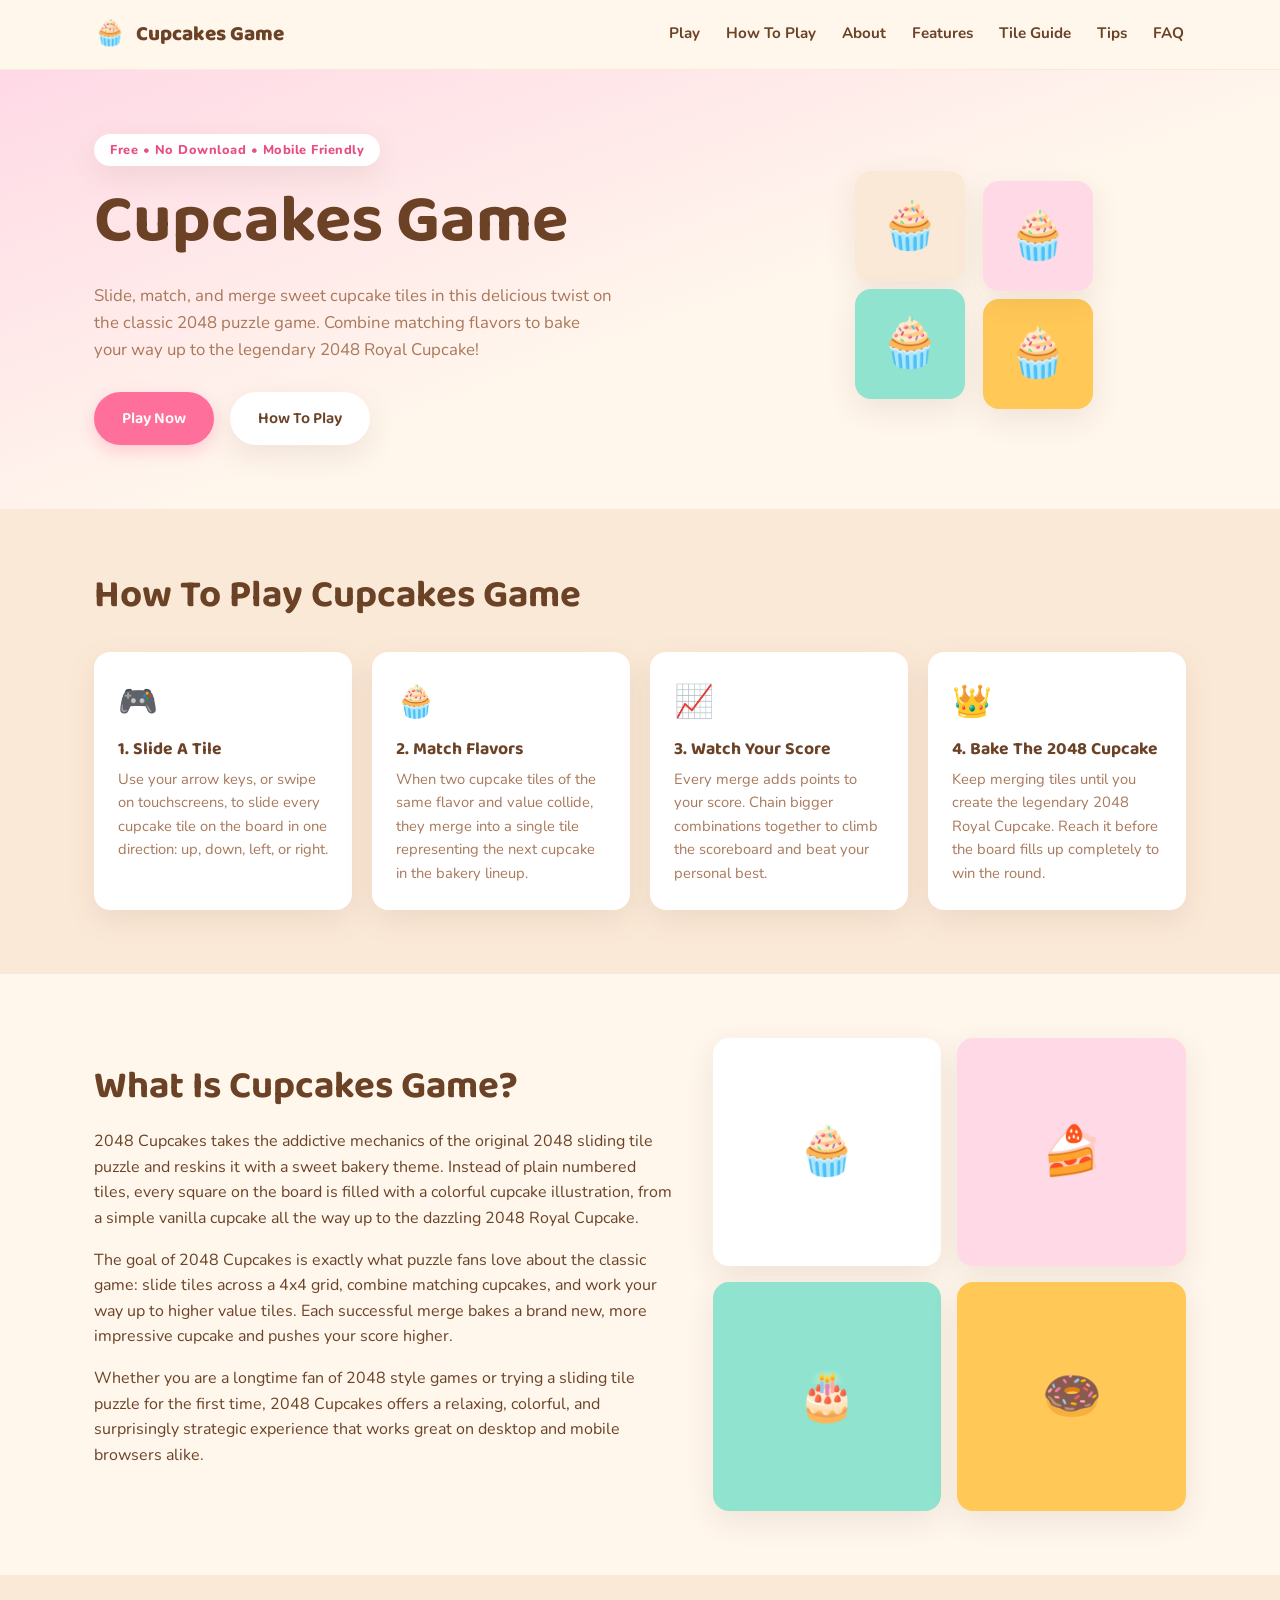
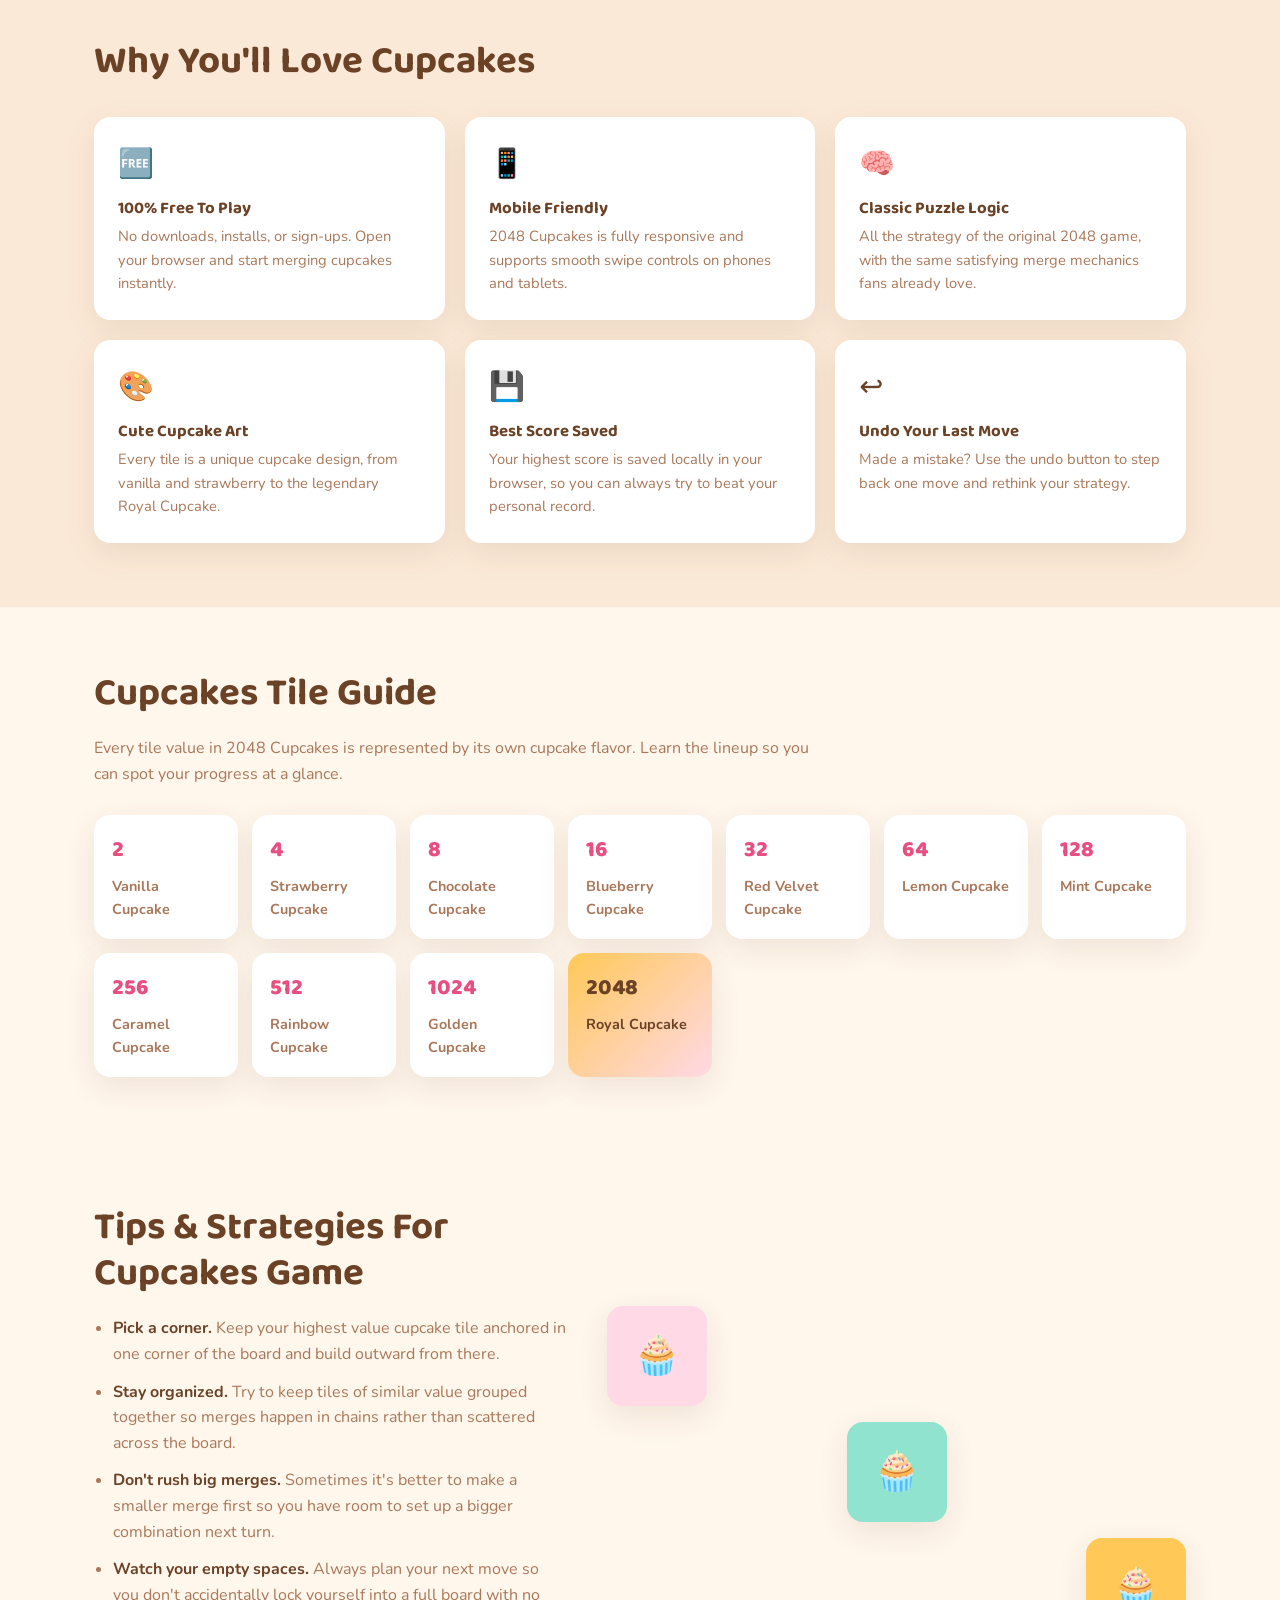
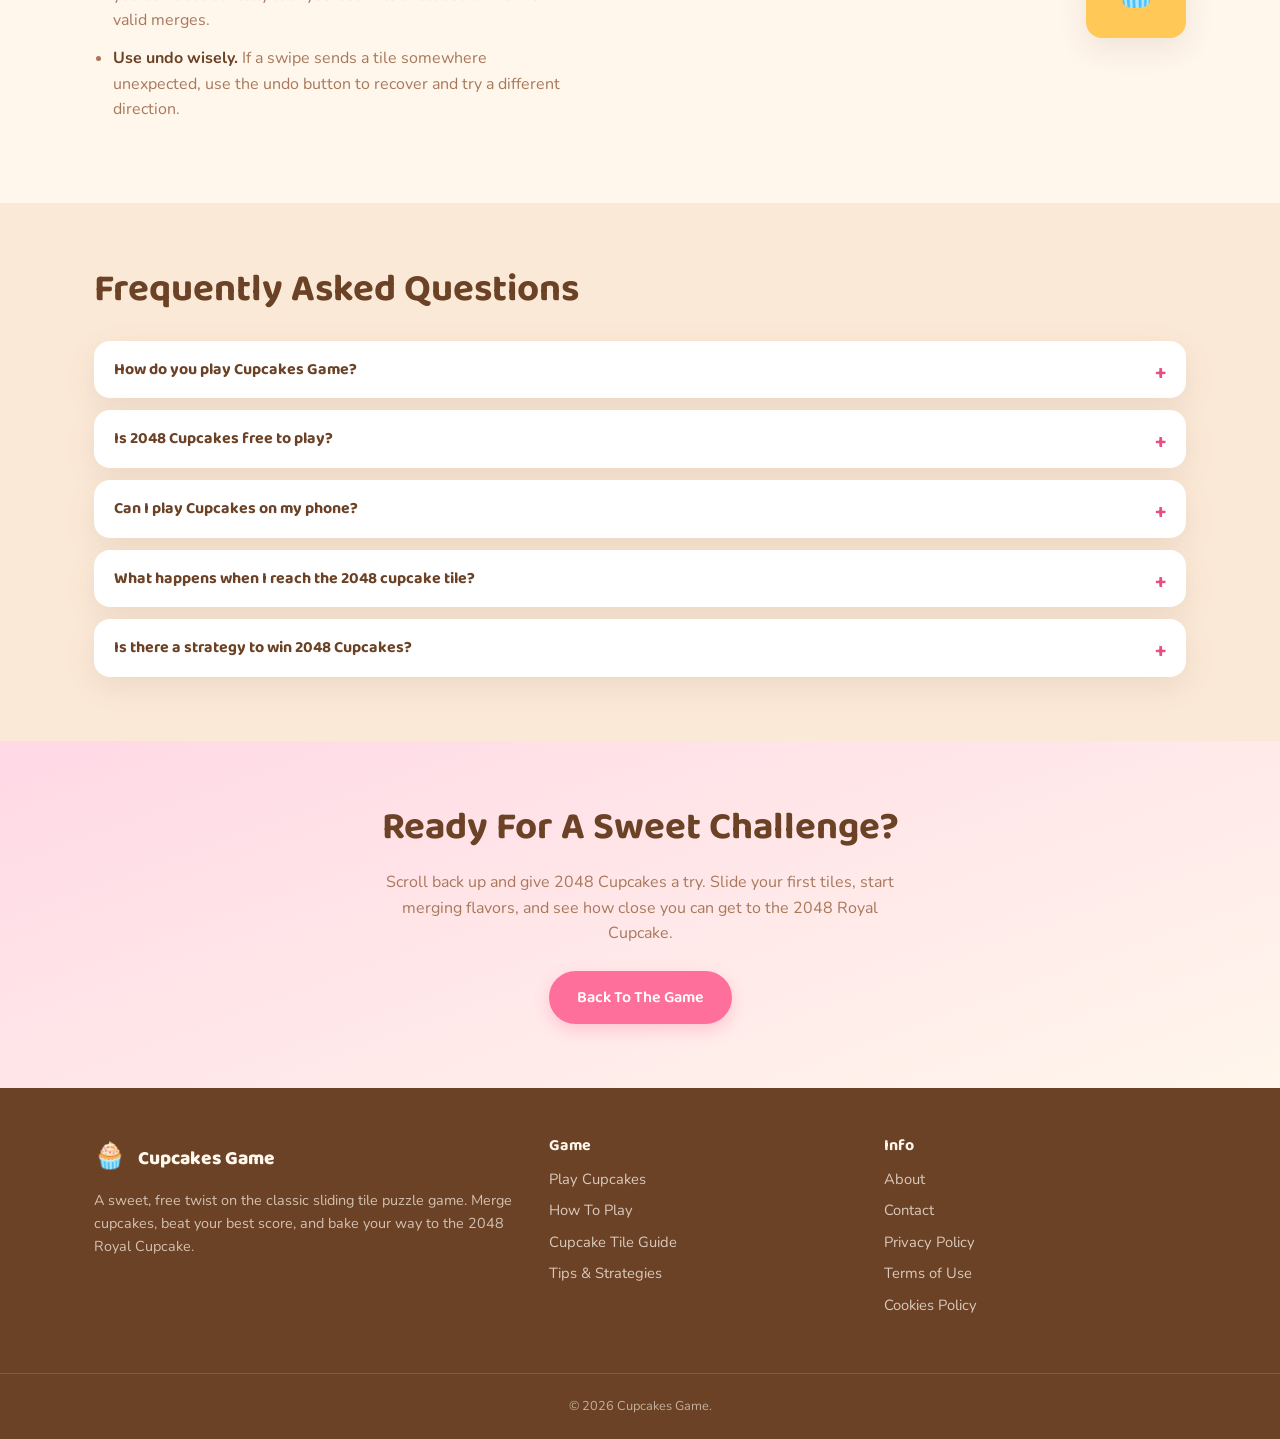
==== commit 8ee24268: "Update index.html" ====
--- a/index.html
+++ b/index.html
@@ -167,7 +167,7 @@
         <h1>Cupcakes Game</h1>
         <p class="hero-sub">Slide, match, and merge sweet cupcake tiles in this delicious twist on the classic 2048 puzzle game. Combine matching flavors to bake your way up to the legendary 2048 Royal Cupcake!</p>
         <div class="hero-actions">
-          <a href="#game" class="btn btn-primary">Play Now</a>
+          <a href="/2048" class="btn btn-primary">Play Now</a>
           <a href="#how-to-play" class="btn btn-secondary">How To Play</a>
         </div>
       </div>
@@ -178,59 +178,7 @@
         <div class="hero-tile tile-16">🧁</div>
       </div>
     </div>
-  </section>  
-
-  <!-- 2. GAME SECTION -->
-  <section class="game-section" id="game">
-    <div class="game-wrap">
-
-      <div class="game-header">
-        <div class="game-title-block">
-          <h2>Play Cupcakes Game</h2>
-          <p>Reach the Royal Cupcake to win!</p>
-        </div>
-        <div class="score-board">
-          <div class="score-box">
-            <span class="score-label">Score</span>
-            <span class="score-value" id="score">0</span>
-          </div>
-          <div class="score-box">
-            <span class="score-label">Best</span>
-            <span class="score-value" id="best-score">0</span>
-          </div>
-        </div>
-      </div>
-
-      <div class="game-controls-row">
-        <button class="btn btn-primary" id="new-game-btn">New Game</button>
-        <button class="btn btn-outline" id="undo-btn">Undo</button>
-      </div>
-
-      <div class="board-container">
-        <div class="board-grid" id="board-grid"></div>
-        <div class="board-tiles" id="board-tiles"></div>
-
-        <div class="game-overlay" id="game-overlay" hidden>
-          <div class="overlay-card">
-            <h3 id="overlay-title">You win!</h3>
-            <p id="overlay-text">You baked the 2048 Royal Cupcake!</p>
-            <button class="btn btn-primary" id="overlay-btn">Keep Playing</button>
-          </div>
-        </div>
-      </div>
-
-      <div class="touch-controls" aria-hidden="true">
-        <button class="dpad-btn dpad-up" data-dir="up" aria-label="Move up">▲</button>
-        <div class="dpad-mid">
-          <button class="dpad-btn dpad-left" data-dir="left" aria-label="Move left">◀</button>
-          <button class="dpad-btn dpad-right" data-dir="right" aria-label="Move right">▶</button>
-        </div>
-        <button class="dpad-btn dpad-down" data-dir="down" aria-label="Move down">▼</button>
-      </div>
-
-      <p class="game-hint">Desktop: use arrow keys. Mobile: swipe the board or use the buttons above.</p>
-    </div>
-  </section>  
+  </section>    
 
   <!-- 3. HOW TO PLAY -->
   <section class="how-to-play" id="how-to-play">
